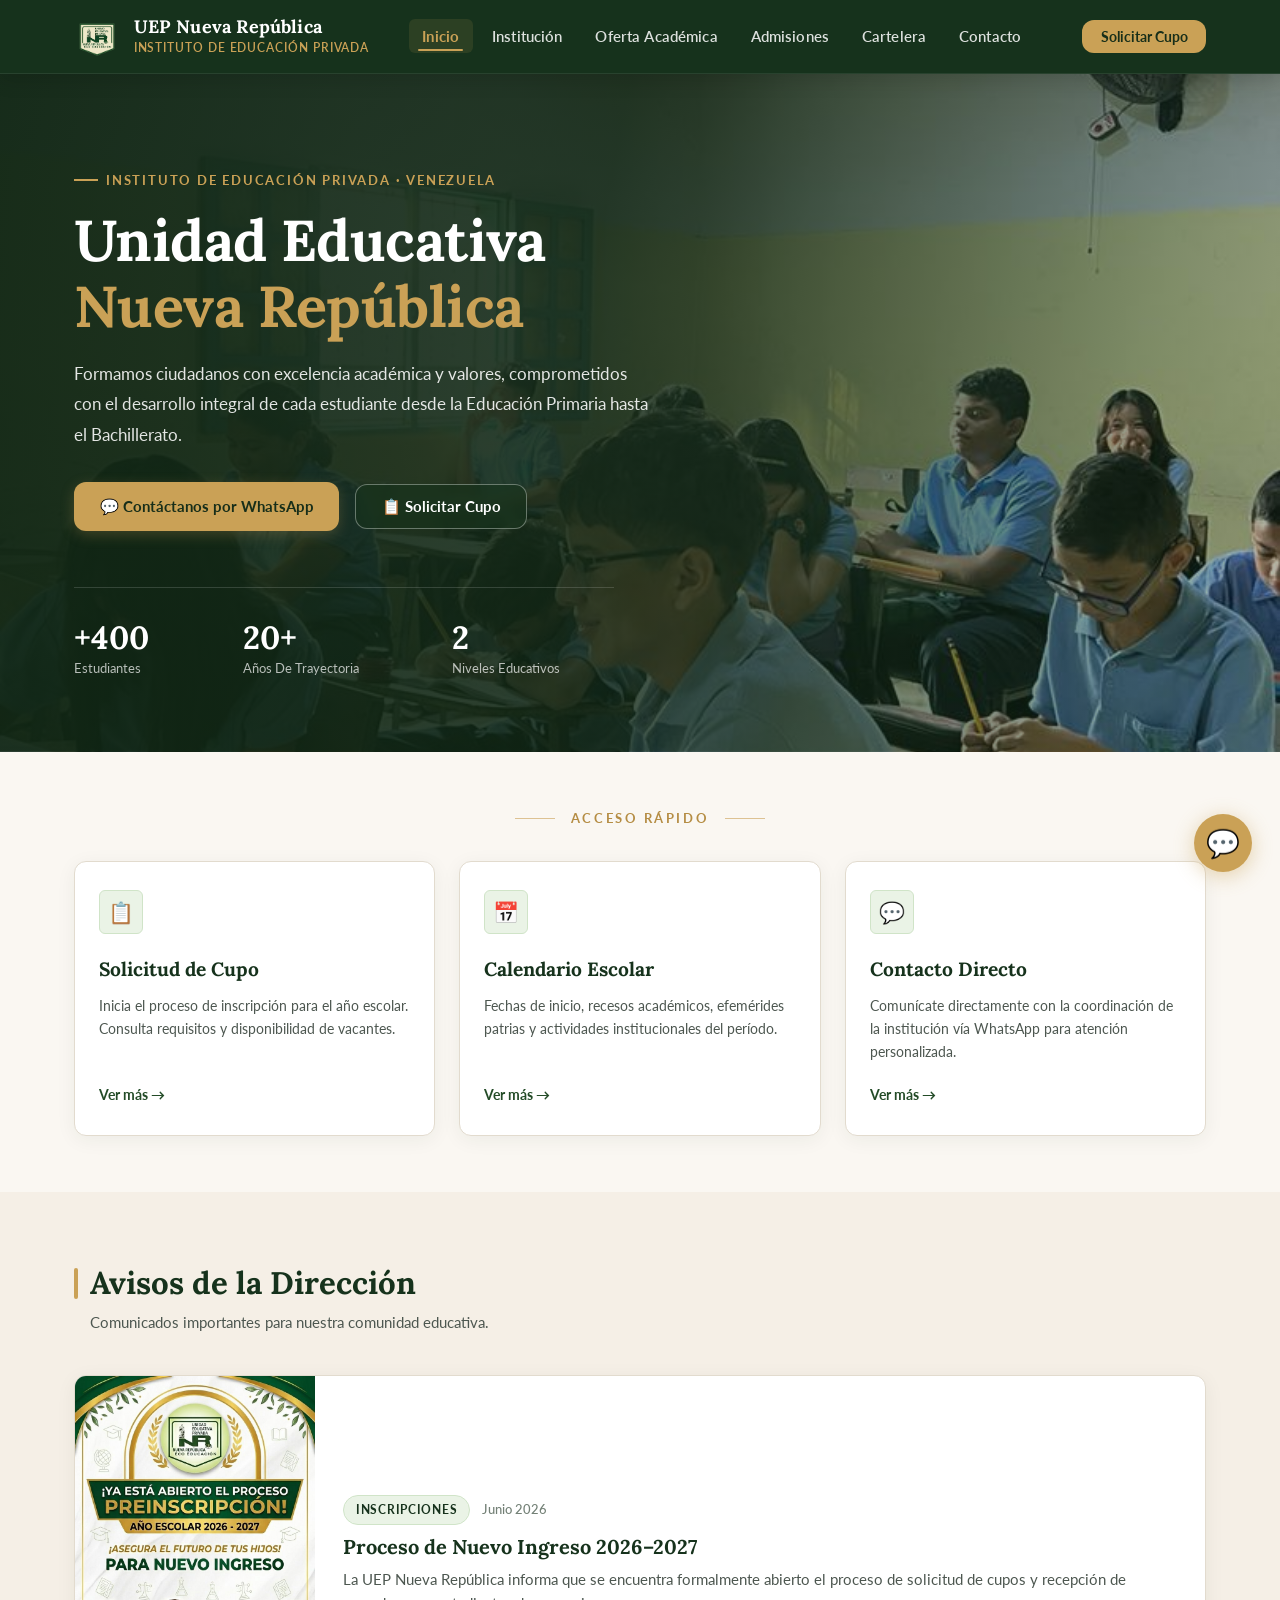
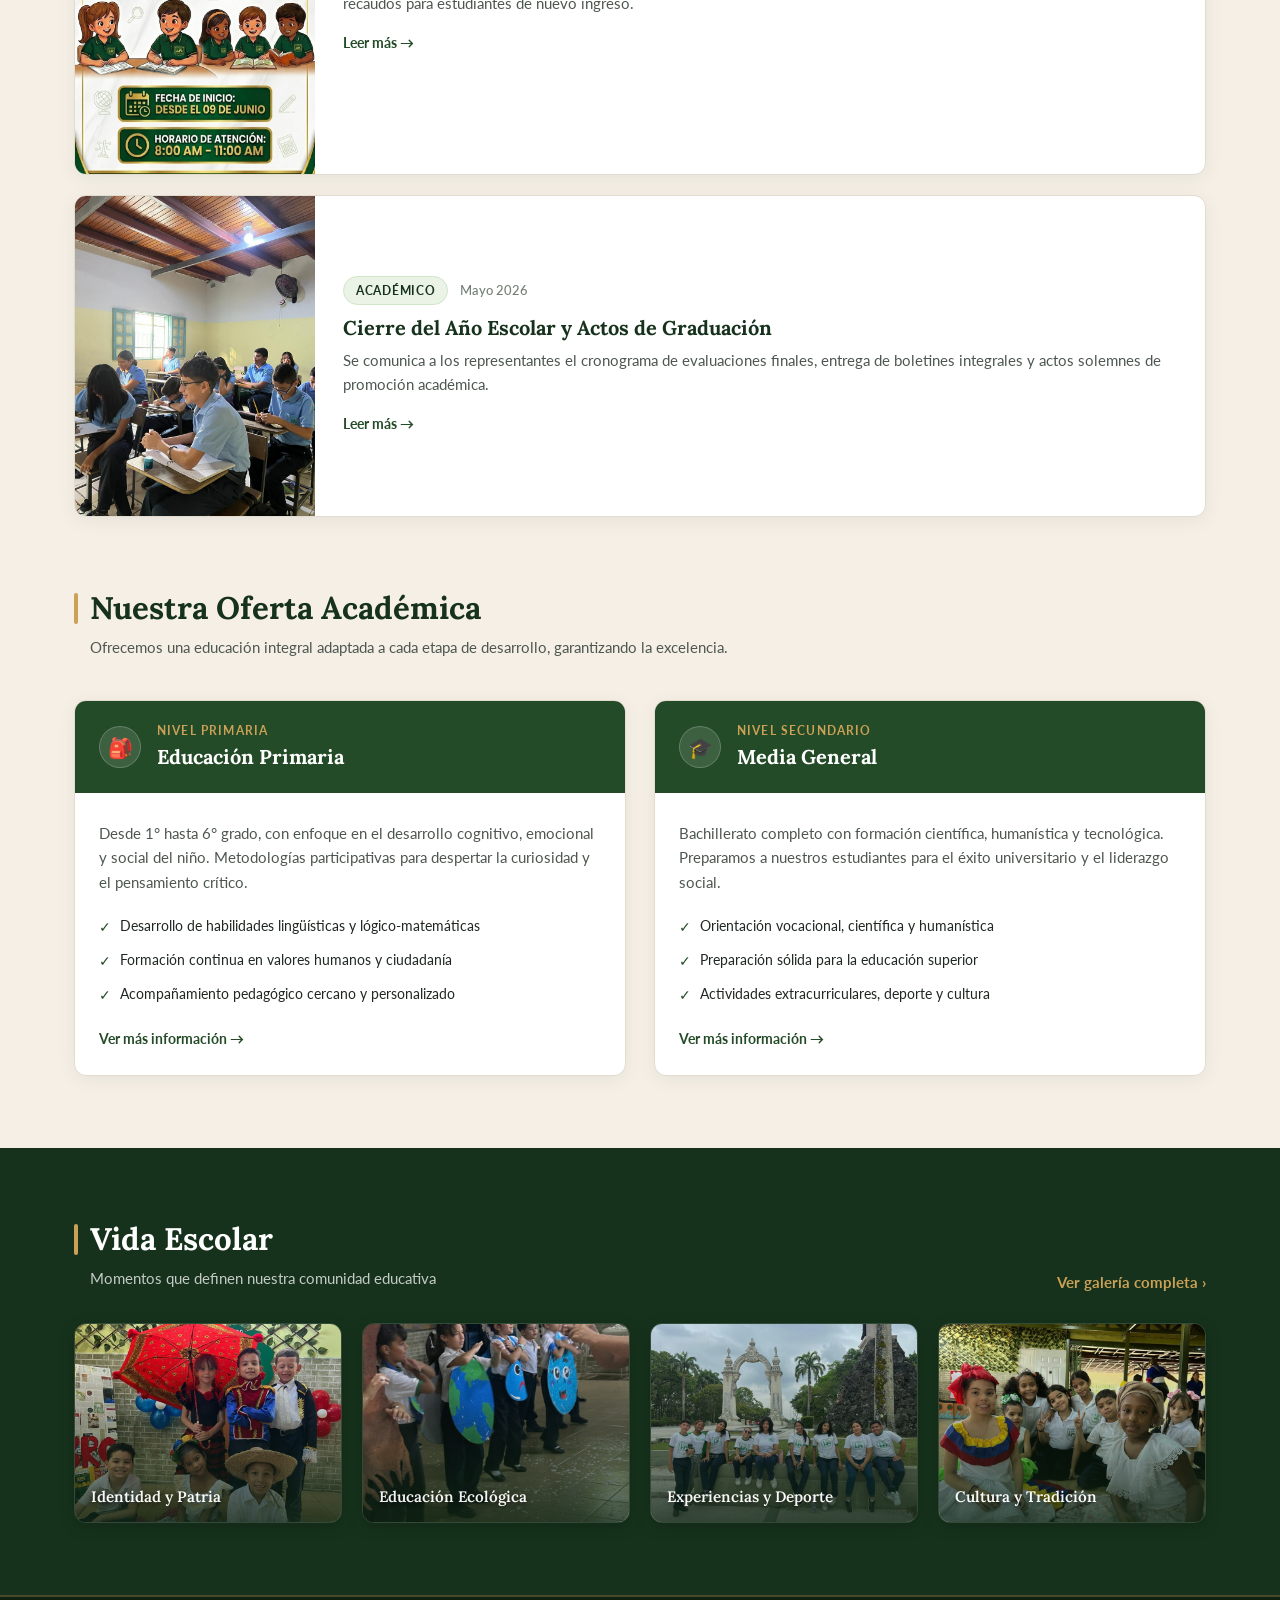
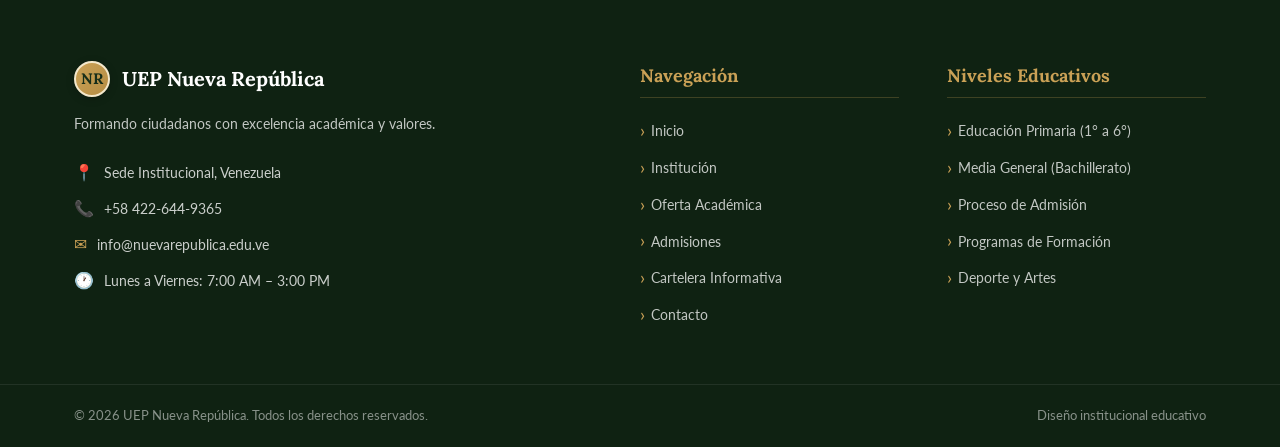
==== index.html @ 636230a1 "feat: integrate Chatbase AI chatbot widget across site pages" ====
<!DOCTYPE html>
<html lang="es">

<head>
  <meta charset="UTF-8">
  <meta name="viewport" content="width=device-width, initial-scale=1.0">
  <meta name="description"
    content="Unidad Educativa Privada Nueva República — Formando ciudadanos con excelencia académica y valores desde la Educación Primaria hasta el Bachillerato.">
  <title>UEP Nueva República — Sitio Web Institucional</title>

  <!-- Tipografías Google Fonts: Lora (serif elegante) + Lato / Inter (sans-serif limpio) -->
  <link rel="preconnect" href="https://fonts.googleapis.com">
  <link rel="preconnect" href="https://fonts.gstatic.com" crossorigin>
  <link
    href="https://fonts.googleapis.com/css2?family=Lato:ital,wght@0,300;0,400;0,700;0,900;1,400&family=Lora:ital,wght@0,500;0,600;0,700;1,400;1,600&display=swap"
    rel="stylesheet">

  <style>
    /* ==========================================================================
       UEP NUEVA REPÚBLICA — SISTEMA DE DISEÑO INSTITUCIONAL RENOVADO
       Paleta: Verde Bosque Profundo + Dorado Ocre + Fondo Crema Cálido + Blanco Puro
       ========================================================================== */

    :root {
      /* Colores Institucionales Principales */
      --verde-bosque-oscuro: #16321c;
      --verde-bosque-profundo: #0f2212;
      --verde-institucional: #234b27;
      --verde-medio: #356b3b;
      --verde-claro: #5c9663;
      --verde-menta: #eaf3e6;
      --verde-menta-borde: #d0e4c8;
      
      /* Dorado / Acentos Ocre */
      --dorado: #caa156;
      --dorado-hover: #b58d44;
      --dorado-claro: #f4e8cb;
      --dorado-suave: #fcf8ee;
      
      /* Fondos y Neutros */
      --fondo-crema: #f5efe6;
      --fondo-crema-alt: #ece5d8;
      --fondo-crema-claro: #faf7f2;
      --blanco: #ffffff;
      
      /* Tipografía y Textos */
      --texto-oscuro: #1f2721;
      --texto-medio: #4d5750;
      --texto-suave: #738076;
      --borde-suave: #e2dbce;
      
      /* Sombras y Radios */
      --radio-sm: 6px;
      --radio-md: 12px;
      --radio-lg: 18px;
      --radio-pill: 50px;
      --sombra-card: 0 4px 20px rgba(22, 50, 28, 0.06);
      --sombra-hover: 0 12px 32px rgba(22, 50, 28, 0.12);
      
      /* Tipografías */
      --fuente-serif: 'Lora', Georgia, 'Times New Roman', serif;
      --fuente-cuerpo: 'Lato', system-ui, -apple-system, sans-serif;
      
      /* Transiciones */
      --transicion: all 0.28s cubic-bezier(0.4, 0, 0.2, 1);
    }

    /* ── Reset & Base ── */
    *, *::before, *::after {
      box-sizing: border-box;
      margin: 0;
      padding: 0;
    }

    html {
      scroll-behavior: smooth;
      font-size: 16px;
    }

    body {
      font-family: var(--fuente-cuerpo);
      font-size: 1rem;
      color: var(--texto-oscuro);
      background-color: var(--fondo-crema-claro);
      line-height: 1.65;
      -webkit-font-smoothing: antialiased;
    }

    img {
      max-width: 100%;
      height: auto;
      display: block;
    }

    a {
      color: inherit;
      text-decoration: none;
      transition: var(--transicion);
    }

    ul, ol {
      list-style: none;
    }

    button {
      font-family: inherit;
      cursor: pointer;
      border: none;
      background: none;
    }

    /* ── Contenedores y Estructura ── */
    .contenedor {
      max-width: 1180px;
      margin: 0 auto;
      padding: 0 1.5rem;
    }

    .seccion {
      padding: 4.5rem 0;
    }

    .seccion-crema {
      background-color: var(--fondo-crema);
    }

    .seccion-blanca {
      background-color: var(--blanco);
    }

    .seccion-verde {
      background-color: var(--verde-bosque-oscuro);
      color: var(--blanco);
    }

    /* ── Encabezados con Barra Dorada Distintiva ── */
    .encabezado-bloque {
      margin-bottom: 2.5rem;
    }

    .titulo-con-barra {
      display: inline-flex;
      align-items: center;
      position: relative;
      padding-left: 1rem;
      font-family: var(--fuente-serif);
      font-size: 1.95rem;
      font-weight: 700;
      color: var(--verde-bosque-oscuro);
      line-height: 1.25;
    }

    .titulo-con-barra::before {
      content: '';
      position: absolute;
      left: 0;
      top: 10%;
      bottom: 10%;
      width: 4px;
      background-color: var(--dorado);
      border-radius: 2px;
    }

    .seccion-verde .titulo-con-barra {
      color: var(--blanco);
    }

    .subtitulo-bloque {
      font-size: 0.95rem;
      color: var(--texto-medio);
      margin-top: 0.45rem;
      padding-left: 1rem;
    }

    .seccion-verde .subtitulo-bloque {
      color: rgba(255, 255, 255, 0.75);
    }

    /* ── Botones del Sistema ── */
    .btn-dorado {
      display: inline-flex;
      align-items: center;
      justify-content: center;
      gap: 0.5rem;
      background-color: var(--dorado);
      color: #172e19;
      font-weight: 700;
      font-size: 0.95rem;
      padding: 0.75rem 1.6rem;
      border-radius: var(--radio-md);
      transition: var(--transicion);
      box-shadow: 0 4px 14px rgba(202, 161, 86, 0.25);
    }

    .btn-dorado:hover {
      background-color: var(--dorado-hover);
      color: #ffffff;
      transform: translateY(-2px);
      box-shadow: 0 6px 20px rgba(202, 161, 86, 0.35);
    }

    .btn-outline-blanco {
      display: inline-flex;
      align-items: center;
      justify-content: center;
      gap: 0.5rem;
      background-color: rgba(22, 50, 28, 0.6);
      color: var(--blanco);
      font-weight: 700;
      font-size: 0.95rem;
      padding: 0.75rem 1.6rem;
      border-radius: var(--radio-md);
      border: 1.5px solid rgba(255, 255, 255, 0.35);
      backdrop-filter: blur(6px);
      transition: var(--transicion);
    }

    .btn-outline-blanco:hover {
      background-color: rgba(255, 255, 255, 0.15);
      border-color: var(--blanco);
      transform: translateY(-2px);
    }

    .btn-primario {
      display: inline-flex;
      align-items: center;
      justify-content: center;
      gap: 0.5rem;
      background-color: var(--verde-institucional);
      color: var(--blanco);
      font-weight: 700;
      font-size: 0.95rem;
      padding: 0.75rem 1.6rem;
      border-radius: var(--radio-md);
      transition: var(--transicion);
      box-shadow: 0 4px 14px rgba(35, 75, 39, 0.2);
    }

    .btn-primario:hover {
      background-color: var(--verde-bosque-oscuro);
      transform: translateY(-2px);
      box-shadow: 0 6px 20px rgba(35, 75, 39, 0.3);
    }

    .btn-secundario {
      display: inline-flex;
      align-items: center;
      justify-content: center;
      gap: 0.5rem;
      background-color: transparent;
      color: var(--verde-institucional);
      font-weight: 700;
      font-size: 0.95rem;
      padding: 0.7rem 1.5rem;
      border-radius: var(--radio-md);
      border: 1.5px solid var(--verde-institucional);
      transition: var(--transicion);
    }

    .btn-secundario:hover {
      background-color: var(--verde-institucional);
      color: var(--blanco);
      transform: translateY(-2px);
    }

    .enlace-flecha {
      display: inline-flex;
      align-items: center;
      gap: 0.35rem;
      font-weight: 700;
      font-size: 0.9rem;
      color: var(--verde-institucional);
      transition: var(--transicion);
    }

    .enlace-flecha:hover {
      color: var(--dorado-hover);
      transform: translateX(4px);
    }

    /* ── Badges y Tags ── */
    .badge-menta {
      display: inline-block;
      font-size: 0.75rem;
      font-weight: 700;
      text-transform: uppercase;
      letter-spacing: 0.06em;
      color: var(--verde-bosque-oscuro);
      background-color: var(--verde-menta);
      border: 1px solid var(--verde-menta-borde);
      padding: 0.25rem 0.75rem;
      border-radius: var(--radio-pill);
    }

    .badge-dorado {
      display: inline-block;
      font-size: 0.75rem;
      font-weight: 700;
      text-transform: uppercase;
      letter-spacing: 0.06em;
      color: #785217;
      background-color: var(--dorado-claro);
      border: 1px solid var(--dorado-borde);
      padding: 0.25rem 0.75rem;
      border-radius: var(--radio-pill);
    }

    /* ==========================================================================
       HEADER Y NAVEGACIÓN
       ========================================================================== */
    .header {
      position: sticky;
      top: 0;
      z-index: 1000;
      background-color: var(--verde-bosque-oscuro);
      border-bottom: 1px solid rgba(255, 255, 255, 0.08);
      box-shadow: 0 4px 20px rgba(0, 0, 0, 0.15);
    }

    .header__inner {
      display: flex;
      align-items: center;
      justify-content: space-between;
      padding: 0.85rem 1.5rem;
      max-width: 1180px;
      margin: 0 auto;
    }

    .header__logo {
      display: flex;
      align-items: center;
      gap: 0.85rem;
      text-decoration: none;
    }

    .header__logo-escudo {
      width: 44px;
      height: 44px;
      background: linear-gradient(135deg, var(--dorado), var(--dorado-hover));
      border-radius: 50%;
      display: flex;
      align-items: center;
      justify-content: center;
      font-family: var(--fuente-serif);
      font-size: 1.15rem;
      font-weight: 700;
      color: #172e19;
      flex-shrink: 0;
      border: 2px solid var(--dorado-claro);
      box-shadow: 0 2px 8px rgba(0, 0, 0, 0.2);
    }

    .header__logo-img {
      height: 46px;
      width: auto;
      object-fit: contain;
    }

    .header__logo-texto {
      display: flex;
      flex-direction: column;
    }

    .header__logo-nombre {
      font-family: var(--fuente-serif);
      font-size: 1.125rem;
      font-weight: 700;
      color: var(--blanco);
      line-height: 1.2;
      letter-spacing: 0.01em;
    }

    .header__logo-sub {
      font-size: 0.72rem;
      color: var(--dorado);
      text-transform: uppercase;
      letter-spacing: 0.08em;
      font-weight: 600;
    }

    .nav__lista {
      display: flex;
      align-items: center;
      gap: 0.35rem;
    }

    .nav__enlace {
      font-family: var(--fuente-cuerpo);
      font-size: 0.92rem;
      font-weight: 600;
      color: rgba(255, 255, 255, 0.85);
      padding: 0.5rem 0.85rem;
      border-radius: var(--radio-sm);
      transition: var(--transicion);
      letter-spacing: 0.01em;
      position: relative;
    }

    .nav__enlace:hover {
      color: var(--blanco);
      background-color: rgba(255, 255, 255, 0.08);
    }

    .nav__enlace.activo {
      color: var(--dorado);
      background-color: rgba(202, 161, 86, 0.12);
      font-weight: 700;
    }

    .nav__enlace.activo::after {
      content: '';
      position: absolute;
      bottom: 2px;
      left: 15%;
      right: 15%;
      height: 2px;
      background-color: var(--dorado);
      border-radius: 2px;
    }

    .header__cta-btn {
      display: inline-flex;
      align-items: center;
      background-color: var(--dorado);
      color: #172e19;
      font-weight: 700;
      font-size: 0.85rem;
      padding: 0.55rem 1.15rem;
      border-radius: var(--radio-md);
      transition: var(--transicion);
      margin-left: 0.5rem;
      white-space: nowrap;
    }

    .header__cta-btn:hover {
      background-color: var(--dorado-hover);
      color: #ffffff;
      transform: translateY(-1px);
    }

    .hamburguesa {
      display: none;
      flex-direction: column;
      gap: 5px;
      cursor: pointer;
      padding: 6px;
      background: none;
      border: none;
    }

    .hamburguesa span {
      display: block;
      width: 24px;
      height: 2px;
      background-color: var(--blanco);
      border-radius: 2px;
      transition: var(--transicion);
    }

    /* ==========================================================================
       HERO / BIENVENIDA
       ========================================================================== */
    .hero {
      position: relative;
      background-color: var(--verde-bosque-oscuro);
      background-image: 
        linear-gradient(100deg, rgba(16, 38, 20, 0.96) 0%, rgba(16, 38, 20, 0.88) 45%, rgba(22, 50, 28, 0.45) 85%, rgba(22, 50, 28, 0.3) 100%),
        url('img/jovenes_aula_01.jpeg');
      background-position: center right;
      background-size: cover;
      background-repeat: no-repeat;
      padding: 5.5rem 0 4.5rem;
      overflow: hidden;
    }

    .hero__contenido {
      position: relative;
      z-index: 2;
      max-width: 680px;
    }

    .hero__pre-etiqueta {
      display: inline-flex;
      align-items: center;
      gap: 0.5rem;
      font-size: 0.8rem;
      font-weight: 700;
      text-transform: uppercase;
      letter-spacing: 0.14em;
      color: var(--dorado);
      margin-bottom: 1rem;
    }

    .hero__pre-etiqueta::before {
      content: '';
      display: inline-block;
      width: 24px;
      height: 2px;
      background-color: var(--dorado);
    }

    .hero__titulo {
      font-family: var(--fuente-serif);
      font-size: clamp(2.3rem, 4.5vw, 3.6rem);
      font-weight: 700;
      color: var(--blanco);
      line-height: 1.15;
      margin-bottom: 1.25rem;
      letter-spacing: -0.01em;
    }

    .hero__titulo span {
      color: var(--dorado);
      display: block;
    }

    .hero__descripcion {
      font-size: 1.08rem;
      color: rgba(255, 255, 255, 0.88);
      line-height: 1.75;
      margin-bottom: 2rem;
      max-width: 580px;
    }

    .hero__acciones {
      display: flex;
      gap: 1rem;
      flex-wrap: wrap;
      align-items: center;
      margin-bottom: 3.5rem;
    }

    .hero__stats {
      display: grid;
      grid-template-columns: repeat(3, auto);
      gap: 2.5rem;
      padding-top: 2rem;
      border-top: 1px solid rgba(255, 255, 255, 0.15);
      max-width: 540px;
    }

    .hero__stat-item {
      display: flex;
      flex-direction: column;
    }

    .hero__stat-numero {
      font-family: var(--fuente-serif);
      font-size: 2rem;
      font-weight: 700;
      color: var(--blanco);
      line-height: 1.1;
    }

    .hero__stat-etiqueta {
      font-size: 0.82rem;
      color: rgba(255, 255, 255, 0.7);
      margin-top: 0.2rem;
      text-transform: capitalize;
    }

    /* ==========================================================================
       SECCIÓN: ACCESO RÁPIDO
       ========================================================================== */
    .acceso-rapido {
      padding: 3.5rem 0;
      background-color: var(--fondo-crema-claro);
    }

    .acceso-rapido__badge-centro {
      text-align: center;
      font-size: 0.8rem;
      font-weight: 700;
      text-transform: uppercase;
      letter-spacing: 0.2em;
      color: var(--dorado-hover);
      margin-bottom: 2rem;
      display: flex;
      align-items: center;
      justify-content: center;
      gap: 1rem;
    }

    .acceso-rapido__badge-centro::before,
    .acceso-rapido__badge-centro::after {
      content: '';
      display: inline-block;
      width: 40px;
      height: 1px;
      background-color: var(--dorado);
      opacity: 0.6;
    }

    .acceso-rapido__grid {
      display: grid;
      grid-template-columns: repeat(3, 1fr);
      gap: 1.5rem;
    }

    .tarjeta-acceso-renovada {
      background-color: var(--blanco);
      border: 1px solid var(--borde-suave);
      border-radius: var(--radio-md);
      padding: 1.75rem 1.5rem;
      transition: var(--transicion);
      display: flex;
      flex-direction: column;
      box-shadow: var(--sombra-card);
      cursor: pointer;
    }

    .tarjeta-acceso-renovada:hover {
      transform: translateY(-4px);
      box-shadow: var(--sombra-hover);
      border-color: var(--dorado);
    }

    .tarjeta-acceso__icono-caja {
      width: 44px;
      height: 44px;
      background-color: var(--verde-menta);
      border: 1px solid var(--verde-menta-borde);
      border-radius: var(--radio-sm);
      display: flex;
      align-items: center;
      justify-content: center;
      font-size: 1.3rem;
      color: var(--verde-institucional);
      margin-bottom: 1.25rem;
    }

    .tarjeta-acceso__titulo {
      font-family: var(--fuente-serif);
      font-size: 1.2rem;
      font-weight: 700;
      color: var(--verde-bosque-oscuro);
      margin-bottom: 0.5rem;
    }

    .tarjeta-acceso__descripcion {
      font-size: 0.9rem;
      color: var(--texto-medio);
      line-height: 1.6;
      margin-bottom: 1.25rem;
      flex: 1;
    }

    /* ==========================================================================
       SECCIÓN: AVISOS DE LA DIRECCIÓN
       ========================================================================== */
    .avisos-grid-horizontal {
      display: flex;
      flex-direction: column;
      gap: 1.25rem;
    }

    .aviso-card-horizontal {
      background-color: var(--blanco);
      border: 1px solid var(--borde-suave);
      border-radius: var(--radio-md);
      overflow: hidden;
      display: grid;
      grid-template-columns: 240px 1fr;
      box-shadow: var(--sombra-card);
      transition: var(--transicion);
    }

    .aviso-card-horizontal:hover {
      transform: translateY(-3px);
      box-shadow: var(--sombra-hover);
      border-color: var(--dorado);
    }

    .aviso-card__img-box {
      height: 100%;
      min-height: 180px;
      overflow: hidden;
    }

    .aviso-card__img-box img {
      width: 100%;
      height: 100%;
      object-fit: cover;
      transition: transform 0.4s ease;
    }

    .aviso-card-horizontal:hover .aviso-card__img-box img {
      transform: scale(1.04);
    }

    .aviso-card__cuerpo {
      padding: 1.5rem 1.75rem;
      display: flex;
      flex-direction: column;
      justify-content: center;
    }

    .aviso-card__meta {
      display: flex;
      align-items: center;
      gap: 0.75rem;
      margin-bottom: 0.6rem;
    }

    .aviso-card__fecha {
      font-size: 0.82rem;
      color: var(--texto-suave);
      font-weight: 500;
    }

    .aviso-card__titulo {
      font-family: var(--fuente-serif);
      font-size: 1.25rem;
      font-weight: 700;
      color: var(--verde-bosque-oscuro);
      margin-bottom: 0.5rem;
      line-height: 1.3;
    }

    .aviso-card__extracto {
      font-size: 0.92rem;
      color: var(--texto-medio);
      line-height: 1.6;
      margin-bottom: 1rem;
    }

    /* ==========================================================================
       SECCIÓN: NUESTRA OFERTA ACADÉMICA
       ========================================================================== */
    .oferta-academica-grid {
      display: grid;
      grid-template-columns: repeat(2, 1fr);
      gap: 1.75rem;
    }

    .tarjeta-oferta-renovada {
      background-color: var(--blanco);
      border: 1px solid var(--borde-suave);
      border-radius: var(--radio-md);
      overflow: hidden;
      box-shadow: var(--sombra-card);
      display: flex;
      flex-direction: column;
      transition: var(--transicion);
    }

    .tarjeta-oferta-renovada:hover {
      transform: translateY(-4px);
      box-shadow: var(--sombra-hover);
      border-color: var(--dorado);
    }

    .tarjeta-oferta__cabecera {
      background-color: var(--verde-institucional);
      padding: 1.25rem 1.5rem;
      display: flex;
      align-items: center;
      gap: 1rem;
    }

    .tarjeta-oferta__icono-circulo {
      width: 42px;
      height: 42px;
      background-color: rgba(255, 255, 255, 0.12);
      border: 1px solid rgba(255, 255, 255, 0.2);
      border-radius: 50%;
      display: flex;
      align-items: center;
      justify-content: center;
      font-size: 1.25rem;
      color: var(--blanco);
      flex-shrink: 0;
    }

    .tarjeta-oferta__titulos {
      display: flex;
      flex-direction: column;
    }

    .tarjeta-oferta__sub {
      font-size: 0.72rem;
      font-weight: 700;
      text-transform: uppercase;
      letter-spacing: 0.1em;
      color: var(--dorado);
    }

    .tarjeta-oferta__nombre {
      font-family: var(--fuente-serif);
      font-size: 1.25rem;
      font-weight: 700;
      color: var(--blanco);
    }

    .tarjeta-oferta__cuerpo {
      padding: 1.75rem 1.5rem;
      flex: 1;
      display: flex;
      flex-direction: column;
    }

    .tarjeta-oferta__desc {
      font-size: 0.92rem;
      color: var(--texto-medio);
      line-height: 1.65;
      margin-bottom: 1.25rem;
    }

    .tarjeta-oferta__lista {
      display: flex;
      flex-direction: column;
      gap: 0.6rem;
      margin-bottom: 1.5rem;
      flex: 1;
    }

    .tarjeta-oferta__item {
      display: flex;
      align-items: flex-start;
      gap: 0.6rem;
      font-size: 0.88rem;
      color: var(--texto-oscuro);
    }

    .tarjeta-oferta__check {
      color: var(--verde-institucional);
      font-weight: 700;
      flex-shrink: 0;
      margin-top: 1px;
    }

    /* ==========================================================================
       SECCIÓN: VIDA ESCOLAR (GALERÍA 4 COLUMNAS)
       ========================================================================== */
    .vida-escolar__cabecera-flex {
      display: flex;
      align-items: flex-end;
      justify-content: space-between;
      margin-bottom: 2rem;
      flex-wrap: wrap;
      gap: 1rem;
    }

    .vida-escolar__enlace-ver-mas {
      color: var(--dorado);
      font-weight: 700;
      font-size: 0.92rem;
      display: inline-flex;
      align-items: center;
      gap: 0.35rem;
      transition: var(--transicion);
    }

    .vida-escolar__enlace-ver-mas:hover {
      color: var(--blanco);
      transform: translateX(4px);
    }

    .galeria-cuatro-cols {
      display: grid;
      grid-template-columns: repeat(4, 1fr);
      gap: 1.25rem;
    }

    .galeria-card {
      position: relative;
      border-radius: var(--radio-md);
      overflow: hidden;
      height: 200px;
      border: 1px solid rgba(255, 255, 255, 0.12);
      box-shadow: 0 4px 16px rgba(0, 0, 0, 0.2);
    }

    .galeria-card img {
      width: 100%;
      height: 100%;
      object-fit: cover;
      transition: transform 0.5s ease;
    }

    .galeria-card:hover img {
      transform: scale(1.08);
    }

    .galeria-card__overlay {
      position: absolute;
      inset: 0;
      background: linear-gradient(to top, rgba(16, 38, 20, 0.85) 0%, rgba(16, 38, 20, 0.2) 60%, transparent 100%);
      display: flex;
      align-items: flex-end;
      padding: 1rem;
      opacity: 0.95;
      transition: opacity 0.3s ease;
    }

    .galeria-card:hover .galeria-card__overlay {
      opacity: 1;
    }

    .galeria-card__texto {
      font-family: var(--fuente-serif);
      font-size: 0.95rem;
      font-weight: 600;
      color: var(--blanco);
      line-height: 1.25;
      text-shadow: 0 2px 4px rgba(0, 0, 0, 0.5);
    }

    /* ==========================================================================
       FOOTER RENOVADO
       ========================================================================== */
    .footer {
      background-color: var(--verde-bosque-profundo);
      color: var(--blanco);
      padding: 4rem 0 0;
      border-top: 2px solid rgba(202, 161, 86, 0.3);
    }

    .footer__grid {
      display: grid;
      grid-template-columns: 2fr 1fr 1fr;
      gap: 3rem;
      padding-bottom: 3.5rem;
    }

    .footer__marca-header {
      display: flex;
      align-items: center;
      gap: 0.75rem;
      margin-bottom: 1rem;
    }

    .footer__marca-nombre {
      font-family: var(--fuente-serif);
      font-size: 1.25rem;
      font-weight: 700;
      color: var(--blanco);
    }

    .footer__marca-slogan {
      font-size: 0.9rem;
      color: rgba(255, 255, 255, 0.75);
      margin-bottom: 1.5rem;
      line-height: 1.55;
    }

    .footer__datos-lista {
      display: flex;
      flex-direction: column;
      gap: 0.6rem;
      font-size: 0.88rem;
      color: rgba(255, 255, 255, 0.78);
    }

    .footer__dato-item {
      display: flex;
      align-items: center;
      gap: 0.6rem;
    }

    .footer__dato-icono {
      color: var(--dorado);
      font-size: 1rem;
      flex-shrink: 0;
    }

    .footer__col-titulo {
      font-family: var(--fuente-serif);
      font-size: 1.125rem;
      font-weight: 700;
      color: var(--dorado);
      margin-bottom: 1.25rem;
      padding-bottom: 0.4rem;
      border-bottom: 1px solid rgba(202, 161, 86, 0.25);
    }

    .footer__enlaces-lista {
      display: flex;
      flex-direction: column;
      gap: 0.65rem;
    }

    .footer__enlace-item {
      font-size: 0.88rem;
      color: rgba(255, 255, 255, 0.75);
      transition: var(--transicion);
      display: inline-flex;
      align-items: center;
      gap: 0.4rem;
    }

    .footer__enlace-item::before {
      content: '›';
      color: var(--dorado);
      font-size: 1.1rem;
      line-height: 1;
    }

    .footer__enlace-item:hover {
      color: var(--dorado);
      transform: translateX(4px);
    }

    .footer__barra-inferior {
      border-top: 1px solid rgba(255, 255, 255, 0.08);
      padding: 1.25rem 0;
      font-size: 0.82rem;
      color: rgba(255, 255, 255, 0.5);
    }

    .footer__barra-inferior .contenedor {
      display: flex;
      justify-content: space-between;
      align-items: center;
      flex-wrap: wrap;
      gap: 0.75rem;
    }

    /* ==========================================================================
       PÁGINAS INTERIOR / PESTAÑAS (INSTITUCIÓN, OFERTA, ADMISIONES, ETC.)
       ========================================================================== */
    .pagina {
      display: none;
    }

    .pagina.visible {
      display: block;
    }

    .encabezado-interior {
      background: linear-gradient(135deg, var(--verde-bosque-oscuro), var(--verde-institucional));
      padding: 3.5rem 0 3rem;
      text-align: center;
      position: relative;
      border-bottom: 3px solid var(--dorado);
    }

    .encabezado-interior__titulo {
      font-family: var(--fuente-serif);
      font-size: 2.4rem;
      font-weight: 700;
      color: var(--blanco);
    }

    .encabezado-interior__subtitulo {
      color: var(--dorado);
      font-size: 1.05rem;
      margin-top: 0.5rem;
      font-weight: 500;
    }

    .migas {
      display: flex;
      justify-content: center;
      gap: 0.5rem;
      margin-top: 0.85rem;
      font-size: 0.88rem;
      color: rgba(255, 255, 255, 0.7);
    }

    .migas a {
      color: var(--blanco);
    }

    .migas a:hover {
      color: var(--dorado);
      text-decoration: underline;
    }

    /* Misión, Visión, Valores */
    .mvv__grid {
      display: grid;
      grid-template-columns: repeat(3, 1fr);
      gap: 1.5rem;
    }

    .mvv-tarjeta {
      background-color: var(--blanco);
      border-radius: var(--radio-md);
      padding: 2rem 1.75rem;
      border: 1px solid var(--borde-suave);
      border-top: 4px solid var(--verde-institucional);
      box-shadow: var(--sombra-card);
      transition: var(--transicion);
    }

    .mvv-tarjeta:hover {
      transform: translateY(-4px);
      box-shadow: var(--sombra-hover);
      border-top-color: var(--dorado);
    }

    .mvv-tarjeta__icono {
      font-size: 2.2rem;
      margin-bottom: 1rem;
      color: var(--verde-institucional);
    }

    .mvv-tarjeta__titulo {
      font-family: var(--fuente-serif);
      font-size: 1.3rem;
      font-weight: 700;
      color: var(--verde-bosque-oscuro);
      margin-bottom: 0.75rem;
    }

    .mvv-tarjeta p {
      font-size: 0.92rem;
      color: var(--texto-medio);
      line-height: 1.7;
    }

    /* Reseña Histórica */
    .historia__contenido {
      display: grid;
      grid-template-columns: 1fr 1fr;
      gap: 2.5rem;
      align-items: center;
    }

    .historia__texto p {
      margin-bottom: 1rem;
      color: var(--texto-medio);
      font-size: 0.95rem;
      line-height: 1.75;
    }

    .historia__img-box {
      border-radius: var(--radio-md);
      overflow: hidden;
      box-shadow: var(--sombra-card);
      border: 2px solid var(--borde-suave);
      height: 320px;
    }

    .historia__img-box img {
      width: 100%;
      height: 100%;
      object-fit: cover;
    }

    /* Equipo Directivo */
    .directivo__grid {
      display: grid;
      grid-template-columns: repeat(3, 1fr);
      gap: 1.5rem;
    }

    .directivo-tarjeta {
      text-align: center;
      padding: 2rem 1.5rem;
      background-color: var(--blanco);
      border-radius: var(--radio-md);
      border: 1px solid var(--borde-suave);
      box-shadow: var(--sombra-card);
      transition: var(--transicion);
    }

    .directivo-tarjeta:hover {
      transform: translateY(-4px);
      box-shadow: var(--sombra-hover);
      border-color: var(--dorado);
    }

    .directivo-tarjeta__avatar {
      width: 80px;
      height: 80px;
      border-radius: 50%;
      background: linear-gradient(135deg, var(--verde-institucional), var(--verde-medio));
      display: flex;
      align-items: center;
      justify-content: center;
      font-family: var(--fuente-serif);
      font-size: 1.6rem;
      font-weight: 700;
      color: var(--blanco);
      margin: 0 auto 1rem;
      border: 3px solid var(--dorado);
    }

    .directivo-tarjeta__nombre {
      font-family: var(--fuente-serif);
      font-size: 1.15rem;
      font-weight: 700;
      color: var(--verde-bosque-oscuro);
    }

    .directivo-tarjeta__cargo {
      font-size: 0.85rem;
      color: var(--dorado-hover);
      font-weight: 700;
      margin-top: 0.25rem;
    }

    /* Marco Legal */
    .legal__grid {
      display: grid;
      grid-template-columns: repeat(3, 1fr);
      gap: 1.25rem;
    }

    .legal__item {
      display: flex;
      align-items: flex-start;
      gap: 1rem;
      padding: 1.5rem;
      background-color: var(--blanco);
      border-radius: var(--radio-md);
      border: 1px solid var(--borde-suave);
      box-shadow: var(--sombra-card);
    }

    .legal__item-icono {
      font-size: 1.75rem;
      flex-shrink: 0;
    }

    .legal__item-titulo {
      font-family: var(--fuente-serif);
      font-weight: 700;
      font-size: 1rem;
      color: var(--verde-bosque-oscuro);
      margin-bottom: 0.35rem;
    }

    .legal__item-texto {
      font-size: 0.85rem;
      color: var(--texto-medio);
      line-height: 1.6;
    }

    /* Plan de estudios materias */
    .plan-estudios__grid {
      display: grid;
      grid-template-columns: repeat(auto-fill, minmax(180px, 1fr));
      gap: 0.75rem;
      margin-top: 1.25rem;
    }

    .materia-chip {
      background-color: var(--blanco);
      border: 1px solid var(--borde-suave);
      border-left: 3px solid var(--verde-institucional);
      border-radius: var(--radio-sm);
      padding: 0.7rem 0.9rem;
      font-size: 0.85rem;
      font-weight: 700;
      color: var(--verde-bosque-oscuro);
      transition: var(--transicion);
    }

    .materia-chip:hover {
      border-left-color: var(--dorado);
      background-color: var(--dorado-suave);
      transform: translateX(2px);
    }

    /* Admisiones */
    .paso {
      display: flex;
      gap: 1rem;
      margin-bottom: 1.25rem;
      align-items: flex-start;
    }

    .paso__numero {
      flex-shrink: 0;
      width: 40px;
      height: 40px;
      border-radius: 50%;
      background-color: var(--verde-institucional);
      color: var(--blanco);
      font-family: var(--fuente-serif);
      font-size: 1.15rem;
      font-weight: 700;
      display: flex;
      align-items: center;
      justify-content: center;
      box-shadow: 0 2px 8px rgba(35, 75, 39, 0.25);
    }

    .paso__contenido-titulo {
      font-family: var(--fuente-serif);
      font-size: 1.05rem;
      font-weight: 700;
      color: var(--verde-bosque-oscuro);
      margin-bottom: 0.2rem;
    }

    .paso__contenido-texto {
      color: var(--texto-medio);
      font-size: 0.88rem;
      line-height: 1.6;
    }

    .formulario-box {
      background-color: var(--blanco);
      border-radius: var(--radio-md);
      padding: 2.25rem;
      border: 1px solid var(--borde-suave);
      box-shadow: var(--sombra-card);
      border-top: 4px solid var(--verde-institucional);
    }

    .campo-grupo {
      display: grid;
      grid-template-columns: 1fr 1fr;
      gap: 1rem;
      margin-bottom: 1rem;
    }

    .campo {
      display: flex;
      flex-direction: column;
      margin-bottom: 1rem;
    }

    .campo label {
      font-size: 0.85rem;
      font-weight: 700;
      color: var(--verde-bosque-oscuro);
      margin-bottom: 0.35rem;
    }

    .campo input,
    .campo select,
    .campo textarea {
      font-family: var(--fuente-cuerpo);
      font-size: 0.92rem;
      color: var(--texto-oscuro);
      background-color: var(--fondo-crema-claro);
      border: 1px solid var(--borde-suave);
      border-radius: var(--radio-sm);
      padding: 0.75rem 1rem;
      transition: var(--transicion);
      outline: none;
    }

    .campo input:focus,
    .campo select:focus,
    .campo textarea:focus {
      border-color: var(--verde-institucional);
      background-color: var(--blanco);
      box-shadow: 0 0 0 3px rgba(35, 75, 39, 0.12);
    }

    .campo textarea {
      resize: vertical;
      min-height: 90px;
    }

    /* Cartelera */
    .cartelera__filtros {
      display: flex;
      gap: 0.5rem;
      flex-wrap: wrap;
      margin-bottom: 2rem;
    }

    .filtro-btn {
      padding: 0.45rem 1.15rem;
      border-radius: var(--radio-pill);
      border: 1.5px solid var(--borde-suave);
      background-color: var(--blanco);
      color: var(--texto-medio);
      font-size: 0.88rem;
      font-weight: 700;
      cursor: pointer;
      transition: var(--transicion);
    }

    .filtro-btn:hover,
    .filtro-btn.activo {
      background-color: var(--verde-institucional);
      border-color: var(--verde-institucional);
      color: var(--blanco);
    }

    .cartelera__grid {
      display: grid;
      grid-template-columns: repeat(2, 1fr);
      gap: 1.5rem;
    }

    .entrada-tarjeta {
      background-color: var(--blanco);
      border: 1px solid var(--borde-suave);
      border-radius: var(--radio-md);
      overflow: hidden;
      box-shadow: var(--sombra-card);
      transition: var(--transicion);
      display: flex;
      flex-direction: column;
    }

    .entrada-tarjeta:hover {
      transform: translateY(-4px);
      box-shadow: var(--sombra-hover);
      border-color: var(--dorado);
    }

    .entrada-tarjeta__imagen {
      height: 180px;
      overflow: hidden;
    }

    .entrada-tarjeta__imagen img {
      width: 100%;
      height: 100%;
      object-fit: cover;
    }

    .entrada-tarjeta__cuerpo {
      padding: 1.5rem;
      flex: 1;
      display: flex;
      flex-direction: column;
    }

    .paginacion {
      display: flex;
      justify-content: center;
      gap: 0.5rem;
      margin-top: 2.5rem;
    }

    .pagina-btn {
      width: 38px;
      height: 38px;
      border-radius: var(--radio-sm);
      border: 1px solid var(--borde-suave);
      background-color: var(--blanco);
      color: var(--verde-bosque-oscuro);
      font-weight: 700;
      cursor: pointer;
      display: flex;
      align-items: center;
      justify-content: center;
      transition: var(--transicion);
    }

    .pagina-btn.activo,
    .pagina-btn:hover {
      background-color: var(--verde-institucional);
      border-color: var(--verde-institucional);
      color: var(--blanco);
    }

    /* Contacto */
    .contacto__grid {
      display: grid;
      grid-template-columns: 1fr 1fr;
      gap: 2.5rem;
    }

    .contacto__info-item {
      display: flex;
      align-items: flex-start;
      gap: 1rem;
      margin-bottom: 1.25rem;
      padding: 1.25rem;
      background-color: var(--blanco);
      border: 1px solid var(--borde-suave);
      border-radius: var(--radio-md);
      box-shadow: var(--sombra-card);
    }

    .contacto__icono {
      font-size: 1.5rem;
      color: var(--verde-institucional);
      flex-shrink: 0;
    }

    .contacto__dato-titulo {
      font-family: var(--fuente-serif);
      font-weight: 700;
      color: var(--verde-bosque-oscuro);
      margin-bottom: 0.2rem;
      font-size: 0.95rem;
    }

    .contacto__dato-valor {
      color: var(--texto-medio);
      font-size: 0.88rem;
    }

    .mapa-box {
      border-radius: var(--radio-md);
      overflow: hidden;
      box-shadow: var(--sombra-card);
      border: 2px solid var(--borde-suave);
      height: 380px;
    }

    .mapa-box iframe {
      width: 100%;
      height: 100%;
      border: 0;
    }

    /* Botón flotante WhatsApp */
    .whatsapp-flotante {
      position: fixed;
      bottom: 28px;
      right: 28px;
      z-index: 999;
      width: 58px;
      height: 58px;
      border-radius: 50%;
      background-color: var(--dorado);
      display: flex;
      align-items: center;
      justify-content: center;
      box-shadow: 0 4px 20px rgba(202, 161, 86, 0.45);
      transition: var(--transicion);
      cursor: pointer;
      animation: pulsar 2.8s ease-in-out infinite;
    }

    .whatsapp-flotante:hover {
      background-color: var(--dorado-hover);
      transform: scale(1.08);
      box-shadow: 0 6px 28px rgba(202, 161, 86, 0.6);
    }

    .whatsapp-flotante__icono {
      font-size: 1.7rem;
      color: #172e19;
    }

    @keyframes pulsar {
      0%, 100% { box-shadow: 0 4px 20px rgba(202, 161, 86, 0.4); }
      50% { box-shadow: 0 4px 30px rgba(202, 161, 86, 0.7); }
    }

    /* ==========================================================================
       RESPONSIVE DESIGN (TABLET Y MÓVIL)
       ========================================================================== */
    @media (max-width: 960px) {
      .acceso-rapido__grid {
        grid-template-columns: 1fr;
      }
      .oferta-academica-grid {
        grid-template-columns: 1fr;
      }
      .galeria-cuatro-cols {
        grid-template-columns: repeat(2, 1fr);
      }
      .footer__grid {
        grid-template-columns: 1fr 1fr;
      }
      .mvv__grid {
        grid-template-columns: 1fr;
      }
      .historia__contenido {
        grid-template-columns: 1fr;
      }
      .directivo__grid {
        grid-template-columns: repeat(2, 1fr);
      }
      .legal__grid {
        grid-template-columns: 1fr;
      }
      .contacto__grid {
        grid-template-columns: 1fr;
      }
      .cartelera__grid {
        grid-template-columns: 1fr;
      }
    }

    @media (max-width: 680px) {
      .hamburguesa {
        display: flex;
      }

      .nav {
        position: absolute;
        top: 100%;
        left: 0;
        right: 0;
        background-color: var(--verde-bosque-oscuro);
        padding: 1rem;
        display: none;
        border-top: 1px solid rgba(255, 255, 255, 0.1);
        box-shadow: 0 8px 24px rgba(0, 0, 0, 0.3);
      }

      .nav.abierto {
        display: block;
      }

      .nav__lista {
        flex-direction: column;
        align-items: stretch;
        gap: 0.4rem;
      }

      .nav__enlace {
        padding: 0.75rem 1rem;
      }

      .header__cta-btn {
        display: none;
      }

      .hero {
        padding: 3.5rem 0 3rem;
      }

      .hero__stats {
        grid-template-columns: 1fr;
        gap: 1.25rem;
      }

      .aviso-card-horizontal {
        grid-template-columns: 1fr;
      }

      .aviso-card__img-box {
        height: 180px;
      }

      .galeria-cuatro-cols {
        grid-template-columns: 1fr;
      }

      .footer__grid {
        grid-template-columns: 1fr;
        gap: 2rem;
      }

      .campo-grupo {
        grid-template-columns: 1fr;
      }

      .directivo__grid {
        grid-template-columns: 1fr;
      }
    }
  </style>
</head>

<body>

  <!-- ======================================================================
       HEADER INSTITUCIONAL STICKY
       ====================================================================== -->
  <header class="header" role="banner">
    <div class="header__inner">

      <!-- Logo Institucional -->
      <a href="#inicio" class="header__logo" data-ir-a="pagina-inicio" aria-label="UEP Nueva República — Inicio">
        <img src="img/logo_nr.png" alt="Logo UEP Nueva República" class="header__logo-img">
        <div class="header__logo-texto">
          <span class="header__logo-nombre">UEP Nueva República</span>
          <span class="header__logo-sub">Instituto de Educación Privada</span>
        </div>
      </a>

      <!-- Botón hamburguesa móvil -->
      <button class="hamburguesa" id="hamburguesa" aria-label="Abrir menú de navegación" aria-expanded="false"
        aria-controls="nav-principal">
        <span></span>
        <span></span>
        <span></span>
      </button>

      <!-- Navegación principal -->
      <nav class="nav" id="nav-principal" role="navigation" aria-label="Menú principal">
        <ul class="nav__lista" role="list">
          <li><a class="nav__enlace activo" data-pagina="pagina-inicio" href="#inicio">Inicio</a></li>
          <li><a class="nav__enlace" data-pagina="pagina-institucion" href="#institucion">Institución</a></li>
          <li><a class="nav__enlace" data-pagina="pagina-oferta" href="#oferta">Oferta Académica</a></li>
          <li><a class="nav__enlace" data-pagina="pagina-admisiones" href="#admisiones">Admisiones</a></li>
          <li><a class="nav__enlace" data-pagina="pagina-cartelera" href="#cartelera">Cartelera</a></li>
          <li><a class="nav__enlace" data-pagina="pagina-contacto" href="#contacto">Contacto</a></li>
        </ul>
      </nav>

      <!-- CTA Botón Header -->
      <button class="header__cta-btn" data-ir-a="pagina-admisiones">
        Solicitar Cupo
      </button>

    </div>
  </header>

  <!-- ======================================================================
       CONTENIDO PRINCIPAL MULTI-PÁGINA
       ====================================================================== -->
  <div id="contenido-principal">

    <!-- ==================================================================
         PÁGINA 1: INICIO (HOME)
         ================================================================== -->
    <main id="pagina-inicio" class="pagina visible" role="main" aria-label="Página de inicio">

      <!-- ── 1. HERO RENOVADO ── -->
      <section class="hero" aria-labelledby="hero-titulo">
        <div class="contenedor">
          <div class="hero__contenido">
            <!-- Pre-título con guión institucional -->
            <span class="hero__pre-etiqueta">Instituto de Educación Privada · Venezuela</span>

            <!-- Título en dos tonos: Blanco y Dorado -->
            <h1 class="hero__titulo" id="hero-titulo">
              Unidad Educativa
              <span>Nueva República</span>
            </h1>

            <!-- Descripción institucional -->
            <p class="hero__descripcion">
              Formamos ciudadanos con excelencia académica y valores, comprometidos con el desarrollo integral de cada estudiante desde la Educación Primaria hasta el Bachillerato.
            </p>

            <!-- Acciones CTA -->
            <div class="hero__acciones">
              <a href="https://wa.me/584226449365" target="_blank" rel="noopener noreferrer" class="btn-dorado"
                aria-label="Contáctanos por WhatsApp">
                💬 Contáctanos por WhatsApp
              </a>
              <button class="btn-outline-blanco" data-ir-a="pagina-admisiones">
                📋 Solicitar Cupo
              </button>
            </div>

            <!-- Indicadores estadísticos -->
            <div class="hero__stats">
              <div class="hero__stat-item">
                <span class="hero__stat-numero">+400</span>
                <span class="hero__stat-etiqueta">Estudiantes</span>
              </div>
              <div class="hero__stat-item">
                <span class="hero__stat-numero">20+</span>
                <span class="hero__stat-etiqueta">Años de trayectoria</span>
              </div>
              <div class="hero__stat-item">
                <span class="hero__stat-numero">2</span>
                <span class="hero__stat-etiqueta">Niveles educativos</span>
              </div>
            </div>
          </div>
        </div>
      </section>

      <!-- ── 2. SECCIÓN: ACCESO RÁPIDO ── -->
      <section class="acceso-rapido" aria-labelledby="acceso-titulo">
        <div class="contenedor">
          <div class="acceso-rapido__badge-centro" id="acceso-titulo">
            Acceso Rápido
          </div>

          <div class="acceso-rapido__grid" role="list">
            <!-- Tarjeta 1: Solicitud de Cupo -->
            <div class="tarjeta-acceso-renovada" data-ir-a="pagina-admisiones" role="listitem">
              <div class="tarjeta-acceso__icono-caja" aria-hidden="true">📋</div>
              <h3 class="tarjeta-acceso__titulo">Solicitud de Cupo</h3>
              <p class="tarjeta-acceso__descripcion">
                Inicia el proceso de inscripción para el año escolar. Consulta requisitos y disponibilidad de vacantes.
              </p>
              <span class="enlace-flecha">Ver más →</span>
            </div>

            <!-- Tarjeta 2: Calendario Escolar -->
            <div class="tarjeta-acceso-renovada" data-ir-a="pagina-cartelera" role="listitem">
              <div class="tarjeta-acceso__icono-caja" aria-hidden="true">📅</div>
              <h3 class="tarjeta-acceso__titulo">Calendario Escolar</h3>
              <p class="tarjeta-acceso__descripcion">
                Fechas de inicio, recesos académicos, efemérides patrias y actividades institucionales del período.
              </p>
              <span class="enlace-flecha">Ver más →</span>
            </div>

            <!-- Tarjeta 3: Contacto Directo -->
            <a class="tarjeta-acceso-renovada" href="https://wa.me/584226449365" target="_blank" rel="noopener noreferrer" role="listitem">
              <div class="tarjeta-acceso__icono-caja" aria-hidden="true">💬</div>
              <h3 class="tarjeta-acceso__titulo">Contacto Directo</h3>
              <p class="tarjeta-acceso__descripcion">
                Comunícate directamente con la coordinación de la institución vía WhatsApp para atención personalizada.
              </p>
              <span class="enlace-flecha">Ver más →</span>
            </a>
          </div>
        </div>
      </section>

      <!-- ── 3. SECCIÓN: AVISOS DE LA DIRECCIÓN ── -->
      <section class="seccion seccion-crema" aria-labelledby="avisos-titulo">
        <div class="contenedor">
          <div class="encabezado-bloque">
            <h2 class="titulo-con-barra" id="avisos-titulo">Avisos de la Dirección</h2>
            <p class="subtitulo-bloque">Comunicados importantes para nuestra comunidad educativa.</p>
          </div>

          <div class="avisos-grid-horizontal" role="list">
            <!-- Aviso 1: Nuevo Ingreso -->
            <article class="aviso-card-horizontal" role="listitem">
              <div class="aviso-card__img-box">
                <img src="img/nuevo_ingreso.jpeg" alt="Proceso de Nuevo Ingreso UEP Nueva República">
              </div>
              <div class="aviso-card__cuerpo">
                <div class="aviso-card__meta">
                  <span class="badge-menta">Inscripciones</span>
                  <span class="aviso-card__fecha">Junio 2026</span>
                </div>
                <h3 class="aviso-card__titulo">Proceso de Nuevo Ingreso 2026–2027</h3>
                <p class="aviso-card__extracto">
                  La UEP Nueva República informa que se encuentra formalmente abierto el proceso de solicitud de cupos y recepción de recaudos para estudiantes de nuevo ingreso.
                </p>
                <a href="aviso-nuevo-ingreso.html" class="enlace-flecha">Leer más →</a>
              </div>
            </article>

            <!-- Aviso 2: Experiencia y Cierre Académico -->
            <article class="aviso-card-horizontal" role="listitem">
              <div class="aviso-card__img-box">
                <img src="img/jovenes_aula_01.jpeg" alt="Estudiantes en el aula de clases UEP Nueva República">
              </div>
              <div class="aviso-card__cuerpo">
                <div class="aviso-card__meta">
                  <span class="badge-menta">Académico</span>
                  <span class="aviso-card__fecha">Mayo 2026</span>
                </div>
                <h3 class="aviso-card__titulo">Cierre del Año Escolar y Actos de Graduación</h3>
                <p class="aviso-card__extracto">
                  Se comunica a los representantes el cronograma de evaluaciones finales, entrega de boletines integrales y actos solemnes de promoción académica.
                </p>
                <a href="articulo-experiencia-estudiantil.html" class="enlace-flecha">Leer más →</a>
              </div>
            </article>
          </div>
        </div>
      </section>

      <!-- ── 4. SECCIÓN: NUESTRA OFERTA ACADÉMICA ── -->
      <section class="seccion seccion-crema" style="padding-top:0;" aria-labelledby="oferta-resumen-titulo">
        <div class="contenedor">
          <div class="encabezado-bloque">
            <h2 class="titulo-con-barra" id="oferta-resumen-titulo">Nuestra Oferta Académica</h2>
            <p class="subtitulo-bloque">Ofrecemos una educación integral adaptada a cada etapa de desarrollo, garantizando la excelencia.</p>
          </div>

          <div class="oferta-academica-grid">
            <!-- Nivel Primaria -->
            <article class="tarjeta-oferta-renovada">
              <div class="tarjeta-oferta__cabecera">
                <div class="tarjeta-oferta__icono-circulo" aria-hidden="true">🎒</div>
                <div class="tarjeta-oferta__titulos">
                  <span class="tarjeta-oferta__sub">Nivel Primaria</span>
                  <h3 class="tarjeta-oferta__nombre">Educación Primaria</h3>
                </div>
              </div>
              <div class="tarjeta-oferta__cuerpo">
                <p class="tarjeta-oferta__desc">
                  Desde 1° hasta 6° grado, con enfoque en el desarrollo cognitivo, emocional y social del niño. Metodologías participativas para despertar la curiosidad y el pensamiento crítico.
                </p>
                <ul class="tarjeta-oferta__lista">
                  <li class="tarjeta-oferta__item">
                    <span class="tarjeta-oferta__check">✓</span>
                    <span>Desarrollo de habilidades lingüísticas y lógico-matemáticas</span>
                  </li>
                  <li class="tarjeta-oferta__item">
                    <span class="tarjeta-oferta__check">✓</span>
                    <span>Formación continua en valores humanos y ciudadanía</span>
                  </li>
                  <li class="tarjeta-oferta__item">
                    <span class="tarjeta-oferta__check">✓</span>
                    <span>Acompañamiento pedagógico cercano y personalizado</span>
                  </li>
                </ul>
                <button class="enlace-flecha" data-ir-a="pagina-oferta">
                  Ver más información →
                </button>
              </div>
            </article>

            <!-- Nivel Media General -->
            <article class="tarjeta-oferta-renovada">
              <div class="tarjeta-oferta__cabecera">
                <div class="tarjeta-oferta__icono-circulo" aria-hidden="true">🎓</div>
                <div class="tarjeta-oferta__titulos">
                  <span class="tarjeta-oferta__sub">Nivel Secundario</span>
                  <h3 class="tarjeta-oferta__nombre">Media General</h3>
                </div>
              </div>
              <div class="tarjeta-oferta__cuerpo">
                <p class="tarjeta-oferta__desc">
                  Bachillerato completo con formación científica, humanística y tecnológica. Preparamos a nuestros estudiantes para el éxito universitario y el liderazgo social.
                </p>
                <ul class="tarjeta-oferta__lista">
                  <li class="tarjeta-oferta__item">
                    <span class="tarjeta-oferta__check">✓</span>
                    <span>Orientación vocacional, científica y humanística</span>
                  </li>
                  <li class="tarjeta-oferta__item">
                    <span class="tarjeta-oferta__check">✓</span>
                    <span>Preparación sólida para la educación superior</span>
                  </li>
                  <li class="tarjeta-oferta__item">
                    <span class="tarjeta-oferta__check">✓</span>
                    <span>Actividades extracurriculares, deporte y cultura</span>
                  </li>
                </ul>
                <button class="enlace-flecha" data-ir-a="pagina-oferta">
                  Ver más información →
                </button>
              </div>
            </article>
          </div>
        </div>
      </section>

      <!-- ── 5. SECCIÓN: VIDA ESCOLAR (FONDO BOSQUE OSCURO) ── -->
      <section class="seccion seccion-verde" aria-labelledby="vida-escolar-titulo">
        <div class="contenedor">
          <div class="vida-escolar__cabecera-flex">
            <div>
              <h2 class="titulo-con-barra" id="vida-escolar-titulo">Vida Escolar</h2>
              <p class="subtitulo-bloque">Momentos que definen nuestra comunidad educativa</p>
            </div>
            <button class="vida-escolar__enlace-ver-mas" data-ir-a="pagina-cartelera">
              Ver galería completa ›
            </button>
          </div>

          <div class="galeria-cuatro-cols">
            <!-- Foto 1: Acto Patriótico -->
            <div class="galeria-card">
              <img src="img/acto_historico_bolivar.jpeg" alt="Estudiantes en dramatización y acto cívico patriótico" loading="lazy">
              <div class="galeria-card__overlay">
                <span class="galeria-card__texto">Identidad y Patria</span>
              </div>
            </div>

            <!-- Foto 2: Conciencia Ambiental -->
            <div class="galeria-card">
              <img src="img/evento_ambiental_01.jpeg" alt="Jornada de educación ambiental y proyectos" loading="lazy">
              <div class="galeria-card__overlay">
                <span class="galeria-card__texto">Educación Ecológica</span>
              </div>
            </div>

            <!-- Foto 3: Deporte y Paseo -->
            <div class="galeria-card">
              <img src="img/paseo_campo_carabobo_01.jpeg" alt="Visita pedagógica y actividades al aire libre" loading="lazy">
              <div class="galeria-card__overlay">
                <span class="galeria-card__texto">Experiencias y Deporte</span>
              </div>
            </div>

            <!-- Foto 4: Cultura y Danza -->
            <div class="galeria-card">
              <img src="img/danzas_culturales_01.jpeg" alt="Presentación de danzas folclóricas y artes" loading="lazy">
              <div class="galeria-card__overlay">
                <span class="galeria-card__texto">Cultura y Tradición</span>
              </div>
            </div>
          </div>
        </div>
      </section>

    </main>


    <!-- ==================================================================
         PÁGINA 2: INSTITUCIÓN (NOSOTROS)
         ================================================================== -->
    <main id="pagina-institucion" class="pagina" role="main" aria-label="Página Institución">

      <div class="encabezado-interior">
        <div class="contenedor">
          <h1 class="encabezado-interior__titulo">Nuestra Institución</h1>
          <p class="encabezado-interior__subtitulo">Historia, identidad pedagógica y liderazgo educativo</p>
          <nav class="migas" aria-label="Ruta de navegación">
            <a data-ir-a="pagina-inicio" href="#inicio">Inicio</a>
            <span aria-hidden="true">›</span>
            <span aria-current="page">Institución</span>
          </nav>
        </div>
      </div>

      <!-- Pilares -->
      <section class="seccion seccion-crema">
        <div class="contenedor">
          <div class="encabezado-bloque">
            <h2 class="titulo-con-barra">Pilares Institucionales</h2>
            <p class="subtitulo-bloque">Principios fundamentales que guían nuestro modelo educativo.</p>
          </div>

          <div class="mvv__grid">
            <article class="mvv-tarjeta">
              <div class="mvv-tarjeta__icono" aria-hidden="true">🎯</div>
              <h3 class="mvv-tarjeta__titulo">Misión</h3>
              <p>
                Formar integralmente a nuestros estudiantes logrando un equilibrio perfecto entre lo pedagógico y lo social, inculcando valores esenciales como el respeto, la libertad y la solidaridad, conectando siempre el aprendizaje con el entorno y la realidad del país.
              </p>
            </article>

            <article class="mvv-tarjeta">
              <div class="mvv-tarjeta__icono" aria-hidden="true">🔭</div>
              <h3 class="mvv-tarjeta__titulo">Visión</h3>
              <p>
                Garantizar una educación de alta calidad fundamentada en valores, consolidando la formación de ciudadanos críticos, creativos y respetuosos, dotándolos de las herramientas necesarias para afrontar con éxito y liderazgo los retos del mañana.
              </p>
            </article>

            <article class="mvv-tarjeta">
              <div class="mvv-tarjeta__icono" aria-hidden="true">⭐</div>
              <h3 class="mvv-tarjeta__titulo">Valores</h3>
              <p>
                <strong>Respeto · Responsabilidad · Honestidad</strong><br>
                <strong>Solidaridad · Patriotismo · Excelencia</strong><br><br>
                Fundamentos éticos que orientan cada interacción pedagógica y formativa en nuestro plantel.
              </p>
            </article>
          </div>
        </div>
      </section>

      <!-- Reseña Histórica -->
      <section class="seccion seccion-blanca">
        <div class="contenedor">
          <div class="encabezado-bloque">
            <h2 class="titulo-con-barra">Nuestra Historia</h2>
            <p class="subtitulo-bloque">Más de dos décadas dedicadas a la formación de excelencia.</p>
          </div>

          <div class="historia__contenido">
            <div class="historia__texto">
              <p>
                La Unidad Educativa Privada Nueva República nació con el firme propósito de ofrecer a las familias venezolanas una propuesta educativa rigurosa, humana y contextualizada en los más altos valores ciudadanos.
              </p>
              <p>
                A lo largo de nuestros años de trayectoria ininterrumpida, hemos formado promociones de egresados que hoy destacan en diversas ramas científicas, humanísticas y profesionales a nivel nacional e internacional.
              </p>
              <p>
                Contamos con una infraestructura armónica y un cuerpo docente altamente capacitado que acompaña de forma cercana el desarrollo integral de cada niño y joven.
              </p>
            </div>
            <div class="historia__img-box">
              <img src="img/acto_historico_bolivar.jpeg" alt="Acto histórico institucional en UEP Nueva República">
            </div>
          </div>
        </div>
      </section>

      <!-- Equipo Directivo -->
      <section class="seccion seccion-crema">
        <div class="contenedor">
          <div class="encabezado-bloque">
            <h2 class="titulo-con-barra">Equipo Directivo</h2>
            <p class="subtitulo-bloque">Profesionales comprometidos con el liderazgo y la gestión académica.</p>
          </div>

          <div class="directivo__grid">
            <article class="directivo-tarjeta">
              <div class="directivo-tarjeta__avatar">JT</div>
              <h3 class="directivo-tarjeta__nombre">Prof. Julio Téllez</h3>
              <p class="directivo-tarjeta__cargo">Director General</p>
            </article>

            <article class="directivo-tarjeta">
              <div class="directivo-tarjeta__avatar">ND</div>
              <h3 class="directivo-tarjeta__nombre">Prof. Ninoska Díaz</h3>
              <p class="directivo-tarjeta__cargo">Coordinadora Académica</p>
            </article>

            <article class="directivo-tarjeta">
              <div class="directivo-tarjeta__avatar">MG</div>
              <h3 class="directivo-tarjeta__nombre">Prof. Mirtha Goncalves</h3>
              <p class="directivo-tarjeta__cargo">Coordinadora de Evaluación</p>
            </article>
          </div>
        </div>
      </section>

      <!-- Marco Legal -->
      <section class="seccion seccion-blanca">
        <div class="contenedor">
          <div class="encabezado-bloque">
            <h2 class="titulo-con-barra">Marco Legal y Normativa</h2>
            <p class="subtitulo-bloque">Cumplimiento irrestricto de las regulaciones educativas venezolanas.</p>
          </div>

          <div class="legal__grid">
            <div class="legal__item">
              <span class="legal__item-icono" aria-hidden="true">⚖️</span>
              <div>
                <p class="legal__item-titulo">LOPNNA</p>
                <p class="legal__item-texto">
                  Garantía plena de los derechos y deberes de niños, niñas y adolescentes en el entorno escolar.
                </p>
              </div>
            </div>

            <div class="legal__item">
              <span class="legal__item-icono" aria-hidden="true">📜</span>
              <div>
                <p class="legal__item-titulo">Lineamientos MPPE</p>
                <p class="legal__item-texto">
                  Adherencia total al diseño curricular nacional y directrices del Ministerio de Educación.
                </p>
              </div>
            </div>

            <div class="legal__item">
              <span class="legal__item-icono" aria-hidden="true">📋</span>
              <div>
                <p class="legal__item-titulo">Reglamento Interno</p>
                <p class="legal__item-texto">
                  Normas de convivencia armónica, disciplina positiva y corresponsabilidad escolar.
                </p>
              </div>
            </div>
          </div>
        </div>
      </section>

    </main>


    <!-- ==================================================================
         PÁGINA 3: OFERTA ACADÉMICA
         ================================================================== -->
    <main id="pagina-oferta" class="pagina" role="main" aria-label="Oferta Académica">

      <div class="encabezado-interior">
        <div class="contenedor">
          <h1 class="encabezado-interior__titulo">Oferta Académica</h1>
          <p class="encabezado-interior__subtitulo">Formación integral desde 1° Grado de Primaria hasta el Bachillerato</p>
          <nav class="migas" aria-label="Ruta de navegación">
            <a data-ir-a="pagina-inicio" href="#inicio">Inicio</a>
            <span aria-hidden="true">›</span>
            <span aria-current="page">Oferta Académica</span>
          </nav>
        </div>
      </div>

      <!-- Detalle Primaria -->
      <section class="seccion seccion-crema">
        <div class="contenedor">
          <div class="encabezado-bloque">
            <span class="badge-menta" style="margin-bottom:0.5rem;">Nivel Primaria</span>
            <h2 class="titulo-con-barra">Educación Primaria (1° a 6° Grado)</h2>
            <p class="subtitulo-bloque">Bases sólidas para el desarrollo del pensamiento crítico y la creatividad.</p>
          </div>

          <div class="historia__contenido">
            <div class="historia__texto">
              <p>
                En el nivel de Educación Primaria fomentamos el amor por el aprendizaje mediante proyectos interactivos, lectura comprensiva, razonamiento lógico-matemático y expresión artística.
              </p>
              <p>
                Nuestros maestros brindan una atención individualizada, promoviendo hábitos de estudio, autonomía y empatía en cada etapa escolar.
              </p>
              <h3 style="font-family:var(--fuente-serif); color:var(--verde-bosque-oscuro); margin: 1.5rem 0 0.5rem; font-size:1.15rem;">
                Áreas de Aprendizaje:
              </h3>
              <div class="plan-estudios__grid">
                <div class="materia-chip">📖 Lengua y Comunicación</div>
                <div class="materia-chip">🔢 Matemática Aplicada</div>
                <div class="materia-chip">🌿 Ciencias Naturales</div>
                <div class="materia-chip">🗺️ Ciencias Sociales</div>
                <div class="materia-chip">🎨 Artes y Expresión</div>
                <div class="materia-chip">⚽ Educación Física</div>
                <div class="materia-chip">💻 Informática Básica</div>
                <div class="materia-chip">🌐 Inglés Inicial</div>
              </div>
            </div>
            <div class="historia__img-box">
              <img src="img/jovenes_aula_01.jpeg" alt="Alumnos en clase de Educación Primaria">
            </div>
          </div>
        </div>
      </section>

      <!-- Detalle Media General -->
      <section class="seccion seccion-blanca">
        <div class="contenedor">
          <div class="encabezado-bloque">
            <span class="badge-dorado" style="margin-bottom:0.5rem;">Nivel Secundario</span>
            <h2 class="titulo-con-barra">Media General (Bachillerato)</h2>
            <p class="subtitulo-bloque">Rigor científico, humanístico y preparación para los estudios superiores.</p>
          </div>

          <div class="historia__contenido">
            <div class="historia__texto">
              <p>
                El ciclo de Media General capacita a los jóvenes en el método científico, la oratoria, la investigación documental y el dominio de tecnologías para desenvolverse con éxito en el ámbito universitario.
              </p>
              <p>
                Complementamos la formación con proyectos de servicio comunitario y actividades que fortalecen la identidad patria y la conciencia ecológica.
              </p>
              <h3 style="font-family:var(--fuente-serif); color:var(--verde-bosque-oscuro); margin: 1.5rem 0 0.5rem; font-size:1.15rem;">
                Asignaturas del Plan de Estudio:
              </h3>
              <div class="plan-estudios__grid">
                <div class="materia-chip">📚 Castellano y Literatura</div>
                <div class="materia-chip">🔢 Matemáticas</div>
                <div class="materia-chip">⚗️ Química</div>
                <div class="materia-chip">🔬 Biología</div>
                <div class="materia-chip">⚙️ Física</div>
                <div class="materia-chip">🌍 Geografía e Historia</div>
                <div class="materia-chip">🇬🇧 Inglés Avanzado</div>
                <div class="materia-chip">💻 Tecnologías de Información</div>
              </div>
            </div>
            <div class="historia__img-box">
              <img src="img/jovenes_aula_02.jpeg" alt="Estudiantes de Bachillerato en el aula">
            </div>
          </div>
        </div>
      </section>

    </main>


    <!-- ==================================================================
         PÁGINA 4: ADMISIONES E INSCRIPCIONES
         ================================================================== -->
    <main id="pagina-admisiones" class="pagina" role="main" aria-label="Admisiones e Inscripciones">

      <div class="encabezado-interior">
        <div class="contenedor">
          <h1 class="encabezado-interior__titulo">Admisiones e Inscripciones</h1>
          <p class="encabezado-interior__subtitulo">Proceso de nuevo ingreso y asignación de cupos 2026–2027</p>
          <nav class="migas" aria-label="Ruta de navegación">
            <a data-ir-a="pagina-inicio" href="#inicio">Inicio</a>
            <span aria-hidden="true">›</span>
            <span aria-current="page">Admisiones</span>
          </nav>
        </div>
      </div>

      <section class="seccion seccion-crema">
        <div class="contenedor">
          <div style="display:grid; grid-template-columns: 1.1fr 0.9fr; gap: 2.5rem; align-items:start;">

            <!-- Pasos y requisitos -->
            <div>
              <div class="encabezado-bloque">
                <h2 class="titulo-con-barra">Pasos para la Inscripción</h2>
                <p class="subtitulo-bloque">Guía para formalizar el ingreso de su representado.</p>
              </div>

              <div class="paso">
                <div class="paso__numero">1</div>
                <div>
                  <p class="paso__contenido-titulo">Consulta de Disponibilidad</p>
                  <p class="paso__contenido-texto">
                    Verificar vacantes disponibles en el grado o año requerido mediante el formulario o vía WhatsApp.
                  </p>
                </div>
              </div>

              <div class="paso">
                <div class="paso__numero">2</div>
                <div>
                  <p class="paso__contenido-titulo">Consignación de Documentos</p>
                  <p class="paso__contenido-texto">
                    Presentar la documentación en la secretaría del colegio en horario matutino.
                  </p>
                </div>
              </div>

              <div class="paso">
                <div class="paso__numero">3</div>
                <div>
                  <p class="paso__contenido-titulo">Entrevista y Evaluación</p>
                  <p class="paso__contenido-texto">
                    Reunión de conocimiento entre el equipo pedagógico, el estudiante y sus representantes.
                  </p>
                </div>
              </div>

              <div class="paso">
                <div class="paso__numero">4</div>
                <div>
                  <p class="paso__contenido-titulo">Formalización de Matrícula</p>
                  <p class="paso__contenido-texto">
                    Firma del acta de compromiso y cancelación de los aranceles correspondientes.
                  </p>
                </div>
              </div>

              <!-- Recaudos -->
              <div style="margin-top:2rem; padding:1.5rem; background:var(--blanco); border:1px solid var(--borde-suave); border-radius:var(--radio-md); border-left:4px solid var(--dorado);">
                <h3 style="font-family:var(--fuente-serif); color:var(--verde-bosque-oscuro); margin-bottom:0.75rem; font-size:1.1rem;">
                  📎 Recaudos Principales
                </h3>
                <ul style="font-size:0.88rem; color:var(--texto-medio); line-height:1.7;">
                  <li>• Copia de C.I. del representante y del estudiante (si aplica)</li>
                  <li>• Partida de nacimiento original y copia</li>
                  <li>• Notas certificadas y constancia de buena conducta del plantel de origen</li>
                  <li>• 2 fotografías tipo carnet recientes</li>
                  <li>• Tarjeta de vacunación (Nivel Primaria)</li>
                </ul>
              </div>
            </div>

            <!-- Formulario -->
            <div class="formulario-box">
              <h2 style="font-family:var(--fuente-serif); font-size:1.35rem; color:var(--verde-bosque-oscuro); margin-bottom:0.5rem; font-weight:700;">
                📝 Solicitud de Cupo en Línea
              </h2>
              <p style="font-size:0.88rem; color:var(--texto-medio); margin-bottom:1.5rem;">
                Complete los datos y nos comunicaremos con usted a la mayor brevedad.
              </p>

              <form id="formulario-cupo" novalidate>
                <div class="campo">
                  <label for="nombre-rep">Nombre del Representante *</label>
                  <input type="text" id="nombre-rep" required placeholder="Ej: María González">
                </div>

                <div class="campo-grupo">
                  <div class="campo" style="margin-bottom:0;">
                    <label for="tel-rep">Teléfono / WhatsApp *</label>
                    <input type="tel" id="tel-rep" required placeholder="Ej: 0412-0000000">
                  </div>
                  <div class="campo" style="margin-bottom:0;">
                    <label for="correo-rep">Correo Electrónico</label>
                    <input type="email" id="correo-rep" placeholder="correo@ejemplo.com">
                  </div>
                </div>

                <div class="campo">
                  <label for="nombre-est">Nombre del Aspirante *</label>
                  <input type="text" id="nombre-est" required placeholder="Ej: Carlos Pérez González">
                </div>

                <div class="campo">
                  <label for="grado-aspira">Grado o Año al que Aspira *</label>
                  <select id="grado-aspira" required>
                    <option value="" disabled selected>— Seleccione el nivel —</option>
                    <optgroup label="Educación Primaria">
                      <option value="1-primaria">1° Grado Primaria</option>
                      <option value="2-primaria">2° Grado Primaria</option>
                      <option value="3-primaria">3° Grado Primaria</option>
                      <option value="4-primaria">4° Grado Primaria</option>
                      <option value="5-primaria">5° Grado Primaria</option>
                      <option value="6-primaria">6° Grado Primaria</option>
                    </optgroup>
                    <optgroup label="Media General (Bachillerato)">
                      <option value="1-media">1° Año Bachillerato</option>
                      <option value="2-media">2° Año Bachillerato</option>
                      <option value="3-media">3° Año Bachillerato</option>
                      <option value="4-media">4° Año Bachillerato</option>
                      <option value="5-media">5° Año Bachillerato</option>
                    </optgroup>
                  </select>
                </div>

                <div class="campo">
                  <label for="mensaje-extra">Mensaje o Consulta Adicional</label>
                  <textarea id="mensaje-extra" placeholder="Detalles de interés..."></textarea>
                </div>

                <button type="submit" class="btn-dorado" style="width:100%;">
                  Enviar Solicitud de Cupo
                </button>

                <div id="mensaje-exito" style="display:none; margin-top:1rem; padding:0.85rem; background:#d4edda; color:#155724; border-radius:var(--radio-sm); font-size:0.88rem; border-left:4px solid #28a745;">
                  ✅ <strong>¡Solicitud recibida con éxito!</strong> Nos pondremos en contacto vía WhatsApp o telefónica.
                </div>
              </form>
            </div>

          </div>
        </div>
      </section>

    </main>


    <!-- ==================================================================
         PÁGINA 5: CARTELERA INFORMATIVA
         ================================================================== -->
    <main id="pagina-cartelera" class="pagina" role="main" aria-label="Cartelera Informativa">

      <div class="encabezado-interior">
        <div class="contenedor">
          <h1 class="encabezado-interior__titulo">Cartelera Informativa</h1>
          <p class="encabezado-interior__subtitulo">Circulares, eventos, visitas pedagógicas y comunicados</p>
          <nav class="migas" aria-label="Ruta de navegación">
            <a data-ir-a="pagina-inicio" href="#inicio">Inicio</a>
            <span aria-hidden="true">›</span>
            <span aria-current="page">Cartelera</span>
          </nav>
        </div>
      </div>

      <section class="seccion seccion-crema">
        <div class="contenedor">
          <div class="encabezado-bloque">
            <h2 class="titulo-con-barra">Publicaciones Recientes</h2>
            <p class="subtitulo-bloque">Mantente informado sobre las actividades de nuestra comunidad.</p>
          </div>

          <div class="cartelera__filtros" role="group" aria-label="Filtros">
            <button class="filtro-btn activo" data-categoria="todas">📋 Todas</button>
            <button class="filtro-btn" data-categoria="eventos">🎉 Eventos y Salidas</button>
            <button class="filtro-btn" data-categoria="academico">📚 Vida Académica</button>
          </div>

          <div class="cartelera__grid">
            <!-- Artículo 1 -->
            <article class="entrada-tarjeta" data-categoria="eventos">
              <div class="entrada-tarjeta__imagen">
                <img src="img/paseo_campo_carabobo_01.jpeg" alt="Visita al Campo de Carabobo" loading="lazy">
              </div>
              <div class="entrada-tarjeta__cuerpo">
                <span class="badge-menta" style="align-self:flex-start; margin-bottom:0.6rem;">Salida Pedagógica</span>
                <h3 style="font-family:var(--fuente-serif); font-size:1.15rem; color:var(--verde-bosque-oscuro); margin-bottom:0.5rem; font-weight:700;">
                  Visita educativa al Campo de Carabobo
                </h3>
                <p style="font-size:0.88rem; color:var(--texto-medio); line-height:1.6; margin-bottom:1rem; flex:1;">
                  Estudiantes de Media General vivieron una experiencia histórica en el monumento nacional donde se selló la independencia venezolana.
                </p>
                <a href="articulo-campo-carabobo.html" class="enlace-flecha">Leer artículo completo →</a>
              </div>
            </article>

            <!-- Artículo 2 -->
            <article class="entrada-tarjeta" data-categoria="academico">
              <div class="entrada-tarjeta__imagen">
                <img src="img/jovenes_aula_02.jpeg" alt="Estudiantes en el aula de clases" loading="lazy">
              </div>
              <div class="entrada-tarjeta__cuerpo">
                <span class="badge-dorado" style="align-self:flex-start; margin-bottom:0.6rem;">Vida Estudiantil</span>
                <h3 style="font-family:var(--fuente-serif); font-size:1.15rem; color:var(--verde-bosque-oscuro); margin-bottom:0.5rem; font-weight:700;">
                  Aprender y crecer dentro de nuestras aulas
                </h3>
                <p style="font-size:0.88rem; color:var(--texto-medio); line-height:1.6; margin-bottom:1rem; flex:1;">
                  El espacio de clase como núcleo de descubrimiento de talentos, formación del carácter y proyectos de desarrollo personal.
                </p>
                <a href="articulo-experiencia-estudiantil.html" class="enlace-flecha">Leer artículo completo →</a>
              </div>
            </article>
          </div>

          <nav class="paginacion" aria-label="Paginación">
            <button class="pagina-btn activo">1</button>
            <button class="pagina-btn">2</button>
            <button class="pagina-btn">›</button>
          </nav>
        </div>
      </section>

    </main>


    <!-- ==================================================================
         PÁGINA 6: CONTACTO
         ================================================================== -->
    <main id="pagina-contacto" class="pagina" role="main" aria-label="Página de Contacto">

      <div class="encabezado-interior">
        <div class="contenedor">
          <h1 class="encabezado-interior__titulo">Contacto</h1>
          <p class="encabezado-interior__subtitulo">Canales oficiales de comunicación y atención a representantes</p>
          <nav class="migas" aria-label="Ruta de navegación">
            <a data-ir-a="pagina-inicio" href="#inicio">Inicio</a>
            <span aria-hidden="true">›</span>
            <span aria-current="page">Contacto</span>
          </nav>
        </div>
      </div>

      <section class="seccion seccion-crema">
        <div class="contenedor">
          <div class="contacto__grid">

            <!-- Información -->
            <div>
              <div class="encabezado-bloque">
                <h2 class="titulo-con-barra">Atención al Representante</h2>
                <p class="subtitulo-bloque">Estamos listos para atender sus requerimientos e inquietudes.</p>
              </div>

              <div class="contacto__info-item">
                <span class="contacto__icono" aria-hidden="true">📞</span>
                <div>
                  <p class="contacto__dato-titulo">Teléfono Institucional</p>
                  <p class="contacto__dato-valor" style="font-size:1.15rem; font-weight:700; color:var(--verde-institucional);">
                    +58 422-644-9365
                  </p>
                  <a href="https://wa.me/584226449365" target="_blank" rel="noopener noreferrer" class="btn-dorado" style="margin-top:0.75rem; font-size:0.85rem; padding:0.5rem 1rem;">
                    💬 Chatear por WhatsApp
                  </a>
                </div>
              </div>

              <div class="contacto__info-item">
                <span class="contacto__icono" aria-hidden="true">📍</span>
                <div>
                  <p class="contacto__dato-titulo">Ubicación del Plantel</p>
                  <p class="contacto__dato-valor">
                    Sede Institucional UEP Nueva República, Venezuela
                  </p>
                </div>
              </div>

              <div class="contacto__info-item">
                <span class="contacto__icono" aria-hidden="true">✉️</span>
                <div>
                  <p class="contacto__dato-titulo">Correo Electrónico</p>
                  <p class="contacto__dato-valor">
                    info@nuevarepublica.edu.ve
                  </p>
                </div>
              </div>

              <div class="contacto__info-item">
                <span class="contacto__icono" aria-hidden="true">🕐</span>
                <div>
                  <p class="contacto__dato-titulo">Horario de Atención</p>
                  <p class="contacto__dato-valor">
                    Lunes a Viernes: 7:00 AM – 3:00 PM<br>
                    Secretaría: 8:00 AM – 12:00 M
                  </p>
                </div>
              </div>
            </div>

            <!-- Mapa Google Maps -->
            <div>
              <div class="encabezado-bloque">
                <h2 class="titulo-con-barra">Mapa de Ubicación</h2>
                <p class="subtitulo-bloque">Acceso fácil y seguro a nuestras instalaciones.</p>
              </div>

              <div class="mapa-box">
                <iframe
                  src="https://www.google.com/maps/embed?pb=!1m17!1m12!1m3!1d981.6806510161366!2d-67.57420707152674!3d10.203167319263498!2m3!1f0!2f0!3f0!3m2!1i1024!2i768!4f13.1!3m2!1m1!2zMTDCsDEyJzExLjQiTiA2N8KwMzQnMjQuOCJX!5e0!3m2!1ses!2sve!4v1782867899981!5m2!1ses!2sve"
                  allowfullscreen="" loading="lazy" referrerpolicy="strict-origin-when-cross-origin" title="Ubicación UEP Nueva República"></iframe>
              </div>
            </div>

          </div>
        </div>
      </section>

    </main>

  </div><!-- /contenido-principal -->


  <!-- ======================================================================
       FOOTER INSTITUCIONAL
       ====================================================================== -->
  <footer class="footer" role="contentinfo">
    <div class="contenedor">
      <div class="footer__grid">

        <!-- Columna 1: Marca y Contacto -->
        <div>
          <div class="footer__marca-header">
            <div class="header__logo-escudo" style="width:36px; height:36px; font-size:0.95rem;">NR</div>
            <span class="footer__marca-nombre">UEP Nueva República</span>
          </div>
          <p class="footer__marca-slogan">
            Formando ciudadanos con excelencia académica y valores.
          </p>
          <div class="footer__datos-lista">
            <div class="footer__dato-item">
              <span class="footer__dato-icono">📍</span>
              <span>Sede Institucional, Venezuela</span>
            </div>
            <div class="footer__dato-item">
              <span class="footer__dato-icono">📞</span>
              <span>+58 422-644-9365</span>
            </div>
            <div class="footer__dato-item">
              <span class="footer__dato-icono">✉️</span>
              <span>info@nuevarepublica.edu.ve</span>
            </div>
            <div class="footer__dato-item">
              <span class="footer__dato-icono">🕐</span>
              <span>Lunes a Viernes: 7:00 AM – 3:00 PM</span>
            </div>
          </div>
        </div>

        <!-- Columna 2: Navegación -->
        <nav aria-label="Navegación del pie de página">
          <h3 class="footer__col-titulo">Navegación</h3>
          <ul class="footer__enlaces-lista">
            <li><a class="footer__enlace-item" data-ir-a="pagina-inicio" href="#inicio">Inicio</a></li>
            <li><a class="footer__enlace-item" data-ir-a="pagina-institucion" href="#institucion">Institución</a></li>
            <li><a class="footer__enlace-item" data-ir-a="pagina-oferta" href="#oferta">Oferta Académica</a></li>
            <li><a class="footer__enlace-item" data-ir-a="pagina-admisiones" href="#admisiones">Admisiones</a></li>
            <li><a class="footer__enlace-item" data-ir-a="pagina-cartelera" href="#cartelera">Cartelera Informativa</a></li>
            <li><a class="footer__enlace-item" data-ir-a="pagina-contacto" href="#contacto">Contacto</a></li>
          </ul>
        </nav>

        <!-- Columna 3: Niveles Educativos -->
        <div>
          <h3 class="footer__col-titulo">Niveles Educativos</h3>
          <ul class="footer__enlaces-lista">
            <li><a class="footer__enlace-item" data-ir-a="pagina-oferta" href="#oferta">Educación Primaria (1° a 6°)</a></li>
            <li><a class="footer__enlace-item" data-ir-a="pagina-oferta" href="#oferta">Media General (Bachillerato)</a></li>
            <li><a class="footer__enlace-item" data-ir-a="pagina-admisiones" href="#admisiones">Proceso de Admisión</a></li>
            <li><a class="footer__enlace-item" data-ir-a="pagina-admisiones" href="#admisiones">Programas de Formación</a></li>
            <li><a class="footer__enlace-item" data-ir-a="pagina-cartelera" href="#cartelera">Deporte y Artes</a></li>
          </ul>
        </div>

      </div>
    </div>

    <!-- Barra de copyright inferior -->
    <div class="footer__barra-inferior">
      <div class="contenedor">
        <div>© 2026 UEP Nueva República. Todos los derechos reservados.</div>
        <div>Diseño institucional educativo</div>
      </div>
    </div>
  </footer>

  <!-- ======================================================================
       BOTÓN FLOTANTE DE WHATSAPP
       ====================================================================== -->
  <a href="https://wa.me/584226449365" class="whatsapp-flotante" target="_blank" rel="noopener noreferrer"
    aria-label="Contactar a UEP Nueva República por WhatsApp">
    <span class="whatsapp-flotante__icono" aria-hidden="true">💬</span>
  </a>

  <!-- ======================================================================
       SCRIPTS INTERACTIVOS (NAVEGACIÓN, TABS, FILTROS, FORMULARIO)
       ====================================================================== -->
  <script>
    document.addEventListener('DOMContentLoaded', function () {

      /* 1. Menú móvil hamburguesa */
      const hamburguesa = document.getElementById('hamburguesa');
      const nav = document.getElementById('nav-principal');

      if (hamburguesa && nav) {
        hamburguesa.addEventListener('click', function () {
          const abierto = nav.classList.toggle('abierto');
          hamburguesa.setAttribute('aria-expanded', abierto);
          const barras = hamburguesa.querySelectorAll('span');
          if (abierto) {
            barras[0].style.transform = 'rotate(45deg) translate(5px, 5px)';
            barras[1].style.opacity = '0';
            barras[2].style.transform = 'rotate(-45deg) translate(5px, -5px)';
          } else {
            barras[0].style.transform = '';
            barras[1].style.opacity = '';
            barras[2].style.transform = '';
          }
        });
      }

      /* 2. Sistema de navegación entre páginas / pestañas */
      const paginas = document.querySelectorAll('.pagina');
      const navEnlaces = document.querySelectorAll('.nav__enlace');

      function irAPagina(idPagina) {
        paginas.forEach(function (p) {
          p.classList.remove('visible');
        });
        const target = document.getElementById(idPagina);
        if (target) {
          target.classList.add('visible');
        }

        navEnlaces.forEach(function (enlace) {
          if (enlace.getAttribute('data-pagina') === idPagina) {
            enlace.classList.add('activo');
          } else {
            enlace.classList.remove('activo');
          }
        });

        // Cerrar menú móvil si estuviera abierto
        if (nav && nav.classList.contains('abierto')) {
          nav.classList.remove('abierto');
          hamburguesa.setAttribute('aria-expanded', 'false');
          const barras = hamburguesa.querySelectorAll('span');
          barras[0].style.transform = '';
          barras[1].style.opacity = '';
          barras[2].style.transform = '';
        }

        window.scrollTo({ top: 0, behavior: 'smooth' });
      }

      navEnlaces.forEach(function (enlace) {
        enlace.addEventListener('click', function (e) {
          e.preventDefault();
          const p = this.getAttribute('data-pagina');
          if (p) irAPagina(p);
        });
      });

      document.querySelectorAll('[data-ir-a]').forEach(function (el) {
        el.addEventListener('click', function (e) {
          e.preventDefault();
          const p = this.getAttribute('data-ir-a');
          if (p) irAPagina(p);
        });
      });

      /* 3. Filtros de Cartelera */
      const filtros = document.querySelectorAll('.filtro-btn');
      const entradas = document.querySelectorAll('.entrada-tarjeta');

      filtros.forEach(function (btn) {
        btn.addEventListener('click', function () {
          filtros.forEach(function (b) { b.classList.remove('activo'); });
          this.classList.add('activo');

          const cat = this.getAttribute('data-categoria');
          entradas.forEach(function (card) {
            if (cat === 'todas' || card.getAttribute('data-categoria') === cat) {
              card.style.display = 'flex';
            } else {
              card.style.display = 'none';
            }
          });
        });
      });

      /* 4. Formulario de Admisiones */
      const formulario = document.getElementById('formulario-cupo');
      if (formulario) {
        formulario.addEventListener('submit', function (e) {
          e.preventDefault();
          let valido = true;
          const reqs = formulario.querySelectorAll('[required]');

          reqs.forEach(function (campo) {
            if (!campo.value.trim()) {
              valido = false;
              campo.style.borderColor = '#e74c3c';
            } else {
              campo.style.borderColor = '';
            }
          });

          if (valido) {
            const msj = document.getElementById('mensaje-exito');
            if (msj) {
              msj.style.display = 'block';
              formulario.reset();
              setTimeout(function () {
                msj.style.display = 'none';
              }, 5000);
            }
          }
        });
      }

    });
  </script>

  <script>
  (function(){if(!window.chatbase||window.chatbase("getState")!=="initialized"){window.chatbase=(...arguments)=>{if(!window.chatbase.q){window.chatbase.q=[]}window.chatbase.q.push(arguments)};window.chatbase=new Proxy(window.chatbase,{get(target,prop){if(prop==="q"){return target.q}return(...args)=>target(prop,...args)}})}const onLoad=function(){const script=document.createElement("script");script.src="https://www.chatbase.co/embed.min.js";script.id="VERN_Zf5vGxAp3W9P3Rum";script.domain="www.chatbase.co";document.body.appendChild(script)};if(document.readyState==="complete"){onLoad()}else{window.addEventListener("load",onLoad)}})();
  </script>

</body>

</html>
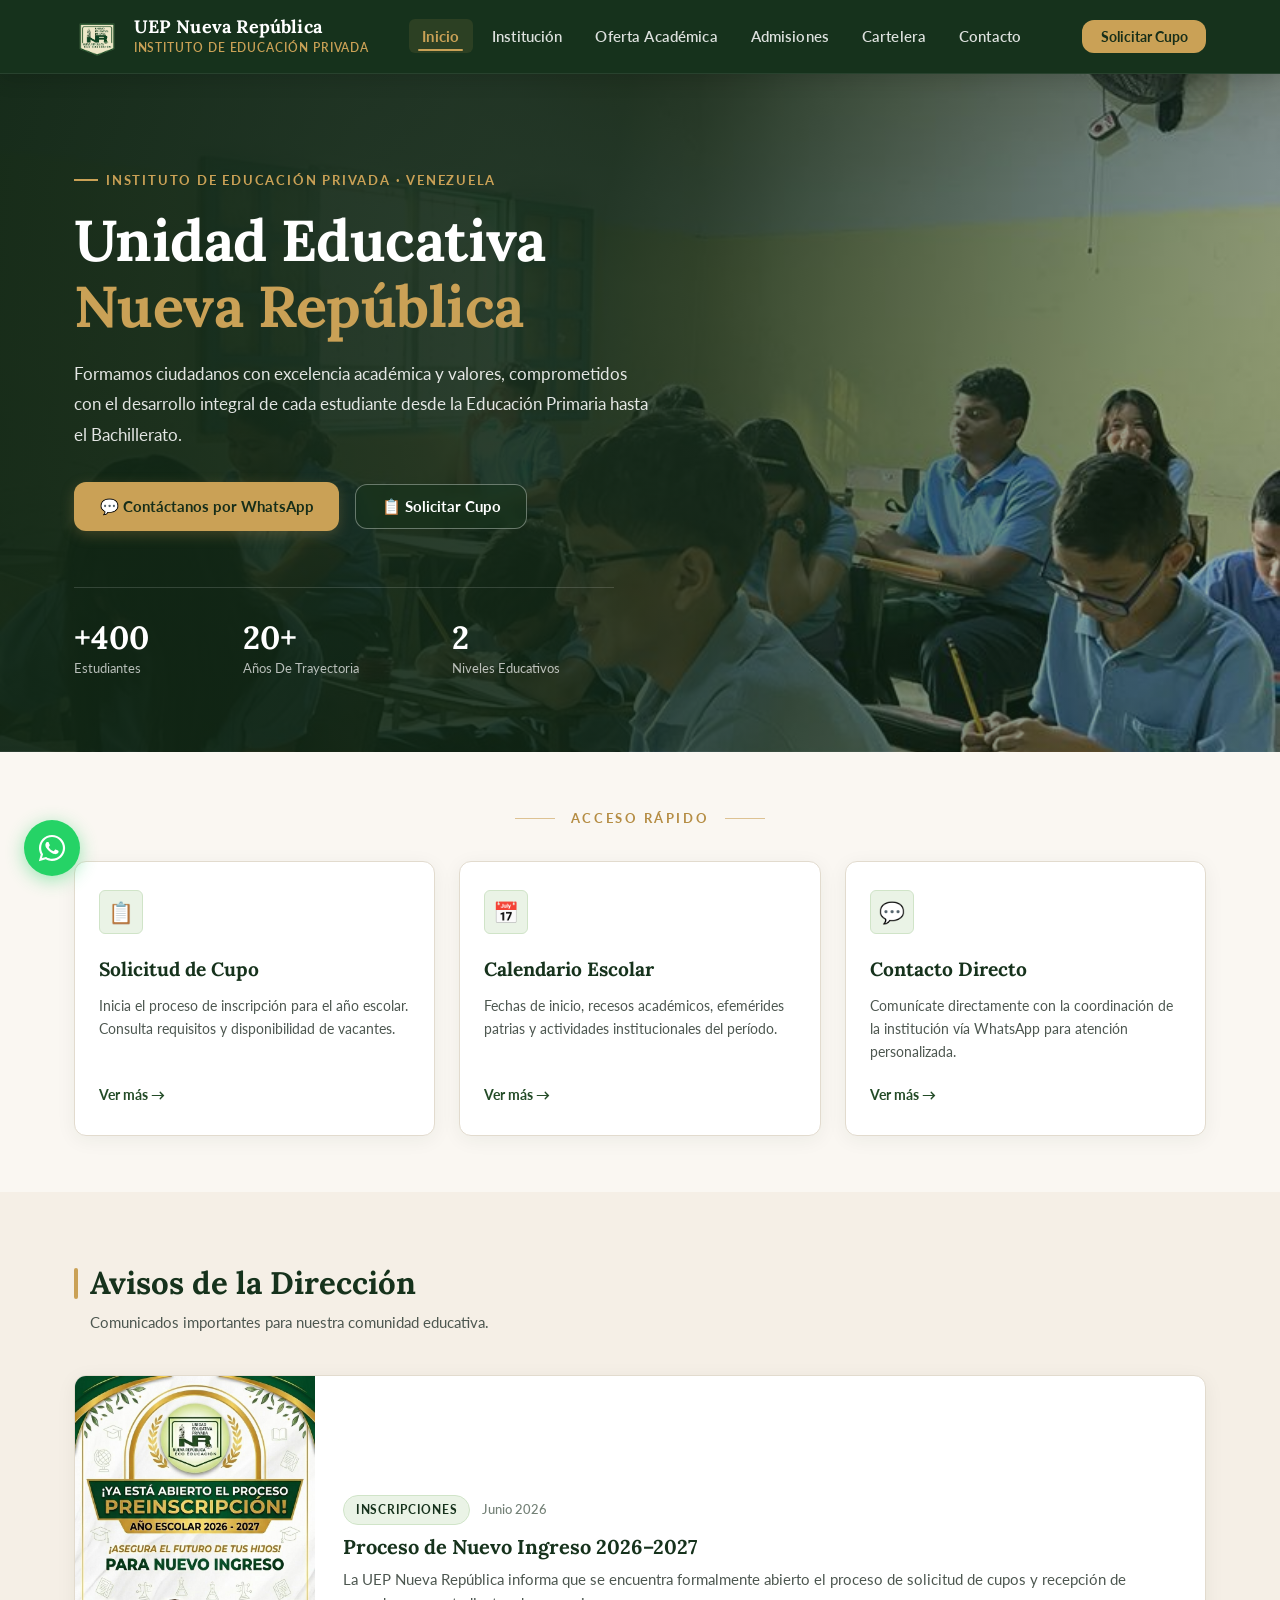
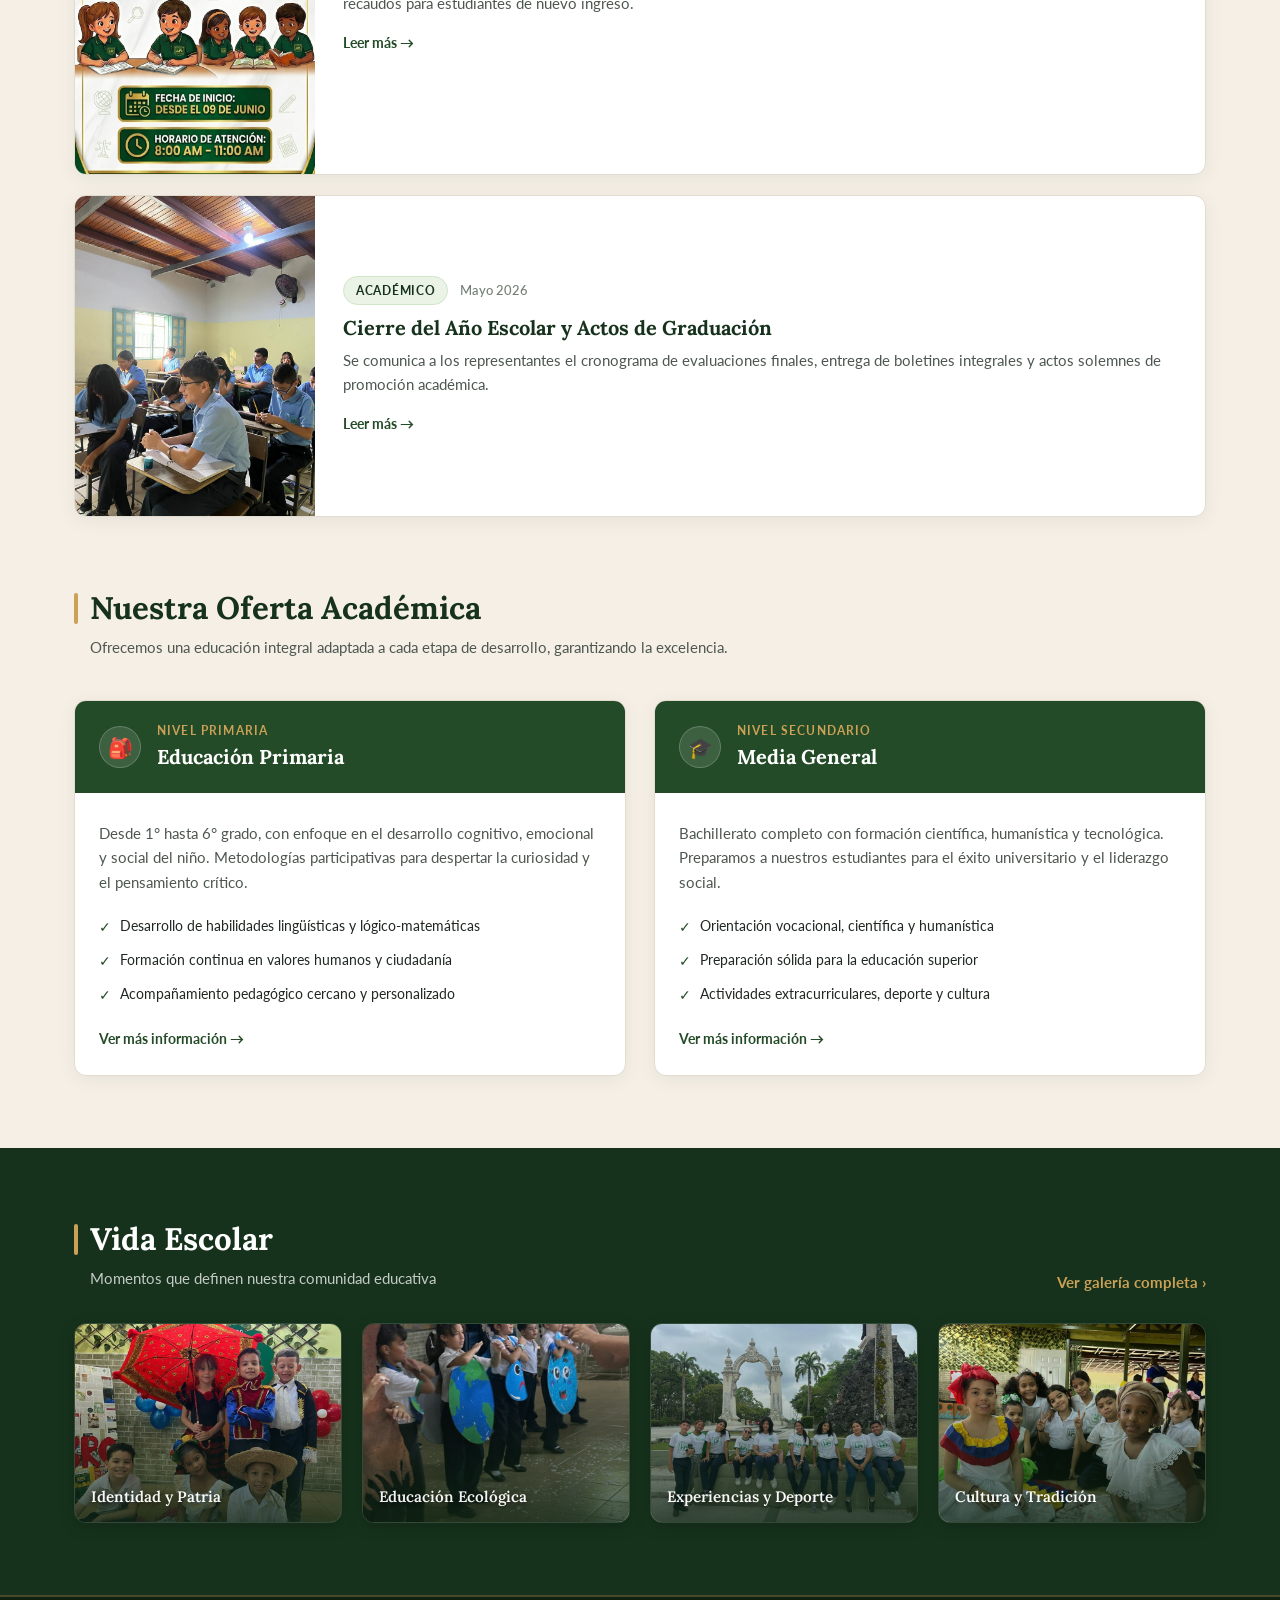
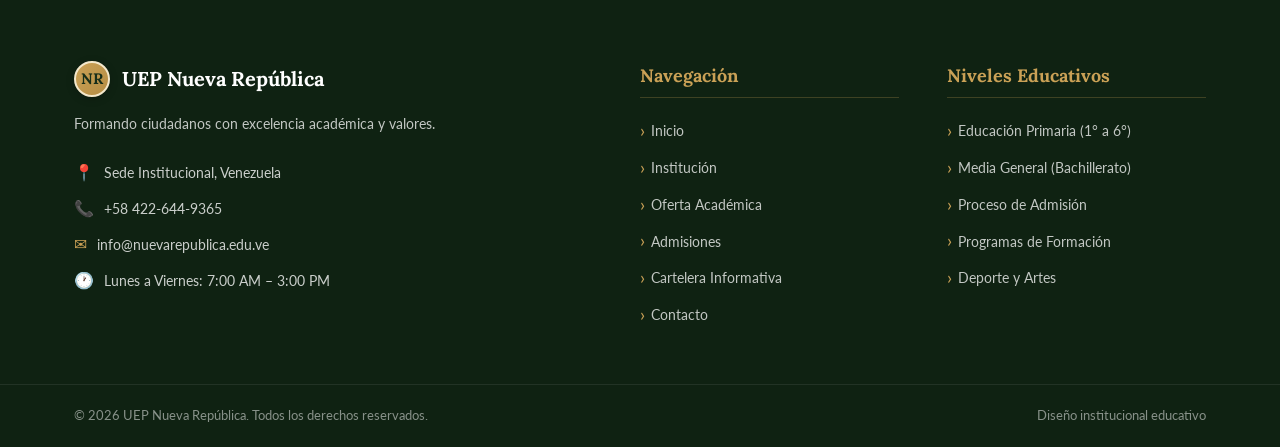
==== commit 649bdffa: "refactor: update WhatsApp floating button design with SVG icon and improved styling across pages" ====
--- a/index.html
+++ b/index.html
@@ -1501,36 +1501,32 @@
     /* Botón flotante WhatsApp */
     .whatsapp-flotante {
       position: fixed;
-      bottom: 28px;
-      right: 28px;
-      z-index: 999;
-      width: 58px;
-      height: 58px;
+      bottom: 24px;
+      left: 24px;
+      z-index: 9999;
+      width: 56px;
+      height: 56px;
       border-radius: 50%;
-      background-color: var(--dorado);
+      background-color: #25D366;
       display: flex;
       align-items: center;
       justify-content: center;
-      box-shadow: 0 4px 20px rgba(202, 161, 86, 0.45);
+      box-shadow: 0 4px 18px rgba(37, 211, 102, 0.45);
       transition: var(--transicion);
       cursor: pointer;
-      animation: pulsar 2.8s ease-in-out infinite;
+      text-decoration: none;
     }
 
     .whatsapp-flotante:hover {
-      background-color: var(--dorado-hover);
+      background-color: #20ba5a;
       transform: scale(1.08);
-      box-shadow: 0 6px 28px rgba(202, 161, 86, 0.6);
-    }
-
-    .whatsapp-flotante__icono {
-      font-size: 1.7rem;
-      color: #172e19;
-    }
-
-    @keyframes pulsar {
-      0%, 100% { box-shadow: 0 4px 20px rgba(202, 161, 86, 0.4); }
-      50% { box-shadow: 0 4px 30px rgba(202, 161, 86, 0.7); }
+      box-shadow: 0 6px 24px rgba(37, 211, 102, 0.6);
+    }
+
+    .whatsapp-flotante svg {
+      width: 30px;
+      height: 30px;
+      fill: #ffffff;
     }
 
     /* ==========================================================================
@@ -2625,7 +2621,9 @@
        ====================================================================== -->
   <a href="https://wa.me/584226449365" class="whatsapp-flotante" target="_blank" rel="noopener noreferrer"
     aria-label="Contactar a UEP Nueva República por WhatsApp">
-    <span class="whatsapp-flotante__icono" aria-hidden="true">💬</span>
+    <svg xmlns="http://www.w3.org/2000/svg" viewBox="0 0 448 512" width="30" height="30" fill="currentColor" aria-hidden="true">
+      <path d="M380.9 97.1C339 55.1 283.2 32 223.9 32c-122.4 0-222 99.6-222 222 0 39.1 10.2 77.3 29.6 111L0 480l117.7-30.9c32.4 17.7 68.9 27 106.1 27h.1c122.3 0 224.1-99.6 224.1-222 0-59.3-25.2-115-67.1-157zm-157 341.6c-33.2 0-65.7-8.9-94-25.7l-6.7-4-69.8 18.3L72 359.2l-4.4-7c-18.5-29.4-28.2-63.3-28.2-98.2 0-101.7 82.8-184.5 184.6-184.5 49.3 0 95.6 19.2 130.4 54.1 34.8 34.9 56.2 81.2 56.1 130.5 0 101.8-84.9 184.6-186.6 184.6zm101.2-138.2c-5.5-2.8-32.8-16.2-37.9-18-5.1-1.9-8.8-2.8-12.5 2.8-3.7 5.6-14.3 18-17.6 21.8-3.2 3.7-6.5 4.2-12 1.4-32.6-16.3-54-29.1-75.5-66-5.7-9.8 5.7-9.1 16.3-30.3 1.8-3.7.9-6.9-.5-9.7-1.4-2.8-12.5-30.1-17.1-41.2-4.5-10.8-9.1-9.3-12.5-9.5-3.2-.2-6.9-.2-10.6-.2-3.7 0-9.7 1.4-14.8 6.9-5.1 5.6-19.4 19-19.4 46.3 0 27.3 19.9 53.7 22.6 57.4 2.8 3.7 39.1 59.7 94.8 83.8 35.2 15.2 49 16.5 66.6 13.9 10.7-1.6 32.8-13.4 37.4-26.4 4.6-13 4.6-24.1 3.2-26.4-1.3-2.5-5-3.9-10.5-6.6z"/>
+    </svg>
   </a>
 
   <!-- ======================================================================
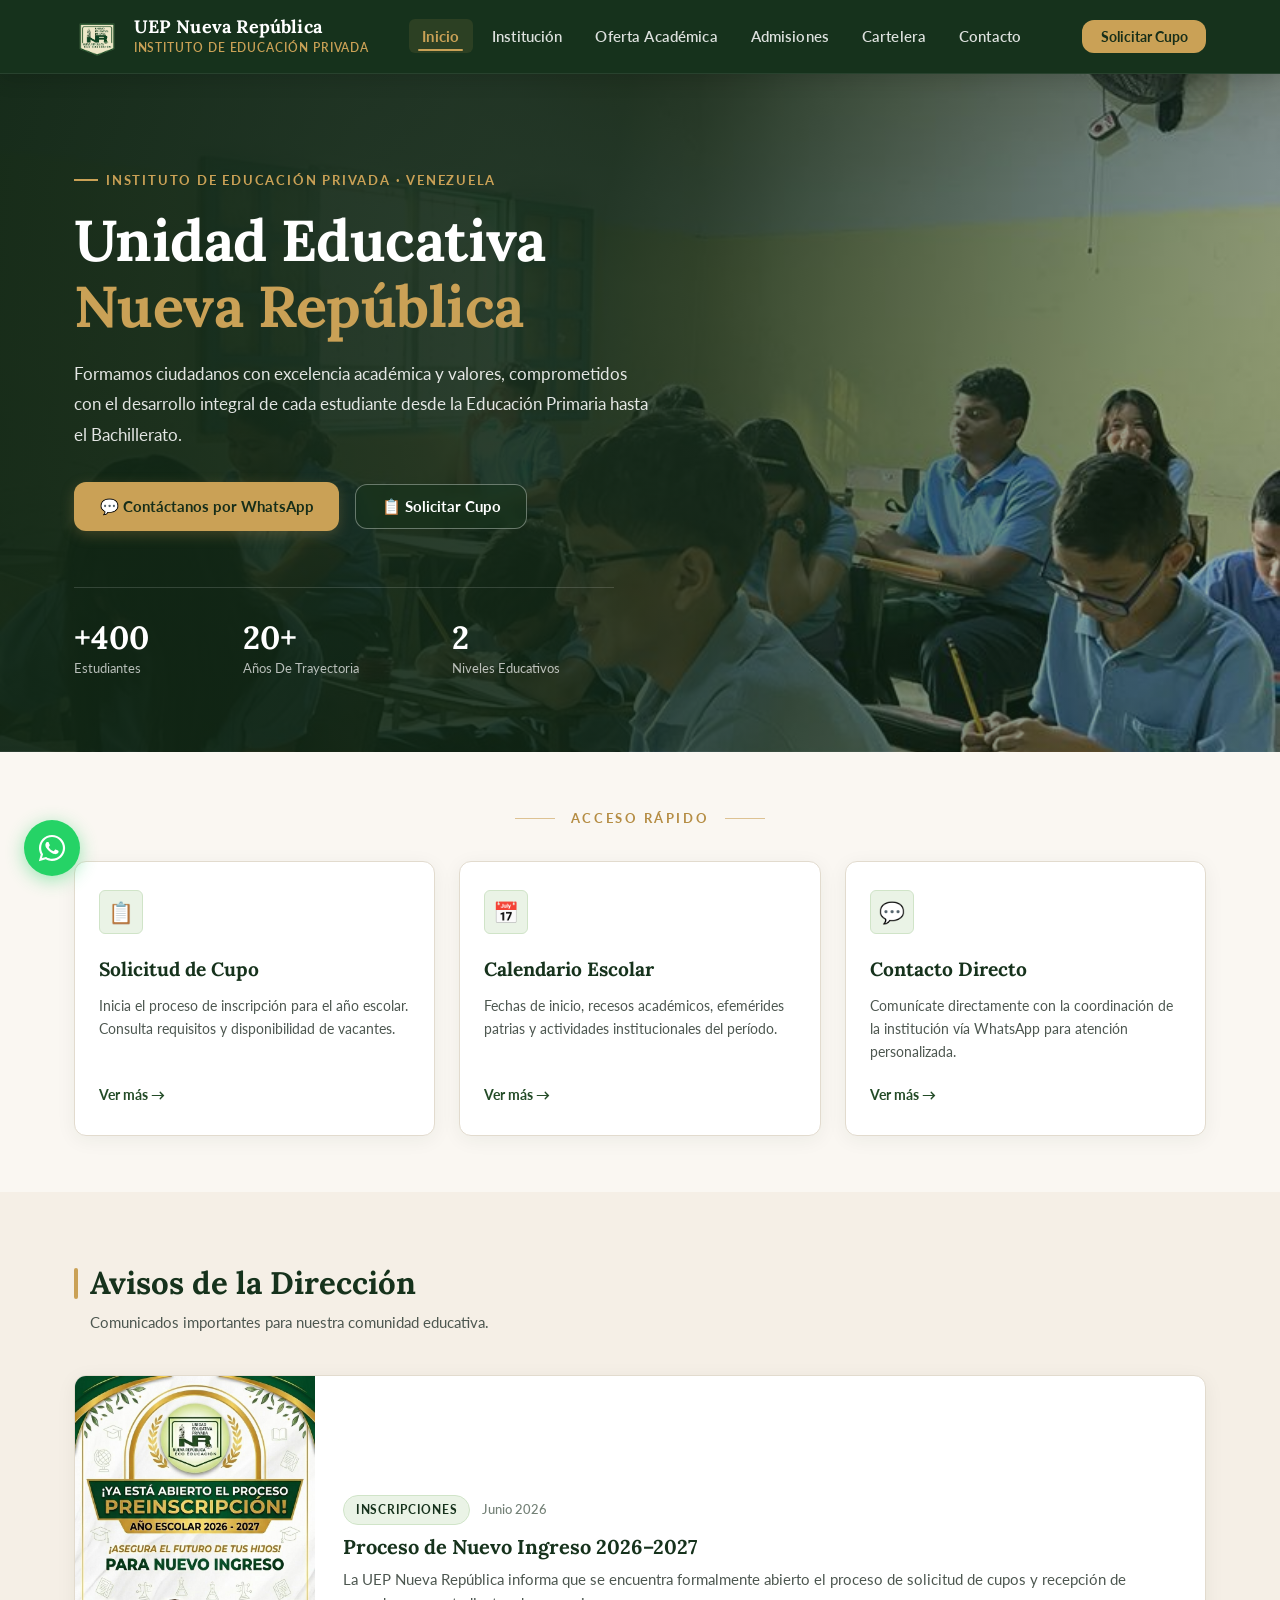
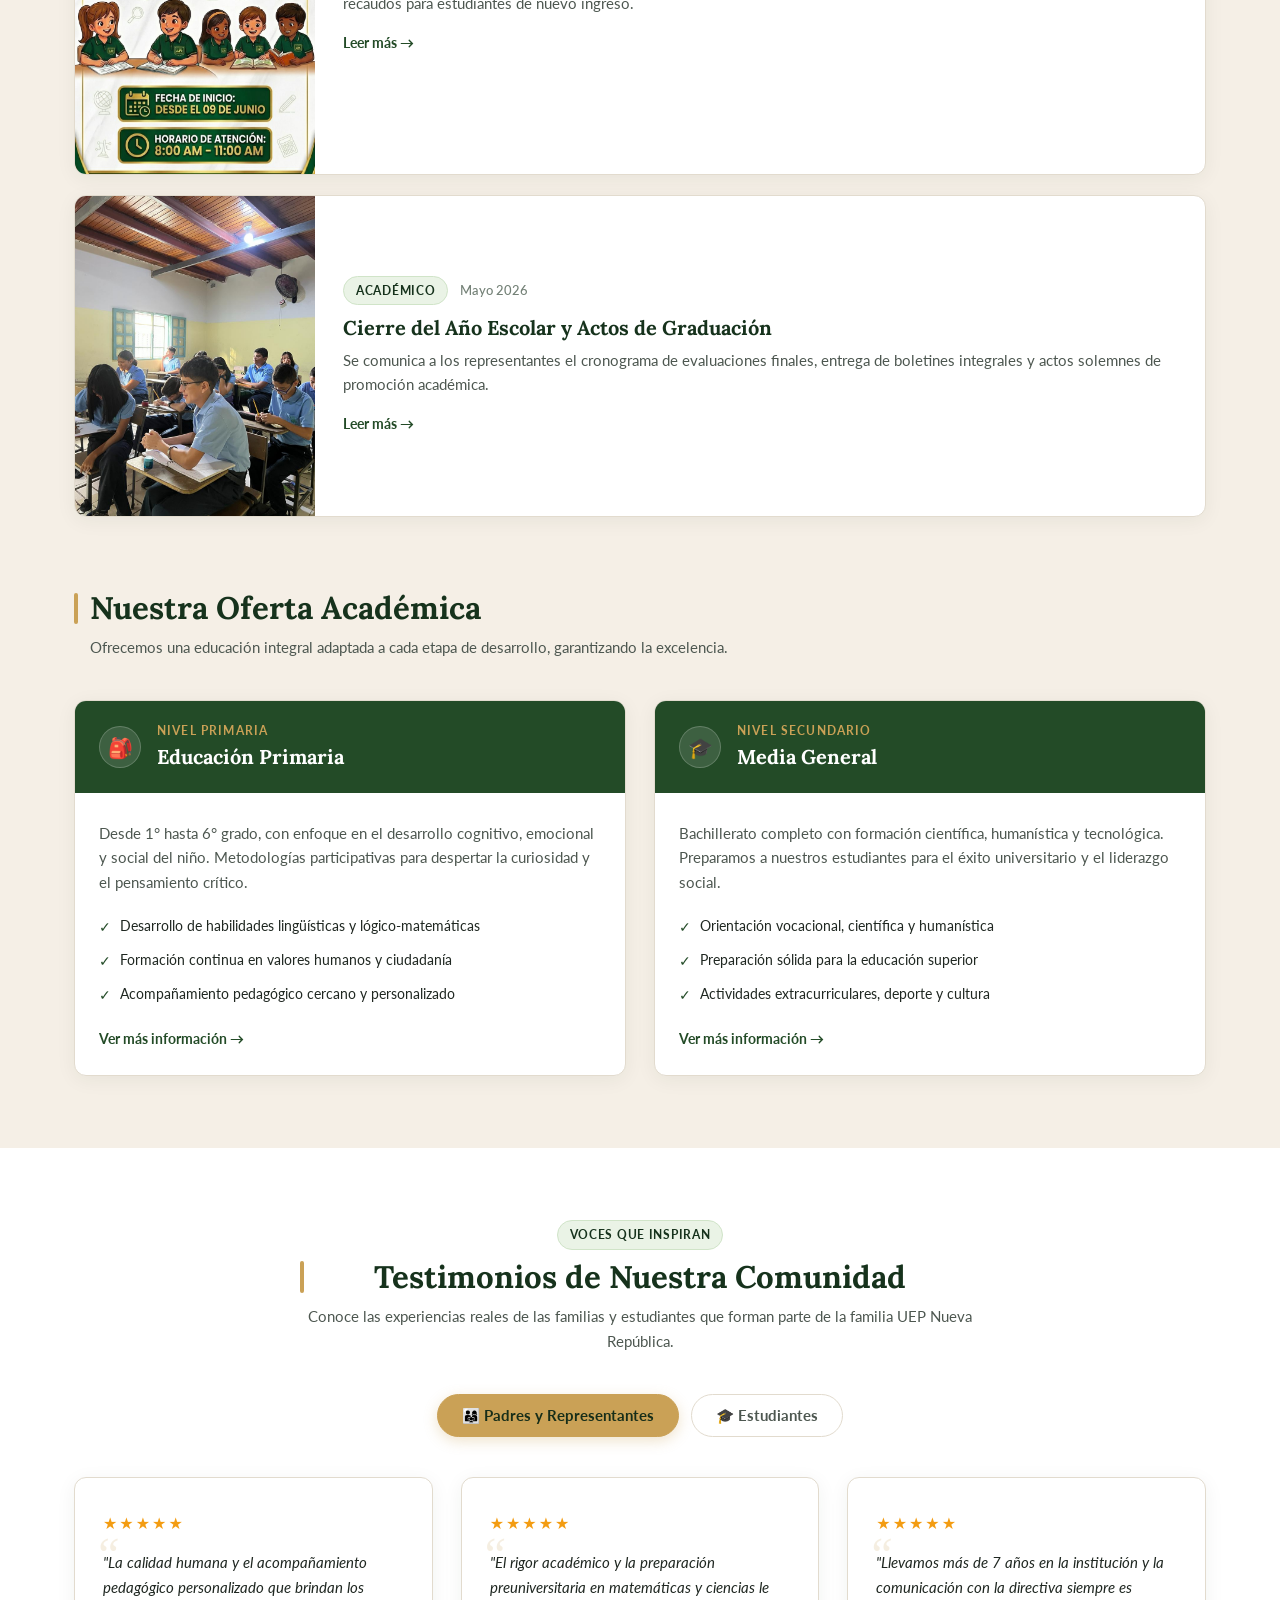
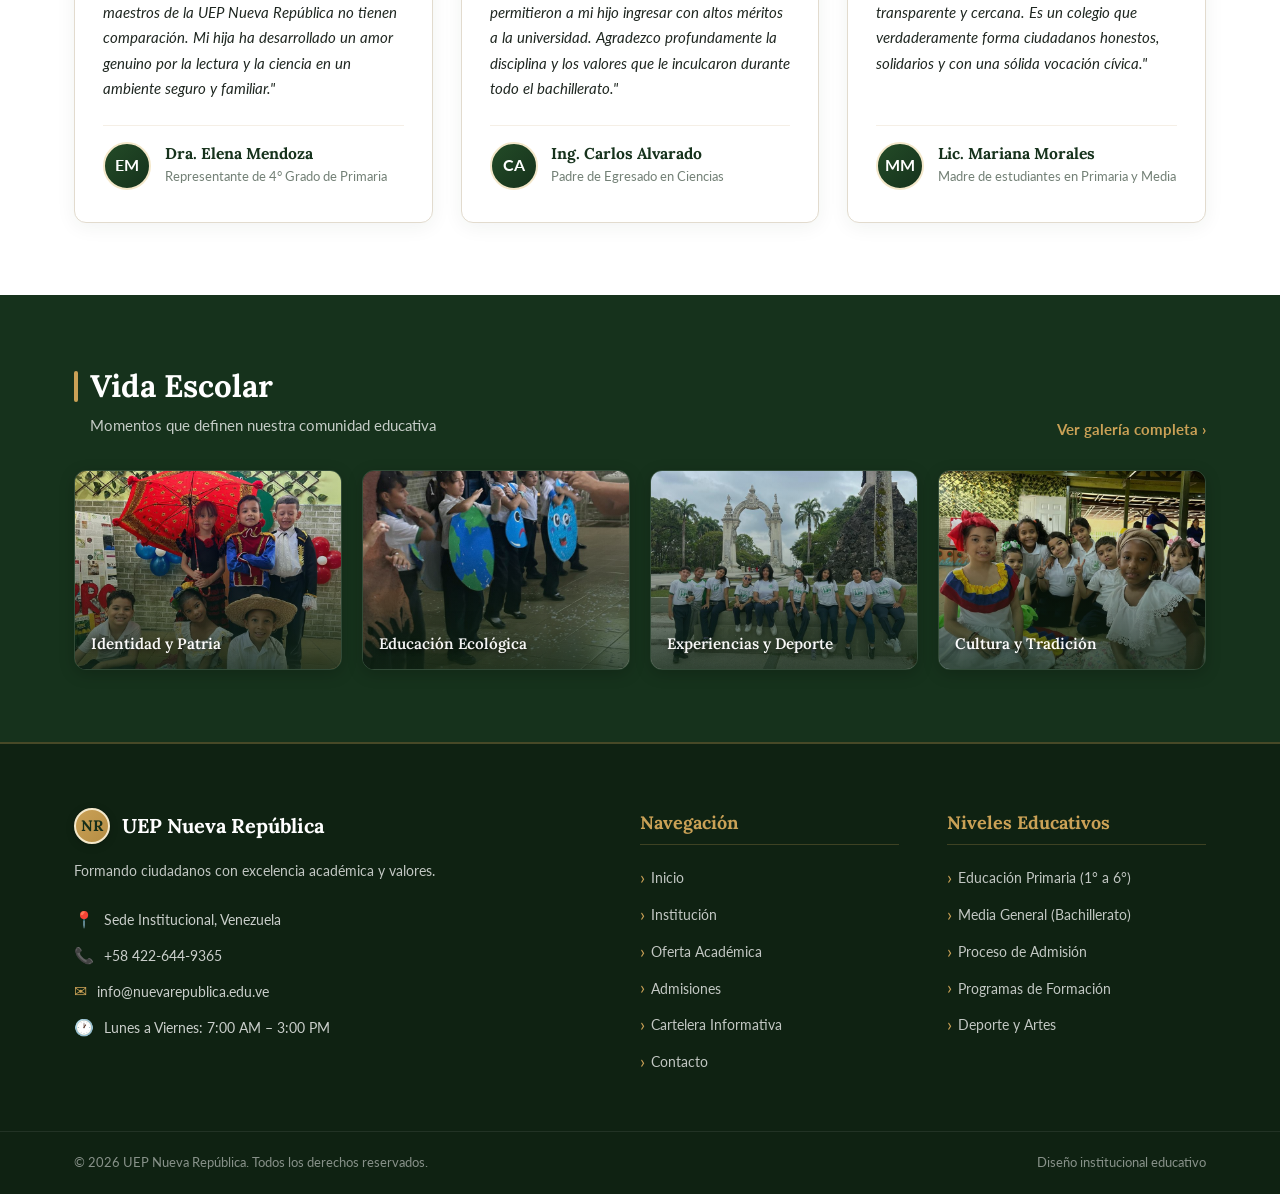
==== commit 66637f52: "feat: add CSS styles for academic curriculum, extracurricular activities, graduate profile, and comm" ====
--- a/index.html
+++ b/index.html
@@ -30,25 +30,25 @@
       --verde-claro: #5c9663;
       --verde-menta: #eaf3e6;
       --verde-menta-borde: #d0e4c8;
-      
+
       /* Dorado / Acentos Ocre */
       --dorado: #caa156;
       --dorado-hover: #b58d44;
       --dorado-claro: #f4e8cb;
       --dorado-suave: #fcf8ee;
-      
+
       /* Fondos y Neutros */
       --fondo-crema: #f5efe6;
       --fondo-crema-alt: #ece5d8;
       --fondo-crema-claro: #faf7f2;
       --blanco: #ffffff;
-      
+
       /* Tipografía y Textos */
       --texto-oscuro: #1f2721;
       --texto-medio: #4d5750;
       --texto-suave: #738076;
       --borde-suave: #e2dbce;
-      
+
       /* Sombras y Radios */
       --radio-sm: 6px;
       --radio-md: 12px;
@@ -56,17 +56,19 @@
       --radio-pill: 50px;
       --sombra-card: 0 4px 20px rgba(22, 50, 28, 0.06);
       --sombra-hover: 0 12px 32px rgba(22, 50, 28, 0.12);
-      
+
       /* Tipografías */
       --fuente-serif: 'Lora', Georgia, 'Times New Roman', serif;
       --fuente-cuerpo: 'Lato', system-ui, -apple-system, sans-serif;
-      
+
       /* Transiciones */
       --transicion: all 0.28s cubic-bezier(0.4, 0, 0.2, 1);
     }
 
     /* ── Reset & Base ── */
-    *, *::before, *::after {
+    *,
+    *::before,
+    *::after {
       box-sizing: border-box;
       margin: 0;
       padding: 0;
@@ -98,7 +100,8 @@
       transition: var(--transicion);
     }
 
-    ul, ol {
+    ul,
+    ol {
       list-style: none;
     }
 
@@ -463,7 +466,7 @@
     .hero {
       position: relative;
       background-color: var(--verde-bosque-oscuro);
-      background-image: 
+      background-image:
         linear-gradient(100deg, rgba(16, 38, 20, 0.96) 0%, rgba(16, 38, 20, 0.88) 45%, rgba(22, 50, 28, 0.45) 85%, rgba(22, 50, 28, 0.3) 100%),
         url('img/jovenes_aula_01.jpeg');
       background-position: center right;
@@ -1492,10 +1495,439 @@
       height: 380px;
     }
 
-    .mapa-box iframe {
-      width: 100%;
+    /* ==========================================================================
+       PENSUM ACADÉMICO Y CURRÍCULO
+       ========================================================================== */
+    .pensum-nav {
+      display: flex;
+      justify-content: center;
+      gap: 0.75rem;
+      margin-bottom: 2.5rem;
+      flex-wrap: wrap;
+    }
+
+    .pensum-tab-btn {
+      padding: 0.75rem 1.6rem;
+      font-size: 0.95rem;
+      font-weight: 700;
+      border-radius: var(--radio-pill);
+      border: 1.5px solid var(--borde-suave);
+      background-color: var(--blanco);
+      color: var(--texto-medio);
+      cursor: pointer;
+      transition: var(--transicion);
+      display: inline-flex;
+      align-items: center;
+      gap: 0.5rem;
+    }
+
+    .pensum-tab-btn:hover {
+      border-color: var(--verde-institucional);
+      color: var(--verde-bosque-oscuro);
+      transform: translateY(-2px);
+    }
+
+    .pensum-tab-btn.activo {
+      background-color: var(--verde-institucional);
+      border-color: var(--verde-institucional);
+      color: var(--blanco);
+      box-shadow: 0 4px 14px rgba(35, 75, 39, 0.25);
+    }
+
+    .pensum-panel {
+      display: none;
+    }
+
+    .pensum-panel.activo {
+      display: block;
+      animation: fadeIn 0.4s ease-in-out;
+    }
+
+    .pensum-grid {
+      display: grid;
+      grid-template-columns: repeat(auto-fit, minmax(320px, 1fr));
+      gap: 1.75rem;
+    }
+
+    .pensum-card {
+      background-color: var(--blanco);
+      border-radius: var(--radio-md);
+      border: 1px solid var(--borde-suave);
+      box-shadow: var(--sombra-card);
+      overflow: hidden;
+      display: flex;
+      flex-direction: column;
+      transition: var(--transicion);
+    }
+
+    .pensum-card:hover {
+      transform: translateY(-4px);
+      box-shadow: var(--sombra-hover);
+      border-color: var(--dorado-claro);
+    }
+
+    .pensum-card__header {
+      padding: 1.25rem 1.5rem;
+      background: linear-gradient(135deg, var(--verde-bosque-oscuro), var(--verde-institucional));
+      color: var(--blanco);
+      display: flex;
+      align-items: center;
+      justify-content: space-between;
+    }
+
+    .pensum-card__header.dorado {
+      background: linear-gradient(135deg, #2b2416, #42351e);
+      border-bottom: 2px solid var(--dorado);
+    }
+
+    .pensum-card__titulo {
+      font-family: var(--fuente-serif);
+      font-size: 1.15rem;
+      font-weight: 700;
+      color: var(--blanco);
+    }
+
+    .pensum-card__sub {
+      font-size: 0.75rem;
+      color: var(--dorado);
+      text-transform: uppercase;
+      letter-spacing: 0.05em;
+      font-weight: 700;
+    }
+
+    .pensum-card__cuerpo {
+      padding: 1.5rem;
+      flex: 1;
+      display: flex;
+      flex-direction: column;
+      justify-content: space-between;
+    }
+
+    .pensum-lista {
+      list-style: none;
+      margin-bottom: 1.25rem;
+    }
+
+    .pensum-lista li {
+      display: flex;
+      align-items: flex-start;
+      gap: 0.6rem;
+      font-size: 0.9rem;
+      color: var(--texto-medio);
+      margin-bottom: 0.65rem;
+      line-height: 1.4;
+    }
+
+    .pensum-lista li::before {
+      content: '✓';
+      color: var(--dorado);
+      font-weight: 900;
+      flex-shrink: 0;
+    }
+
+    .pensum-card__pie {
+      margin-top: 1rem;
+      padding-top: 0.85rem;
+      border-top: 1px dashed var(--borde-suave);
+      font-size: 0.82rem;
+      color: var(--texto-suave);
+      font-style: italic;
+    }
+
+    /* ==========================================================================
+       ACTIVIDADES EXTRACURRICULARES
+       ========================================================================== */
+    .extracurriculares-grid {
+      display: grid;
+      grid-template-columns: repeat(auto-fit, minmax(260px, 1fr));
+      gap: 1.5rem;
+    }
+
+    .extracurricular-card {
+      background-color: var(--blanco);
+      border-radius: var(--radio-md);
+      padding: 1.75rem 1.5rem;
+      border: 1px solid var(--borde-suave);
+      box-shadow: var(--sombra-card);
+      transition: var(--transicion);
+      display: flex;
+      flex-direction: column;
+    }
+
+    .extracurricular-card:hover {
+      transform: translateY(-4px);
+      box-shadow: var(--sombra-hover);
+      border-color: var(--dorado);
+    }
+
+    .extracurricular-icono-caja {
+      width: 52px;
+      height: 52px;
+      border-radius: var(--radio-md);
+      background-color: var(--verde-menta);
+      border: 1px solid var(--verde-menta-borde);
+      display: flex;
+      align-items: center;
+      justify-content: center;
+      font-size: 1.6rem;
+      margin-bottom: 1.25rem;
+      transition: var(--transicion);
+    }
+
+    .extracurricular-card:hover .extracurricular-icono-caja {
+      background-color: var(--dorado-claro);
+      border-color: var(--dorado);
+      transform: scale(1.08);
+    }
+
+    .extracurricular-titulo {
+      font-family: var(--fuente-serif);
+      font-size: 1.2rem;
+      font-weight: 700;
+      color: var(--verde-bosque-oscuro);
+      margin-bottom: 0.6rem;
+    }
+
+    .extracurricular-desc {
+      font-size: 0.88rem;
+      color: var(--texto-medio);
+      line-height: 1.55;
+      margin-bottom: 1.25rem;
+      flex: 1;
+    }
+
+    .extracurricular-tags {
+      display: flex;
+      flex-wrap: wrap;
+      gap: 0.4rem;
+    }
+
+    .extracurricular-tag {
+      font-size: 0.75rem;
+      font-weight: 600;
+      padding: 0.2rem 0.6rem;
+      background-color: var(--fondo-crema);
+      border-radius: var(--radio-pill);
+      color: var(--verde-bosque-oscuro);
+    }
+
+    /* ==========================================================================
+       PERFIL DEL EGRESADO
+       ========================================================================== */
+    .perfil-egresado-grid {
+      display: grid;
+      grid-template-columns: repeat(auto-fit, minmax(320px, 1fr));
+      gap: 1.5rem;
+    }
+
+    .perfil-card {
+      background-color: var(--blanco);
+      border-radius: var(--radio-md);
+      padding: 1.75rem;
+      border: 1px solid var(--borde-suave);
+      box-shadow: var(--sombra-card);
+      position: relative;
+      overflow: hidden;
+      transition: var(--transicion);
+    }
+
+    .perfil-card::before {
+      content: '';
+      position: absolute;
+      top: 0;
+      left: 0;
+      width: 4px;
       height: 100%;
-      border: 0;
+      background: linear-gradient(to bottom, var(--dorado), var(--verde-institucional));
+    }
+
+    .perfil-card:hover {
+      transform: translateY(-4px);
+      box-shadow: var(--sombra-hover);
+    }
+
+    .perfil-card__numero {
+      position: absolute;
+      top: 1rem;
+      right: 1.25rem;
+      font-family: var(--fuente-serif);
+      font-size: 2rem;
+      font-weight: 700;
+      color: rgba(202, 161, 86, 0.25);
+    }
+
+    .perfil-card__icono {
+      font-size: 1.75rem;
+      margin-bottom: 0.75rem;
+      display: inline-block;
+    }
+
+    .perfil-card__titulo {
+      font-family: var(--fuente-serif);
+      font-size: 1.15rem;
+      font-weight: 700;
+      color: var(--verde-bosque-oscuro);
+      margin-bottom: 0.5rem;
+    }
+
+    .perfil-card__desc {
+      font-size: 0.88rem;
+      color: var(--texto-medio);
+      line-height: 1.6;
+    }
+
+    /* ==========================================================================
+       TESTIMONIOS DE LA COMUNIDAD (PADRES Y ESTUDIANTES)
+       ========================================================================== */
+    .testimonios-tabs {
+      display: flex;
+      justify-content: center;
+      gap: 0.75rem;
+      margin-bottom: 2.5rem;
+    }
+
+    .testimonio-tab-btn {
+      padding: 0.7rem 1.5rem;
+      font-size: 0.92rem;
+      font-weight: 700;
+      border-radius: var(--radio-pill);
+      border: 1.5px solid var(--borde-suave);
+      background-color: var(--blanco);
+      color: var(--texto-medio);
+      cursor: pointer;
+      transition: var(--transicion);
+      display: inline-flex;
+      align-items: center;
+      gap: 0.45rem;
+    }
+
+    .testimonio-tab-btn:hover {
+      border-color: var(--dorado);
+      color: var(--verde-bosque-oscuro);
+    }
+
+    .testimonio-tab-btn.activo {
+      background-color: var(--dorado);
+      border-color: var(--dorado);
+      color: #172e19;
+      box-shadow: 0 4px 14px rgba(202, 161, 86, 0.3);
+    }
+
+    .testimonios-panel {
+      display: none;
+    }
+
+    .testimonios-panel.activo {
+      display: block;
+      animation: fadeIn 0.4s ease-in-out;
+    }
+
+    .testimonios-grid {
+      display: grid;
+      grid-template-columns: repeat(auto-fit, minmax(320px, 1fr));
+      gap: 1.75rem;
+    }
+
+    .testimonio-card {
+      background-color: var(--blanco);
+      border-radius: var(--radio-md);
+      padding: 2rem 1.75rem;
+      border: 1px solid var(--borde-suave);
+      box-shadow: var(--sombra-card);
+      display: flex;
+      flex-direction: column;
+      justify-content: space-between;
+      position: relative;
+      transition: var(--transicion);
+    }
+
+    .testimonio-card:hover {
+      transform: translateY(-4px);
+      box-shadow: var(--sombra-hover);
+      border-color: var(--dorado-claro);
+    }
+
+    .testimonio-estrellas {
+      color: #f39c12;
+      font-size: 1rem;
+      margin-bottom: 0.85rem;
+      letter-spacing: 2px;
+    }
+
+    .testimonio-cita {
+      font-size: 0.95rem;
+      font-style: italic;
+      color: var(--texto-oscuro);
+      line-height: 1.65;
+      margin-bottom: 1.5rem;
+      flex: 1;
+      position: relative;
+    }
+
+    .testimonio-cita::before {
+      content: '“';
+      font-family: var(--fuente-serif);
+      font-size: 3rem;
+      position: absolute;
+      top: -1.2rem;
+      left: -0.6rem;
+      color: rgba(202, 161, 86, 0.18);
+      line-height: 1;
+      z-index: 0;
+    }
+
+    .testimonio-autor {
+      display: flex;
+      align-items: center;
+      gap: 0.85rem;
+      padding-top: 1rem;
+      border-top: 1px solid var(--fondo-crema);
+    }
+
+    .testimonio-avatar {
+      width: 48px;
+      height: 48px;
+      border-radius: 50%;
+      background: linear-gradient(135deg, var(--verde-institucional), var(--verde-bosque-oscuro));
+      color: var(--blanco);
+      display: flex;
+      align-items: center;
+      justify-content: center;
+      font-weight: 700;
+      font-size: 1rem;
+      flex-shrink: 0;
+      border: 2px solid var(--dorado-claro);
+    }
+
+    .testimonio-avatar.estudiante {
+      background: linear-gradient(135deg, var(--dorado), var(--dorado-hover));
+      color: #172e19;
+    }
+
+    .testimonio-nombre {
+      font-family: var(--fuente-serif);
+      font-weight: 700;
+      font-size: 0.98rem;
+      color: var(--verde-bosque-oscuro);
+      line-height: 1.2;
+    }
+
+    .testimonio-rol {
+      font-size: 0.8rem;
+      color: var(--texto-suave);
+      margin-top: 0.2rem;
+    }
+
+    @keyframes fadeIn {
+      from {
+        opacity: 0;
+        transform: translateY(8px);
+      }
+
+      to {
+        opacity: 1;
+        transform: translateY(0);
+      }
     }
 
     /* Botón flotante WhatsApp */
@@ -1536,30 +1968,39 @@
       .acceso-rapido__grid {
         grid-template-columns: 1fr;
       }
+
       .oferta-academica-grid {
         grid-template-columns: 1fr;
       }
+
       .galeria-cuatro-cols {
         grid-template-columns: repeat(2, 1fr);
       }
+
       .footer__grid {
         grid-template-columns: 1fr 1fr;
       }
+
       .mvv__grid {
         grid-template-columns: 1fr;
       }
+
       .historia__contenido {
         grid-template-columns: 1fr;
       }
+
       .directivo__grid {
         grid-template-columns: repeat(2, 1fr);
       }
+
       .legal__grid {
         grid-template-columns: 1fr;
       }
+
       .contacto__grid {
         grid-template-columns: 1fr;
       }
+
       .cartelera__grid {
         grid-template-columns: 1fr;
       }
@@ -1707,7 +2148,8 @@
 
             <!-- Descripción institucional -->
             <p class="hero__descripcion">
-              Formamos ciudadanos con excelencia académica y valores, comprometidos con el desarrollo integral de cada estudiante desde la Educación Primaria hasta el Bachillerato.
+              Formamos ciudadanos con excelencia académica y valores, comprometidos con el desarrollo integral de cada
+              estudiante desde la Educación Primaria hasta el Bachillerato.
             </p>
 
             <!-- Acciones CTA -->
@@ -1769,7 +2211,8 @@
             </div>
 
             <!-- Tarjeta 3: Contacto Directo -->
-            <a class="tarjeta-acceso-renovada" href="https://wa.me/584226449365" target="_blank" rel="noopener noreferrer" role="listitem">
+            <a class="tarjeta-acceso-renovada" href="https://wa.me/584226449365" target="_blank"
+              rel="noopener noreferrer" role="listitem">
               <div class="tarjeta-acceso__icono-caja" aria-hidden="true">💬</div>
               <h3 class="tarjeta-acceso__titulo">Contacto Directo</h3>
               <p class="tarjeta-acceso__descripcion">
@@ -1802,7 +2245,8 @@
                 </div>
                 <h3 class="aviso-card__titulo">Proceso de Nuevo Ingreso 2026–2027</h3>
                 <p class="aviso-card__extracto">
-                  La UEP Nueva República informa que se encuentra formalmente abierto el proceso de solicitud de cupos y recepción de recaudos para estudiantes de nuevo ingreso.
+                  La UEP Nueva República informa que se encuentra formalmente abierto el proceso de solicitud de cupos y
+                  recepción de recaudos para estudiantes de nuevo ingreso.
                 </p>
                 <a href="aviso-nuevo-ingreso.html" class="enlace-flecha">Leer más →</a>
               </div>
@@ -1820,7 +2264,8 @@
                 </div>
                 <h3 class="aviso-card__titulo">Cierre del Año Escolar y Actos de Graduación</h3>
                 <p class="aviso-card__extracto">
-                  Se comunica a los representantes el cronograma de evaluaciones finales, entrega de boletines integrales y actos solemnes de promoción académica.
+                  Se comunica a los representantes el cronograma de evaluaciones finales, entrega de boletines
+                  integrales y actos solemnes de promoción académica.
                 </p>
                 <a href="articulo-experiencia-estudiantil.html" class="enlace-flecha">Leer más →</a>
               </div>
@@ -1834,7 +2279,8 @@
         <div class="contenedor">
           <div class="encabezado-bloque">
             <h2 class="titulo-con-barra" id="oferta-resumen-titulo">Nuestra Oferta Académica</h2>
-            <p class="subtitulo-bloque">Ofrecemos una educación integral adaptada a cada etapa de desarrollo, garantizando la excelencia.</p>
+            <p class="subtitulo-bloque">Ofrecemos una educación integral adaptada a cada etapa de desarrollo,
+              garantizando la excelencia.</p>
           </div>
 
           <div class="oferta-academica-grid">
@@ -1849,7 +2295,8 @@
               </div>
               <div class="tarjeta-oferta__cuerpo">
                 <p class="tarjeta-oferta__desc">
-                  Desde 1° hasta 6° grado, con enfoque en el desarrollo cognitivo, emocional y social del niño. Metodologías participativas para despertar la curiosidad y el pensamiento crítico.
+                  Desde 1° hasta 6° grado, con enfoque en el desarrollo cognitivo, emocional y social del niño.
+                  Metodologías participativas para despertar la curiosidad y el pensamiento crítico.
                 </p>
                 <ul class="tarjeta-oferta__lista">
                   <li class="tarjeta-oferta__item">
@@ -1882,7 +2329,8 @@
               </div>
               <div class="tarjeta-oferta__cuerpo">
                 <p class="tarjeta-oferta__desc">
-                  Bachillerato completo con formación científica, humanística y tecnológica. Preparamos a nuestros estudiantes para el éxito universitario y el liderazgo social.
+                  Bachillerato completo con formación científica, humanística y tecnológica. Preparamos a nuestros
+                  estudiantes para el éxito universitario y el liderazgo social.
                 </p>
                 <ul class="tarjeta-oferta__lista">
                   <li class="tarjeta-oferta__item">
@@ -1907,7 +2355,165 @@
         </div>
       </section>
 
-      <!-- ── 5. SECCIÓN: VIDA ESCOLAR (FONDO BOSQUE OSCURO) ── -->
+      <!-- ── 5. SECCIÓN: TESTIMONIOS DE NUESTRA COMUNIDAD ── -->
+      <section class="seccion seccion-blanca" aria-labelledby="testimonios-titulo">
+        <div class="contenedor">
+          <div class="encabezado-bloque"
+            style="text-align: center; max-width: 680px; margin-left: auto; margin-right: auto;">
+            <span class="badge-menta" style="margin-bottom: 0.5rem;">Voces que Inspiran</span>
+            <h2 class="titulo-con-barra" id="testimonios-titulo" style="display: block; padding-left: 0;">
+              Testimonios de Nuestra Comunidad
+            </h2>
+            <p class="subtitulo-bloque" style="padding-left: 0;">
+              Conoce las experiencias reales de las familias y estudiantes que forman parte de la familia UEP Nueva
+              República.
+            </p>
+          </div>
+
+          <!-- Selector de Pestañas (Padres vs Estudiantes) -->
+          <div class="testimonios-tabs" role="tablist" aria-label="Selector de Testimonios">
+            <button class="testimonio-tab-btn activo" data-testimonio="padres" role="tab" aria-selected="true"
+              aria-controls="panel-testimonios-padres">
+              👨‍👩‍👧 Padres y Representantes
+            </button>
+            <button class="testimonio-tab-btn" data-testimonio="estudiantes" role="tab" aria-selected="false"
+              aria-controls="panel-testimonios-estudiantes">
+              🎓 Estudiantes
+            </button>
+          </div>
+
+          <!-- Panel Padres y Representantes (3 Testimonios) -->
+          <div id="panel-testimonios-padres" class="testimonios-panel activo" role="tabpanel">
+            <div class="testimonios-grid">
+
+              <!-- Testimonio Padre 1 -->
+              <article class="testimonio-card">
+                <div>
+                  <div class="testimonio-estrellas" aria-label="Calificación 5 de 5 estrellas">★★★★★</div>
+                  <p class="testimonio-cita">
+                    "La calidad humana y el acompañamiento pedagógico personalizado que brindan los maestros de la UEP
+                    Nueva República no tienen comparación. Mi hija ha desarrollado un amor genuino por la lectura y la
+                    ciencia en un ambiente seguro y familiar."
+                  </p>
+                </div>
+                <div class="testimonio-autor">
+                  <div class="testimonio-avatar" aria-hidden="true">EM</div>
+                  <div>
+                    <h3 class="testimonio-nombre">Dra. Elena Mendoza</h3>
+                    <p class="testimonio-rol">Representante de 4° Grado de Primaria</p>
+                  </div>
+                </div>
+              </article>
+
+              <!-- Testimonio Padre 2 -->
+              <article class="testimonio-card">
+                <div>
+                  <div class="testimonio-estrellas" aria-label="Calificación 5 de 5 estrellas">★★★★★</div>
+                  <p class="testimonio-cita">
+                    "El rigor académico y la preparación preuniversitaria en matemáticas y ciencias le permitieron a mi
+                    hijo ingresar con altos méritos a la universidad. Agradezco profundamente la disciplina y los
+                    valores que le inculcaron durante todo el bachillerato."
+                  </p>
+                </div>
+                <div class="testimonio-autor">
+                  <div class="testimonio-avatar" aria-hidden="true">CA</div>
+                  <div>
+                    <h3 class="testimonio-nombre">Ing. Carlos Alvarado</h3>
+                    <p class="testimonio-rol">Padre de Egresado en Ciencias</p>
+                  </div>
+                </div>
+              </article>
+
+              <!-- Testimonio Padre 3 -->
+              <article class="testimonio-card">
+                <div>
+                  <div class="testimonio-estrellas" aria-label="Calificación 5 de 5 estrellas">★★★★★</div>
+                  <p class="testimonio-cita">
+                    "Llevamos más de 7 años en la institución y la comunicación con la directiva siempre es transparente
+                    y cercana. Es un colegio que verdaderamente forma ciudadanos honestos, solidarios y con una sólida
+                    vocación cívica."
+                  </p>
+                </div>
+                <div class="testimonio-autor">
+                  <div class="testimonio-avatar" aria-hidden="true">MM</div>
+                  <div>
+                    <h3 class="testimonio-nombre">Lic. Mariana Morales</h3>
+                    <p class="testimonio-rol">Madre de estudiantes en Primaria y Media</p>
+                  </div>
+                </div>
+              </article>
+
+            </div>
+          </div>
+
+          <!-- Panel Estudiantes (3 Testimonios) -->
+          <div id="panel-testimonios-estudiantes" class="testimonios-panel" role="tabpanel">
+            <div class="testimonios-grid">
+
+              <!-- Testimonio Estudiante 1 -->
+              <article class="testimonio-card">
+                <div>
+                  <div class="testimonio-estrellas" aria-label="Calificación 5 de 5 estrellas">★★★★★</div>
+                  <p class="testimonio-cita">
+                    "Los laboratorios de ciencias, los proyectos de investigación de grado y la dedicación de nuestros
+                    profesores me dieron la seguridad y el método necesario para saber qué carrera universitaria
+                    estudiar con total confianza."
+                  </p>
+                </div>
+                <div class="testimonio-autor">
+                  <div class="testimonio-avatar estudiante" aria-hidden="true">CR</div>
+                  <div>
+                    <h3 class="testimonio-nombre">Camila Rodríguez</h3>
+                    <p class="testimonio-rol">5to Año de Bachillerato · Promoción 2026</p>
+                  </div>
+                </div>
+              </article>
+
+              <!-- Testimonio Estudiante 2 -->
+              <article class="testimonio-card">
+                <div>
+                  <div class="testimonio-estrellas" aria-label="Calificación 5 de 5 estrellas">★★★★★</div>
+                  <p class="testimonio-cita">
+                    "Formar parte del club de robótica y competir en los torneos intercolegiales de fútbol sala me
+                    enseñó el valor de la constancia y el trabajo en equipo. En la Nueva República los profesores
+                    siempre te motivan a superarte."
+                  </p>
+                </div>
+                <div class="testimonio-autor">
+                  <div class="testimonio-avatar estudiante" aria-hidden="true">DM</div>
+                  <div>
+                    <h3 class="testimonio-nombre">Diego Mendoza</h3>
+                    <p class="testimonio-rol">3er Año de Media General</p>
+                  </div>
+                </div>
+              </article>
+
+              <!-- Testimonio Estudiante 3 -->
+              <article class="testimonio-card">
+                <div>
+                  <div class="testimonio-estrellas" aria-label="Calificación 5 de 5 estrellas">★★★★★</div>
+                  <p class="testimonio-cita">
+                    "Me encantan las ferias científicas, los actos cívicos y cómo nuestras maestras nos enseñan a cuidar
+                    las plantas y el ambiente en la brigada ecológica. Me siento muy feliz de venir a clases todos los
+                    días."
+                  </p>
+                </div>
+                <div class="testimonio-autor">
+                  <div class="testimonio-avatar estudiante" aria-hidden="true">SV</div>
+                  <div>
+                    <h3 class="testimonio-nombre">Sofía Valenzuela</h3>
+                    <p class="testimonio-rol">6to Grado de Educación Primaria</p>
+                  </div>
+                </div>
+              </article>
+
+            </div>
+          </div>
+
+        </div>
+      </section>
+
+      <!-- ── 6. SECCIÓN: VIDA ESCOLAR (FONDO BOSQUE OSCURO) ── -->
       <section class="seccion seccion-verde" aria-labelledby="vida-escolar-titulo">
         <div class="contenedor">
           <div class="vida-escolar__cabecera-flex">
@@ -1923,7 +2529,8 @@
           <div class="galeria-cuatro-cols">
             <!-- Foto 1: Acto Patriótico -->
             <div class="galeria-card">
-              <img src="img/acto_historico_bolivar.jpeg" alt="Estudiantes en dramatización y acto cívico patriótico" loading="lazy">
+              <img src="img/acto_historico_bolivar.jpeg" alt="Estudiantes en dramatización y acto cívico patriótico"
+                loading="lazy">
               <div class="galeria-card__overlay">
                 <span class="galeria-card__texto">Identidad y Patria</span>
               </div>
@@ -1939,7 +2546,8 @@
 
             <!-- Foto 3: Deporte y Paseo -->
             <div class="galeria-card">
-              <img src="img/paseo_campo_carabobo_01.jpeg" alt="Visita pedagógica y actividades al aire libre" loading="lazy">
+              <img src="img/paseo_campo_carabobo_01.jpeg" alt="Visita pedagógica y actividades al aire libre"
+                loading="lazy">
               <div class="galeria-card__overlay">
                 <span class="galeria-card__texto">Experiencias y Deporte</span>
               </div>
@@ -1989,7 +2597,9 @@
               <div class="mvv-tarjeta__icono" aria-hidden="true">🎯</div>
               <h3 class="mvv-tarjeta__titulo">Misión</h3>
               <p>
-                Formar integralmente a nuestros estudiantes logrando un equilibrio perfecto entre lo pedagógico y lo social, inculcando valores esenciales como el respeto, la libertad y la solidaridad, conectando siempre el aprendizaje con el entorno y la realidad del país.
+                Formar integralmente a nuestros estudiantes logrando un equilibrio perfecto entre lo pedagógico y lo
+                social, inculcando valores esenciales como el respeto, la libertad y la solidaridad, conectando siempre
+                el aprendizaje con el entorno y la realidad del país.
               </p>
             </article>
 
@@ -1997,7 +2607,9 @@
               <div class="mvv-tarjeta__icono" aria-hidden="true">🔭</div>
               <h3 class="mvv-tarjeta__titulo">Visión</h3>
               <p>
-                Garantizar una educación de alta calidad fundamentada en valores, consolidando la formación de ciudadanos críticos, creativos y respetuosos, dotándolos de las herramientas necesarias para afrontar con éxito y liderazgo los retos del mañana.
+                Garantizar una educación de alta calidad fundamentada en valores, consolidando la formación de
+                ciudadanos críticos, creativos y respetuosos, dotándolos de las herramientas necesarias para afrontar
+                con éxito y liderazgo los retos del mañana.
               </p>
             </article>
 
@@ -2025,13 +2637,18 @@
           <div class="historia__contenido">
             <div class="historia__texto">
               <p>
-                La Unidad Educativa Privada Nueva República nació con el firme propósito de ofrecer a las familias venezolanas una propuesta educativa rigurosa, humana y contextualizada en los más altos valores ciudadanos.
+                La Unidad Educativa Privada Nueva República nació con el firme propósito de ofrecer a las familias
+                venezolanas una propuesta educativa rigurosa, humana y contextualizada en los más altos valores
+                ciudadanos.
               </p>
               <p>
-                A lo largo de nuestros años de trayectoria ininterrumpida, hemos formado promociones de egresados que hoy destacan en diversas ramas científicas, humanísticas y profesionales a nivel nacional e internacional.
+                A lo largo de nuestros años de trayectoria ininterrumpida, hemos formado promociones de egresados que
+                hoy destacan en diversas ramas científicas, humanísticas y profesionales a nivel nacional e
+                internacional.
               </p>
               <p>
-                Contamos con una infraestructura armónica y un cuerpo docente altamente capacitado que acompaña de forma cercana el desarrollo integral de cada niño y joven.
+                Contamos con una infraestructura armónica y un cuerpo docente altamente capacitado que acompaña de forma
+                cercana el desarrollo integral de cada niño y joven.
               </p>
             </div>
             <div class="historia__img-box">
@@ -2124,7 +2741,8 @@
       <div class="encabezado-interior">
         <div class="contenedor">
           <h1 class="encabezado-interior__titulo">Oferta Académica</h1>
-          <p class="encabezado-interior__subtitulo">Formación integral desde 1° Grado de Primaria hasta el Bachillerato</p>
+          <p class="encabezado-interior__subtitulo">Formación integral y de excelencia desde 1° Grado de Primaria hasta
+            el Bachillerato en Ciencias</p>
           <nav class="migas" aria-label="Ruta de navegación">
             <a data-ir-a="pagina-inicio" href="#inicio">Inicio</a>
             <span aria-hidden="true">›</span>
@@ -2133,78 +2751,419 @@
         </div>
       </div>
 
-      <!-- Detalle Primaria -->
+      <!-- Introducción a los Niveles Educativos -->
       <section class="seccion seccion-crema">
         <div class="contenedor">
           <div class="encabezado-bloque">
-            <span class="badge-menta" style="margin-bottom:0.5rem;">Nivel Primaria</span>
-            <h2 class="titulo-con-barra">Educación Primaria (1° a 6° Grado)</h2>
-            <p class="subtitulo-bloque">Bases sólidas para el desarrollo del pensamiento crítico y la creatividad.</p>
-          </div>
-
-          <div class="historia__contenido">
+            <h2 class="titulo-con-barra">Niveles Educativos y Enfoque Pedagógico</h2>
+            <p class="subtitulo-bloque">Un modelo centrado en el desarrollo humano, la curiosidad científica y los
+              valores cívicos.</p>
+          </div>
+
+          <div class="historia__contenido" style="margin-bottom: 3.5rem;">
             <div class="historia__texto">
+              <span class="badge-menta" style="margin-bottom: 0.75rem;">Nivel Primaria</span>
+              <h3
+                style="font-family: var(--fuente-serif); font-size: 1.4rem; color: var(--verde-bosque-oscuro); margin-bottom: 0.75rem;">
+                Educación Primaria (1° a 6° Grado)
+              </h3>
               <p>
-                En el nivel de Educación Primaria fomentamos el amor por el aprendizaje mediante proyectos interactivos, lectura comprensiva, razonamiento lógico-matemático y expresión artística.
+                En el nivel de Educación Primaria construimos los cimientos del aprendizaje significativo. Nuestro
+                programa combina el desarrollo de competencias comunicativas y lógico-matemáticas con el fomento de la
+                empatía, el trabajo en equipo y el amor por la naturaleza.
               </p>
               <p>
-                Nuestros maestros brindan una atención individualizada, promoviendo hábitos de estudio, autonomía y empatía en cada etapa escolar.
+                Cada aula cuenta con maestros especialistas y un ambiente estimulante donde los niños aprenden a
+                formular preguntas, resolver problemas de la vida cotidiana y expresarse con seguridad.
               </p>
-              <h3 style="font-family:var(--fuente-serif); color:var(--verde-bosque-oscuro); margin: 1.5rem 0 0.5rem; font-size:1.15rem;">
-                Áreas de Aprendizaje:
-              </h3>
-              <div class="plan-estudios__grid">
-                <div class="materia-chip">📖 Lengua y Comunicación</div>
-                <div class="materia-chip">🔢 Matemática Aplicada</div>
-                <div class="materia-chip">🌿 Ciencias Naturales</div>
-                <div class="materia-chip">🗺️ Ciencias Sociales</div>
-                <div class="materia-chip">🎨 Artes y Expresión</div>
-                <div class="materia-chip">⚽ Educación Física</div>
-                <div class="materia-chip">💻 Informática Básica</div>
-                <div class="materia-chip">🌐 Inglés Inicial</div>
-              </div>
             </div>
             <div class="historia__img-box">
               <img src="img/jovenes_aula_01.jpeg" alt="Alumnos en clase de Educación Primaria">
             </div>
           </div>
-        </div>
-      </section>
-
-      <!-- Detalle Media General -->
-      <section class="seccion seccion-blanca">
-        <div class="contenedor">
-          <div class="encabezado-bloque">
-            <span class="badge-dorado" style="margin-bottom:0.5rem;">Nivel Secundario</span>
-            <h2 class="titulo-con-barra">Media General (Bachillerato)</h2>
-            <p class="subtitulo-bloque">Rigor científico, humanístico y preparación para los estudios superiores.</p>
-          </div>
 
           <div class="historia__contenido">
-            <div class="historia__texto">
-              <p>
-                El ciclo de Media General capacita a los jóvenes en el método científico, la oratoria, la investigación documental y el dominio de tecnologías para desenvolverse con éxito en el ámbito universitario.
-              </p>
-              <p>
-                Complementamos la formación con proyectos de servicio comunitario y actividades que fortalecen la identidad patria y la conciencia ecológica.
-              </p>
-              <h3 style="font-family:var(--fuente-serif); color:var(--verde-bosque-oscuro); margin: 1.5rem 0 0.5rem; font-size:1.15rem;">
-                Asignaturas del Plan de Estudio:
-              </h3>
-              <div class="plan-estudios__grid">
-                <div class="materia-chip">📚 Castellano y Literatura</div>
-                <div class="materia-chip">🔢 Matemáticas</div>
-                <div class="materia-chip">⚗️ Química</div>
-                <div class="materia-chip">🔬 Biología</div>
-                <div class="materia-chip">⚙️ Física</div>
-                <div class="materia-chip">🌍 Geografía e Historia</div>
-                <div class="materia-chip">🇬🇧 Inglés Avanzado</div>
-                <div class="materia-chip">💻 Tecnologías de Información</div>
-              </div>
-            </div>
             <div class="historia__img-box">
               <img src="img/jovenes_aula_02.jpeg" alt="Estudiantes de Bachillerato en el aula">
             </div>
+            <div class="historia__texto">
+              <span class="badge-dorado" style="margin-bottom: 0.75rem;">Nivel Secundario</span>
+              <h3
+                style="font-family: var(--fuente-serif); font-size: 1.4rem; color: var(--verde-bosque-oscuro); margin-bottom: 0.75rem;">
+                Media General (1° a 5° Año — Bachiller en Ciencias)
+              </h3>
+              <p>
+                El ciclo de Educación Media General profundiza en el pensamiento analítico, la experimentación
+                científica y la formación humanística. Preparamos a los jóvenes para afrontar con éxito las exigencias
+                de la educación universitaria nacional e internacional.
+              </p>
+              <p>
+                A través del método científico, proyectos de investigación comunitaria y debates guiados, consolidamos
+                líderes con criterio ético y compromiso patriótico.
+              </p>
+            </div>
+          </div>
+        </div>
+      </section>
+
+      <!-- ── SECCIÓN PENSUM ACADÉMICO SIMULADO ── -->
+      <section class="seccion seccion-blanca" aria-labelledby="pensum-titulo">
+        <div class="contenedor">
+          <div class="encabezado-bloque"
+            style="text-align: center; max-width: 720px; margin-left: auto; margin-right: auto;">
+            <span class="badge-dorado" style="margin-bottom: 0.5rem;">Malla Curricular</span>
+            <h2 class="titulo-con-barra" id="pensum-titulo" style="display: block; padding-left: 0;">
+              Pensum Académico y Plan de Estudios
+            </h2>
+            <p class="subtitulo-bloque" style="padding-left: 0;">
+              Estructura curricular diseñada en conformidad con los lineamientos del Ministerio de Educación y
+              enriquecida con asignaturas formativas institucionales.
+            </p>
+          </div>
+
+          <!-- Selector Interactivo de Nivel -->
+          <div class="pensum-nav" role="tablist" aria-label="Selector de Pensum">
+            <button class="pensum-tab-btn activo" data-pensum="primaria" role="tab" aria-selected="true"
+              aria-controls="panel-pensum-primaria">
+              🎒 Educación Primaria (1° a 6° Grado)
+            </button>
+            <button class="pensum-tab-btn" data-pensum="media" role="tab" aria-selected="false"
+              aria-controls="panel-pensum-media">
+              🎓 Media General (1° a 5° Año)
+            </button>
+          </div>
+
+          <!-- Panel 1: Primaria -->
+          <div id="panel-pensum-primaria" class="pensum-panel activo" role="tabpanel">
+            <div class="pensum-grid">
+
+              <!-- Primer Ciclo -->
+              <article class="pensum-card">
+                <div class="pensum-card__header">
+                  <div>
+                    <span class="pensum-card__sub">Fase de Iniciación</span>
+                    <h3 class="pensum-card__titulo">1° a 3° Grado</h3>
+                  </div>
+                  <span style="font-size: 1.5rem;" aria-hidden="true">🌱</span>
+                </div>
+                <div class="pensum-card__cuerpo">
+                  <div>
+                    <p style="font-size: 0.88rem; color: var(--texto-suave); margin-bottom: 1rem;">
+                      Enfoque en alfabetización integral, psicomotricidad fina y comprensión del entorno social:
+                    </p>
+                    <ul class="pensum-lista">
+                      <li><strong>Lengua y Comunicación:</strong> Lectoescritura guiada y ortografía básica</li>
+                      <li><strong>Matemática Lúdica:</strong> Aritmética elemental y nociones de geometría</li>
+                      <li><strong>Ciencias de la Naturaleza y Tecnología:</strong> Exploración del medio ambiente</li>
+                      <li><strong>Identidad, Ciudadanía y Sociedad:</strong> Valores y convivencia armónica</li>
+                      <li><strong>Educación Artística:</strong> Expresión plástica, música y manualidades</li>
+                      <li><strong>Educación Física y Recreación:</strong> Coordinación motriz y juegos cooperativos</li>
+                      <li><strong>Inglés Inicial:</strong> Vocabulario temático, cantos y comandos cotidianos</li>
+                    </ul>
+                  </div>
+                  <div class="pensum-card__pie">
+                    Modalidad: Aula integral con docente especialista + profesores de área.
+                  </div>
+                </div>
+              </article>
+
+              <!-- Segundo Ciclo -->
+              <article class="pensum-card">
+                <div class="pensum-card__header">
+                  <div>
+                    <span class="pensum-card__sub">Fase de Consolidación</span>
+                    <h3 class="pensum-card__titulo">4° a 6° Grado</h3>
+                  </div>
+                  <span style="font-size: 1.5rem;" aria-hidden="true">🌿</span>
+                </div>
+                <div class="pensum-card__cuerpo">
+                  <div>
+                    <p style="font-size: 0.88rem; color: var(--texto-suave); margin-bottom: 1rem;">
+                      Desarrollo del razonamiento abstracto, hábitos de investigación y proyectos grupales:
+                    </p>
+                    <ul class="pensum-lista">
+                      <li><strong>Lengua y Literatura:</strong> Análisis de textos, redacción y expresión oral</li>
+                      <li><strong>Matemática Aplicada:</strong> Fracciones, proporcionalidad y resolución de problemas
+                      </li>
+                      <li><strong>Ciencias Naturales y Salud:</strong> Anatomía humana, ecosistemas y método
+                        experimental</li>
+                      <li><strong>Geografía e Historia de Venezuela:</strong> Identidad patria y memoria histórica</li>
+                      <li><strong>Cultura y Tradición:</strong> Danzas venezolanas y artes visuales</li>
+                      <li><strong>Educación Física y Deportes:</strong> Fundamentos de disciplinas deportivas</li>
+                      <li><strong>Computación e Informática:</strong> Uso consciente de herramientas ofimáticas</li>
+                      <li><strong>Inglés Comunicativo:</strong> Estructuras gramaticales y diálogos básicos</li>
+                    </ul>
+                  </div>
+                  <div class="pensum-card__pie">
+                    Preparación integral y diagnóstica para la transición a la Educación Media General.
+                  </div>
+                </div>
+              </article>
+
+            </div>
+          </div>
+
+          <!-- Panel 2: Media General -->
+          <div id="panel-pensum-media" class="pensum-panel" role="tabpanel">
+            <div class="pensum-grid">
+
+              <!-- 1° y 2° Año -->
+              <article class="pensum-card">
+                <div class="pensum-card__header dorado">
+                  <div>
+                    <span class="pensum-card__sub">Ciclo Básico Exploratorio</span>
+                    <h3 class="pensum-card__titulo">1° y 2° Año</h3>
+                  </div>
+                  <span style="font-size: 1.5rem;" aria-hidden="true">📐</span>
+                </div>
+                <div class="pensum-card__cuerpo">
+                  <div>
+                    <p style="font-size: 0.88rem; color: var(--texto-suave); margin-bottom: 1rem;">
+                      Adaptación al sistema por materias y consolidación de bases científicas:
+                    </p>
+                    <ul class="pensum-lista">
+                      <li><strong>Castellano:</strong> Gramática, semántica y comprensión lectora crítica</li>
+                      <li><strong>Matemáticas I y II:</strong> Álgebra inicial, polinomios y geometría plana</li>
+                      <li><strong>Ciencias Naturales:</strong> Biología básica, introducción a la física y química</li>
+                      <li><strong>Geografía, Historia y Ciudadanía (GHC):</strong> Identidad y marco legal</li>
+                      <li><strong>Inglés I y II:</strong> Comprensión auditiva y producción de oraciones</li>
+                      <li><strong>Arte y Patrimonio:</strong> Historia del arte y manifestaciones culturales</li>
+                      <li><strong>Educación Física:</strong> Acondicionamiento físico y deportes colectivos</li>
+                      <li><strong>Orientación y Convivencia:</strong> Desarrollo socioemocional y valores</li>
+                    </ul>
+                  </div>
+                  <div class="pensum-card__pie">
+                    Desarrollo de autonomía académica y rigor metodológico.
+                  </div>
+                </div>
+              </article>
+
+              <!-- 3° Año -->
+              <article class="pensum-card">
+                <div class="pensum-card__header dorado">
+                  <div>
+                    <span class="pensum-card__sub">Transición Científica</span>
+                    <h3 class="pensum-card__titulo">3° Año</h3>
+                  </div>
+                  <span style="font-size: 1.5rem;" aria-hidden="true">⚗️</span>
+                </div>
+                <div class="pensum-card__cuerpo">
+                  <div>
+                    <p style="font-size: 0.88rem; color: var(--texto-suave); margin-bottom: 1rem;">
+                      Inmersión en disciplinas experimentales de laboratorio y formulación de proyectos:
+                    </p>
+                    <ul class="pensum-lista">
+                      <li><strong>Física Elemental:</strong> Mecánica clásica, cinemática y vectores</li>
+                      <li><strong>Química General:</strong> Tabla periódica, enlaces y reacciones</li>
+                      <li><strong>Biología:</strong> Citología, genética mendeliana y ecología</li>
+                      <li><strong>Matemáticas III:</strong> Funciones, trigonometría y estadística</li>
+                      <li><strong>Castellano III:</strong> Literatura clásica e hispanoamericana</li>
+                      <li><strong>Inglés III:</strong> Tiempos verbales complejos y redacción</li>
+                      <li><strong>Historia y Geografía:</strong> Geopolítica venezolana y soberanía</li>
+                      <li><strong>Formación para la Soberanía Nacional (FSN):</strong> Deberes patrios</li>
+                    </ul>
+                  </div>
+                  <div class="pensum-card__pie">
+                    Prácticas de laboratorio y primera aproximación a la investigación científica.
+                  </div>
+                </div>
+              </article>
+
+              <!-- 4° y 5° Año -->
+              <article class="pensum-card">
+                <div class="pensum-card__header dorado">
+                  <div>
+                    <span class="pensum-card__sub">Ciclo Diversificado en Ciencias</span>
+                    <h3 class="pensum-card__titulo">4° y 5° Año</h3>
+                  </div>
+                  <span style="font-size: 1.5rem;" aria-hidden="true">🔬</span>
+                </div>
+                <div class="pensum-card__cuerpo">
+                  <div>
+                    <p style="font-size: 0.88rem; color: var(--texto-suave); margin-bottom: 1rem;">
+                      Especialización preuniversitaria y defensa del Proyecto de Investigación de Grado:
+                    </p>
+                    <ul class="pensum-lista">
+                      <li><strong>Matemática Superior:</strong> Límites, derivadas y geometría analítica</li>
+                      <li><strong>Física Avanzada:</strong> Dinámica, electromagnetismo y óptica</li>
+                      <li><strong>Química Orgánica e Inorgánica:</strong> Estequiometría y soluciones</li>
+                      <li><strong>Biología Molecular y Genética:</strong> Biotecnología y evolución</li>
+                      <li><strong>Ciencias de la Tierra:</strong> Geología, astronomía y climatología</li>
+                      <li><strong>Metodología de la Investigación:</strong> Proyecto Científico/Social de Grado</li>
+                      <li><strong>Castellano y Literatura:</strong> Ensayística y literatura universal</li>
+                      <li><strong>Inglés Técnico y Conversacional:</strong> Lectura de textos científicos</li>
+                    </ul>
+                  </div>
+                  <div class="pensum-card__pie">
+                    Graduación: Título de Bachiller en Ciencias de la República Bolivariana de Venezuela.
+                  </div>
+                </div>
+              </article>
+
+            </div>
+          </div>
+
+        </div>
+      </section>
+
+      <!-- ── SECCIÓN ACTIVIDADES EXTRACURRICULARES ── -->
+      <section class="seccion seccion-crema" aria-labelledby="extracurriculares-titulo">
+        <div class="contenedor">
+          <div class="encabezado-bloque">
+            <span class="badge-menta" style="margin-bottom: 0.5rem;">Desarrollo Integral</span>
+            <h2 class="titulo-con-barra" id="extracurriculares-titulo">Actividades Extracurriculares y Clubes</h2>
+            <p class="subtitulo-bloque">Espacios formativos para descubrir talentos, cultivar la disciplina y forjar
+              amistades duraderas.</p>
+          </div>
+
+          <div class="extracurriculares-grid">
+
+            <!-- Club 1: Deportes -->
+            <article class="extracurricular-card">
+              <div class="extracurricular-icono-caja" aria-hidden="true">⚽</div>
+              <h3 class="extracurricular-titulo">Deporte y Atletismo</h3>
+              <p class="extracurricular-desc">
+                Entrenamientos de Fútbol Sala, Baloncesto, Voleibol mixto y Club de Ajedrez escolar. Fomentamos la
+                disciplina deportiva, el trabajo en equipo y la sana competencia en ligas intercolegiales.
+              </p>
+              <div class="extracurricular-tags">
+                <span class="extracurricular-tag">Fútbol Sala</span>
+                <span class="extracurricular-tag">Baloncesto</span>
+                <span class="extracurricular-tag">Ajedrez</span>
+                <span class="extracurricular-tag">Intercolegiales</span>
+              </div>
+            </article>
+
+            <!-- Club 2: Arte y Cultura -->
+            <article class="extracurricular-card">
+              <div class="extracurricular-icono-caja" aria-hidden="true">🎭</div>
+              <h3 class="extracurricular-titulo">Arte, Danza y Música</h3>
+              <p class="extracurricular-desc">
+                Agrupación de Danzas Folclóricas Venezolanas, Ensamble Coral de la institución y taller de Teatro
+                escolar. Los estudiantes expresan su sensibilidad artística y participan en galas culturales.
+              </p>
+              <div class="extracurricular-tags">
+                <span class="extracurricular-tag">Danzas Típicas</span>
+                <span class="extracurricular-tag">Coral Escolar</span>
+                <span class="extracurricular-tag">Teatro</span>
+                <span class="extracurricular-tag">Galas Culturales</span>
+              </div>
+            </article>
+
+            <!-- Club 3: Ciencia y Tecnología -->
+            <article class="extracurricular-card">
+              <div class="extracurricular-icono-caja" aria-hidden="true">🤖</div>
+              <h3 class="extracurricular-titulo">Robótica y Ciencia</h3>
+              <p class="extracurricular-desc">
+                Iniciación a la robótica educativa, experimentos de física y química en laboratorio, y retos de lógica
+                algorítmica. Estimula la vocación STEAM y el pensamiento tecnológico en los jóvenes.
+              </p>
+              <div class="extracurricular-tags">
+                <span class="extracurricular-tag">Robótica Inicial</span>
+                <span class="extracurricular-tag">Laboratorios</span>
+                <span class="extracurricular-tag">Feria de Ciencias</span>
+                <span class="extracurricular-tag">STEAM</span>
+              </div>
+            </article>
+
+            <!-- Club 4: Liderazgo y Ecología -->
+            <article class="extracurricular-card">
+              <div class="extracurricular-icono-caja" aria-hidden="true">🌿</div>
+              <h3 class="extracurricular-titulo">Liderazgo y Ecología</h3>
+              <p class="extracurricular-desc">
+                Círculo de Oratoria y Debate, Brigada de Patrullaje Escolar y Brigada Ecológica de Huerto y Reciclaje.
+                Forjamos jóvenes empáticos con vocación de servicio ciudadano y conciencia ambiental.
+              </p>
+              <div class="extracurricular-tags">
+                <span class="extracurricular-tag">Oratoria y Debate</span>
+                <span class="extracurricular-tag">Brigada Verde</span>
+                <span class="extracurricular-tag">Huerto Escolar</span>
+                <span class="extracurricular-tag">Voluntariado</span>
+              </div>
+            </article>
+
+          </div>
+        </div>
+      </section>
+
+      <!-- ── SECCIÓN PERFIL DEL EGRESADO ── -->
+      <section class="seccion seccion-blanca" aria-labelledby="perfil-titulo">
+        <div class="contenedor">
+          <div class="encabezado-bloque">
+            <span class="badge-dorado" style="margin-bottom: 0.5rem;">Sello Republicano</span>
+            <h2 class="titulo-con-barra" id="perfil-titulo">Perfil del Egresado Republicano</h2>
+            <p class="subtitulo-bloque">Las competencias, valores y habilidades que distinguen a los graduados de la UEP
+              Nueva República.</p>
+          </div>
+
+          <div class="perfil-egresado-grid">
+
+            <!-- Pilar 1 -->
+            <article class="perfil-card">
+              <span class="perfil-card__numero">01</span>
+              <span class="perfil-card__icono" aria-hidden="true">🎯</span>
+              <h3 class="perfil-card__titulo">Excelencia y Rigor Científico</h3>
+              <p class="perfil-card__desc">
+                Domina los fundamentos matemáticos, físico-químicos y biológicos que le permiten ingresar y sobresalir
+                con alta solvencia en las facultades universitarias más exigentes.
+              </p>
+            </article>
+
+            <!-- Pilar 2 -->
+            <article class="perfil-card">
+              <span class="perfil-card__numero">02</span>
+              <span class="perfil-card__icono" aria-hidden="true">⚖️</span>
+              <h3 class="perfil-card__titulo">Ética y Convicción Ciudadana</h3>
+              <p class="perfil-card__desc">
+                Actúa con integridad moral, honestidad y apego al respeto de los derechos humanos, manifestando un
+                genuino sentido de patriotismo y responsabilidad cívica.
+              </p>
+            </article>
+
+            <!-- Pilar 3 -->
+            <article class="perfil-card">
+              <span class="perfil-card__numero">03</span>
+              <span class="perfil-card__icono" aria-hidden="true">💡</span>
+              <h3 class="perfil-card__titulo">Pensamiento Crítico e Investigativo</h3>
+              <p class="perfil-card__desc">
+                Aplica el método de investigación científica, cuestiona argumentos de forma reflexiva, analiza datos con
+                criterio objetivo y propone soluciones innovadoras a problemas reales.
+              </p>
+            </article>
+
+            <!-- Pilar 4 -->
+            <article class="perfil-card">
+              <span class="perfil-card__numero">04</span>
+              <span class="perfil-card__icono" aria-hidden="true">🤝</span>
+              <h3 class="perfil-card__titulo">Liderazgo y Servicio Social</h3>
+              <p class="perfil-card__desc">
+                Capaz de coordinar equipos con empatía y comunicación asertiva, impulsando proyectos comunitarios que
+                generan un impacto positivo y transformador en su entorno.
+              </p>
+            </article>
+
+            <!-- Pilar 5 -->
+            <article class="perfil-card">
+              <span class="perfil-card__numero">05</span>
+              <span class="perfil-card__icono" aria-hidden="true">💻</span>
+              <h3 class="perfil-card__titulo">Competencia Digital Consciente</h3>
+              <p class="perfil-card__desc">
+                Utiliza las tecnologías de la información y la comunicación con criterio ético, productividad académica
+                y capacidad de autoaprendizaje continuo frente al avance tecnológico.
+              </p>
+            </article>
+
+            <!-- Pilar 6 -->
+            <article class="perfil-card">
+              <span class="perfil-card__numero">06</span>
+              <span class="perfil-card__icono" aria-hidden="true">🌐</span>
+              <h3 class="perfil-card__titulo">Comunicación y Bilingüismo</h3>
+              <p class="perfil-card__desc">
+                Se expresa con elocuencia, claridad y corrección en español tanto en forma oral como escrita,
+                complementado con habilidades de lectura y conversación en idioma inglés.
+              </p>
+            </article>
+
           </div>
         </div>
       </section>
@@ -2281,8 +3240,10 @@
               </div>
 
               <!-- Recaudos -->
-              <div style="margin-top:2rem; padding:1.5rem; background:var(--blanco); border:1px solid var(--borde-suave); border-radius:var(--radio-md); border-left:4px solid var(--dorado);">
-                <h3 style="font-family:var(--fuente-serif); color:var(--verde-bosque-oscuro); margin-bottom:0.75rem; font-size:1.1rem;">
+              <div
+                style="margin-top:2rem; padding:1.5rem; background:var(--blanco); border:1px solid var(--borde-suave); border-radius:var(--radio-md); border-left:4px solid var(--dorado);">
+                <h3
+                  style="font-family:var(--fuente-serif); color:var(--verde-bosque-oscuro); margin-bottom:0.75rem; font-size:1.1rem;">
                   📎 Recaudos Principales
                 </h3>
                 <ul style="font-size:0.88rem; color:var(--texto-medio); line-height:1.7;">
@@ -2297,7 +3258,8 @@
 
             <!-- Formulario -->
             <div class="formulario-box">
-              <h2 style="font-family:var(--fuente-serif); font-size:1.35rem; color:var(--verde-bosque-oscuro); margin-bottom:0.5rem; font-weight:700;">
+              <h2
+                style="font-family:var(--fuente-serif); font-size:1.35rem; color:var(--verde-bosque-oscuro); margin-bottom:0.5rem; font-weight:700;">
                 📝 Solicitud de Cupo en Línea
               </h2>
               <p style="font-size:0.88rem; color:var(--texto-medio); margin-bottom:1.5rem;">
@@ -2357,7 +3319,8 @@
                   Enviar Solicitud de Cupo
                 </button>
 
-                <div id="mensaje-exito" style="display:none; margin-top:1rem; padding:0.85rem; background:#d4edda; color:#155724; border-radius:var(--radio-sm); font-size:0.88rem; border-left:4px solid #28a745;">
+                <div id="mensaje-exito"
+                  style="display:none; margin-top:1rem; padding:0.85rem; background:#d4edda; color:#155724; border-radius:var(--radio-sm); font-size:0.88rem; border-left:4px solid #28a745;">
                   ✅ <strong>¡Solicitud recibida con éxito!</strong> Nos pondremos en contacto vía WhatsApp o telefónica.
                 </div>
               </form>
@@ -2408,11 +3371,13 @@
               </div>
               <div class="entrada-tarjeta__cuerpo">
                 <span class="badge-menta" style="align-self:flex-start; margin-bottom:0.6rem;">Salida Pedagógica</span>
-                <h3 style="font-family:var(--fuente-serif); font-size:1.15rem; color:var(--verde-bosque-oscuro); margin-bottom:0.5rem; font-weight:700;">
+                <h3
+                  style="font-family:var(--fuente-serif); font-size:1.15rem; color:var(--verde-bosque-oscuro); margin-bottom:0.5rem; font-weight:700;">
                   Visita educativa al Campo de Carabobo
                 </h3>
                 <p style="font-size:0.88rem; color:var(--texto-medio); line-height:1.6; margin-bottom:1rem; flex:1;">
-                  Estudiantes de Media General vivieron una experiencia histórica en el monumento nacional donde se selló la independencia venezolana.
+                  Estudiantes de Media General vivieron una experiencia histórica en el monumento nacional donde se
+                  selló la independencia venezolana.
                 </p>
                 <a href="articulo-campo-carabobo.html" class="enlace-flecha">Leer artículo completo →</a>
               </div>
@@ -2425,11 +3390,13 @@
               </div>
               <div class="entrada-tarjeta__cuerpo">
                 <span class="badge-dorado" style="align-self:flex-start; margin-bottom:0.6rem;">Vida Estudiantil</span>
-                <h3 style="font-family:var(--fuente-serif); font-size:1.15rem; color:var(--verde-bosque-oscuro); margin-bottom:0.5rem; font-weight:700;">
+                <h3
+                  style="font-family:var(--fuente-serif); font-size:1.15rem; color:var(--verde-bosque-oscuro); margin-bottom:0.5rem; font-weight:700;">
                   Aprender y crecer dentro de nuestras aulas
                 </h3>
                 <p style="font-size:0.88rem; color:var(--texto-medio); line-height:1.6; margin-bottom:1rem; flex:1;">
-                  El espacio de clase como núcleo de descubrimiento de talentos, formación del carácter y proyectos de desarrollo personal.
+                  El espacio de clase como núcleo de descubrimiento de talentos, formación del carácter y proyectos de
+                  desarrollo personal.
                 </p>
                 <a href="articulo-experiencia-estudiantil.html" class="enlace-flecha">Leer artículo completo →</a>
               </div>
@@ -2438,8 +3405,8 @@
 
           <nav class="paginacion" aria-label="Paginación">
             <button class="pagina-btn activo">1</button>
-            <button class="pagina-btn">2</button>
-            <button class="pagina-btn">›</button>
+            <!-- <button class="pagina-btn">2</button>
+            <button class="pagina-btn">›</button> -->
           </nav>
         </div>
       </section>
@@ -2479,10 +3446,12 @@
                 <span class="contacto__icono" aria-hidden="true">📞</span>
                 <div>
                   <p class="contacto__dato-titulo">Teléfono Institucional</p>
-                  <p class="contacto__dato-valor" style="font-size:1.15rem; font-weight:700; color:var(--verde-institucional);">
+                  <p class="contacto__dato-valor"
+                    style="font-size:1.15rem; font-weight:700; color:var(--verde-institucional);">
                     +58 422-644-9365
                   </p>
-                  <a href="https://wa.me/584226449365" target="_blank" rel="noopener noreferrer" class="btn-dorado" style="margin-top:0.75rem; font-size:0.85rem; padding:0.5rem 1rem;">
+                  <a href="https://wa.me/584226449365" target="_blank" rel="noopener noreferrer" class="btn-dorado"
+                    style="margin-top:0.75rem; font-size:0.85rem; padding:0.5rem 1rem;">
                     💬 Chatear por WhatsApp
                   </a>
                 </div>
@@ -2530,7 +3499,8 @@
               <div class="mapa-box">
                 <iframe
                   src="https://www.google.com/maps/embed?pb=!1m17!1m12!1m3!1d981.6806510161366!2d-67.57420707152674!3d10.203167319263498!2m3!1f0!2f0!3f0!3m2!1i1024!2i768!4f13.1!3m2!1m1!2zMTDCsDEyJzExLjQiTiA2N8KwMzQnMjQuOCJX!5e0!3m2!1ses!2sve!4v1782867899981!5m2!1ses!2sve"
-                  allowfullscreen="" loading="lazy" referrerpolicy="strict-origin-when-cross-origin" title="Ubicación UEP Nueva República"></iframe>
+                  allowfullscreen="" loading="lazy" referrerpolicy="strict-origin-when-cross-origin"
+                  title="Ubicación UEP Nueva República"></iframe>
               </div>
             </div>
 
@@ -2587,7 +3557,8 @@
             <li><a class="footer__enlace-item" data-ir-a="pagina-institucion" href="#institucion">Institución</a></li>
             <li><a class="footer__enlace-item" data-ir-a="pagina-oferta" href="#oferta">Oferta Académica</a></li>
             <li><a class="footer__enlace-item" data-ir-a="pagina-admisiones" href="#admisiones">Admisiones</a></li>
-            <li><a class="footer__enlace-item" data-ir-a="pagina-cartelera" href="#cartelera">Cartelera Informativa</a></li>
+            <li><a class="footer__enlace-item" data-ir-a="pagina-cartelera" href="#cartelera">Cartelera Informativa</a>
+            </li>
             <li><a class="footer__enlace-item" data-ir-a="pagina-contacto" href="#contacto">Contacto</a></li>
           </ul>
         </nav>
@@ -2596,10 +3567,14 @@
         <div>
           <h3 class="footer__col-titulo">Niveles Educativos</h3>
           <ul class="footer__enlaces-lista">
-            <li><a class="footer__enlace-item" data-ir-a="pagina-oferta" href="#oferta">Educación Primaria (1° a 6°)</a></li>
-            <li><a class="footer__enlace-item" data-ir-a="pagina-oferta" href="#oferta">Media General (Bachillerato)</a></li>
-            <li><a class="footer__enlace-item" data-ir-a="pagina-admisiones" href="#admisiones">Proceso de Admisión</a></li>
-            <li><a class="footer__enlace-item" data-ir-a="pagina-admisiones" href="#admisiones">Programas de Formación</a></li>
+            <li><a class="footer__enlace-item" data-ir-a="pagina-oferta" href="#oferta">Educación Primaria (1° a 6°)</a>
+            </li>
+            <li><a class="footer__enlace-item" data-ir-a="pagina-oferta" href="#oferta">Media General (Bachillerato)</a>
+            </li>
+            <li><a class="footer__enlace-item" data-ir-a="pagina-admisiones" href="#admisiones">Proceso de Admisión</a>
+            </li>
+            <li><a class="footer__enlace-item" data-ir-a="pagina-admisiones" href="#admisiones">Programas de
+                Formación</a></li>
             <li><a class="footer__enlace-item" data-ir-a="pagina-cartelera" href="#cartelera">Deporte y Artes</a></li>
           </ul>
         </div>
@@ -2621,8 +3596,10 @@
        ====================================================================== -->
   <a href="https://wa.me/584226449365" class="whatsapp-flotante" target="_blank" rel="noopener noreferrer"
     aria-label="Contactar a UEP Nueva República por WhatsApp">
-    <svg xmlns="http://www.w3.org/2000/svg" viewBox="0 0 448 512" width="30" height="30" fill="currentColor" aria-hidden="true">
-      <path d="M380.9 97.1C339 55.1 283.2 32 223.9 32c-122.4 0-222 99.6-222 222 0 39.1 10.2 77.3 29.6 111L0 480l117.7-30.9c32.4 17.7 68.9 27 106.1 27h.1c122.3 0 224.1-99.6 224.1-222 0-59.3-25.2-115-67.1-157zm-157 341.6c-33.2 0-65.7-8.9-94-25.7l-6.7-4-69.8 18.3L72 359.2l-4.4-7c-18.5-29.4-28.2-63.3-28.2-98.2 0-101.7 82.8-184.5 184.6-184.5 49.3 0 95.6 19.2 130.4 54.1 34.8 34.9 56.2 81.2 56.1 130.5 0 101.8-84.9 184.6-186.6 184.6zm101.2-138.2c-5.5-2.8-32.8-16.2-37.9-18-5.1-1.9-8.8-2.8-12.5 2.8-3.7 5.6-14.3 18-17.6 21.8-3.2 3.7-6.5 4.2-12 1.4-32.6-16.3-54-29.1-75.5-66-5.7-9.8 5.7-9.1 16.3-30.3 1.8-3.7.9-6.9-.5-9.7-1.4-2.8-12.5-30.1-17.1-41.2-4.5-10.8-9.1-9.3-12.5-9.5-3.2-.2-6.9-.2-10.6-.2-3.7 0-9.7 1.4-14.8 6.9-5.1 5.6-19.4 19-19.4 46.3 0 27.3 19.9 53.7 22.6 57.4 2.8 3.7 39.1 59.7 94.8 83.8 35.2 15.2 49 16.5 66.6 13.9 10.7-1.6 32.8-13.4 37.4-26.4 4.6-13 4.6-24.1 3.2-26.4-1.3-2.5-5-3.9-10.5-6.6z"/>
+    <svg xmlns="http://www.w3.org/2000/svg" viewBox="0 0 448 512" width="30" height="30" fill="currentColor"
+      aria-hidden="true">
+      <path
+        d="M380.9 97.1C339 55.1 283.2 32 223.9 32c-122.4 0-222 99.6-222 222 0 39.1 10.2 77.3 29.6 111L0 480l117.7-30.9c32.4 17.7 68.9 27 106.1 27h.1c122.3 0 224.1-99.6 224.1-222 0-59.3-25.2-115-67.1-157zm-157 341.6c-33.2 0-65.7-8.9-94-25.7l-6.7-4-69.8 18.3L72 359.2l-4.4-7c-18.5-29.4-28.2-63.3-28.2-98.2 0-101.7 82.8-184.5 184.6-184.5 49.3 0 95.6 19.2 130.4 54.1 34.8 34.9 56.2 81.2 56.1 130.5 0 101.8-84.9 184.6-186.6 184.6zm101.2-138.2c-5.5-2.8-32.8-16.2-37.9-18-5.1-1.9-8.8-2.8-12.5 2.8-3.7 5.6-14.3 18-17.6 21.8-3.2 3.7-6.5 4.2-12 1.4-32.6-16.3-54-29.1-75.5-66-5.7-9.8 5.7-9.1 16.3-30.3 1.8-3.7.9-6.9-.5-9.7-1.4-2.8-12.5-30.1-17.1-41.2-4.5-10.8-9.1-9.3-12.5-9.5-3.2-.2-6.9-.2-10.6-.2-3.7 0-9.7 1.4-14.8 6.9-5.1 5.6-19.4 19-19.4 46.3 0 27.3 19.9 53.7 22.6 57.4 2.8 3.7 39.1 59.7 94.8 83.8 35.2 15.2 49 16.5 66.6 13.9 10.7-1.6 32.8-13.4 37.4-26.4 4.6-13 4.6-24.1 3.2-26.4-1.3-2.5-5-3.9-10.5-6.6z" />
     </svg>
   </a>
 
@@ -2753,11 +3730,59 @@
         });
       }
 
+      /* 5. Selector de Pensum Académico (Primaria vs Media) */
+      const pensumBtns = document.querySelectorAll('.pensum-tab-btn');
+      const pensumPanels = document.querySelectorAll('.pensum-panel');
+
+      pensumBtns.forEach(function (btn) {
+        btn.addEventListener('click', function () {
+          pensumBtns.forEach(function (b) {
+            b.classList.remove('activo');
+            b.setAttribute('aria-selected', 'false');
+          });
+          this.classList.add('activo');
+          this.setAttribute('aria-selected', 'true');
+
+          const targetId = 'panel-pensum-' + this.getAttribute('data-pensum');
+          pensumPanels.forEach(function (panel) {
+            if (panel.id === targetId) {
+              panel.classList.add('activo');
+            } else {
+              panel.classList.remove('activo');
+            }
+          });
+        });
+      });
+
+      /* 6. Selector de Testimonios (Padres vs Estudiantes) */
+      const testimonioBtns = document.querySelectorAll('.testimonio-tab-btn');
+      const testimonioPanels = document.querySelectorAll('.testimonios-panel');
+
+      testimonioBtns.forEach(function (btn) {
+        btn.addEventListener('click', function () {
+          testimonioBtns.forEach(function (b) {
+            b.classList.remove('activo');
+            b.setAttribute('aria-selected', 'false');
+          });
+          this.classList.add('activo');
+          this.setAttribute('aria-selected', 'true');
+
+          const targetId = 'panel-testimonios-' + this.getAttribute('data-testimonio');
+          testimonioPanels.forEach(function (panel) {
+            if (panel.id === targetId) {
+              panel.classList.add('activo');
+            } else {
+              panel.classList.remove('activo');
+            }
+          });
+        });
+      });
+
     });
   </script>
 
   <script>
-  (function(){if(!window.chatbase||window.chatbase("getState")!=="initialized"){window.chatbase=(...arguments)=>{if(!window.chatbase.q){window.chatbase.q=[]}window.chatbase.q.push(arguments)};window.chatbase=new Proxy(window.chatbase,{get(target,prop){if(prop==="q"){return target.q}return(...args)=>target(prop,...args)}})}const onLoad=function(){const script=document.createElement("script");script.src="https://www.chatbase.co/embed.min.js";script.id="VERN_Zf5vGxAp3W9P3Rum";script.domain="www.chatbase.co";document.body.appendChild(script)};if(document.readyState==="complete"){onLoad()}else{window.addEventListener("load",onLoad)}})();
+    (function () { if (!window.chatbase || window.chatbase("getState") !== "initialized") { window.chatbase = (...arguments) => { if (!window.chatbase.q) { window.chatbase.q = [] } window.chatbase.q.push(arguments) }; window.chatbase = new Proxy(window.chatbase, { get(target, prop) { if (prop === "q") { return target.q } return (...args) => target(prop, ...args) } }) } const onLoad = function () { const script = document.createElement("script"); script.src = "https://www.chatbase.co/embed.min.js"; script.id = "VERN_Zf5vGxAp3W9P3Rum"; script.domain = "www.chatbase.co"; document.body.appendChild(script) }; if (document.readyState === "complete") { onLoad() } else { window.addEventListener("load", onLoad) } })();
   </script>
 
 </body>
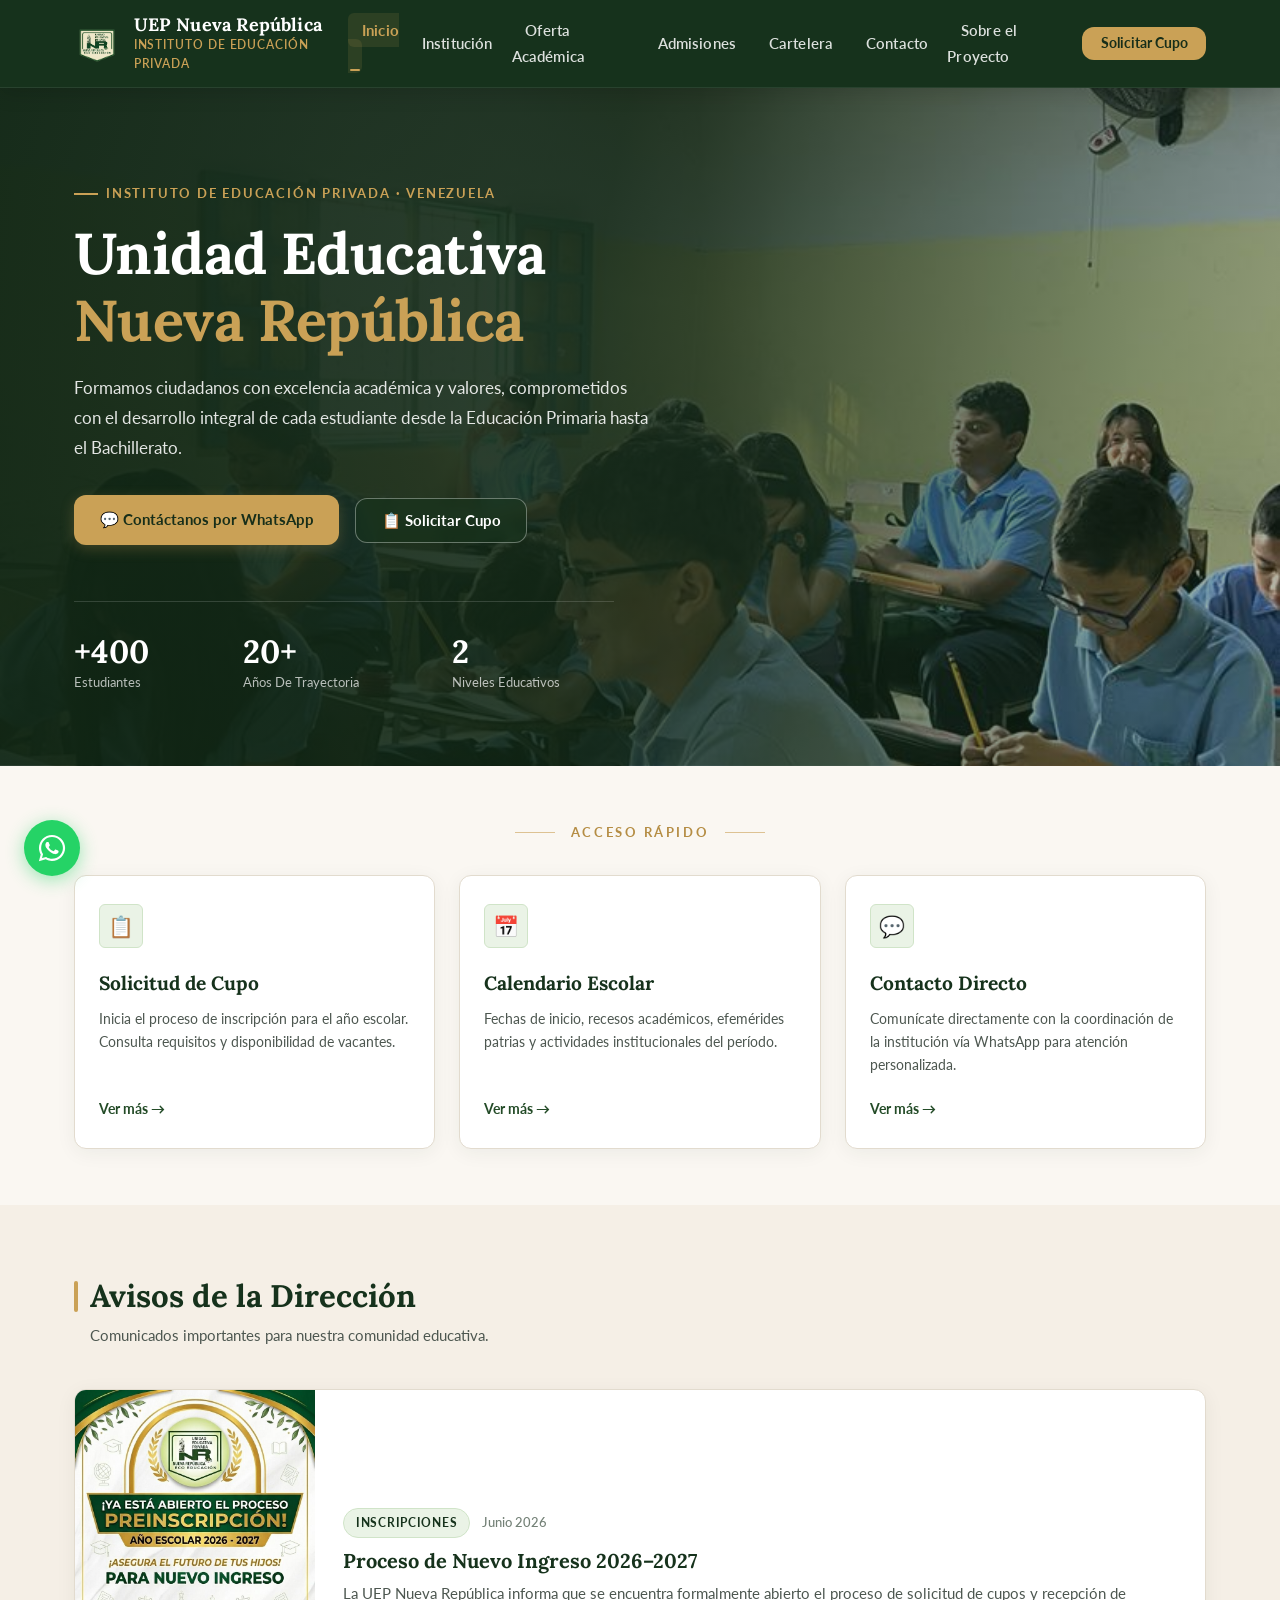
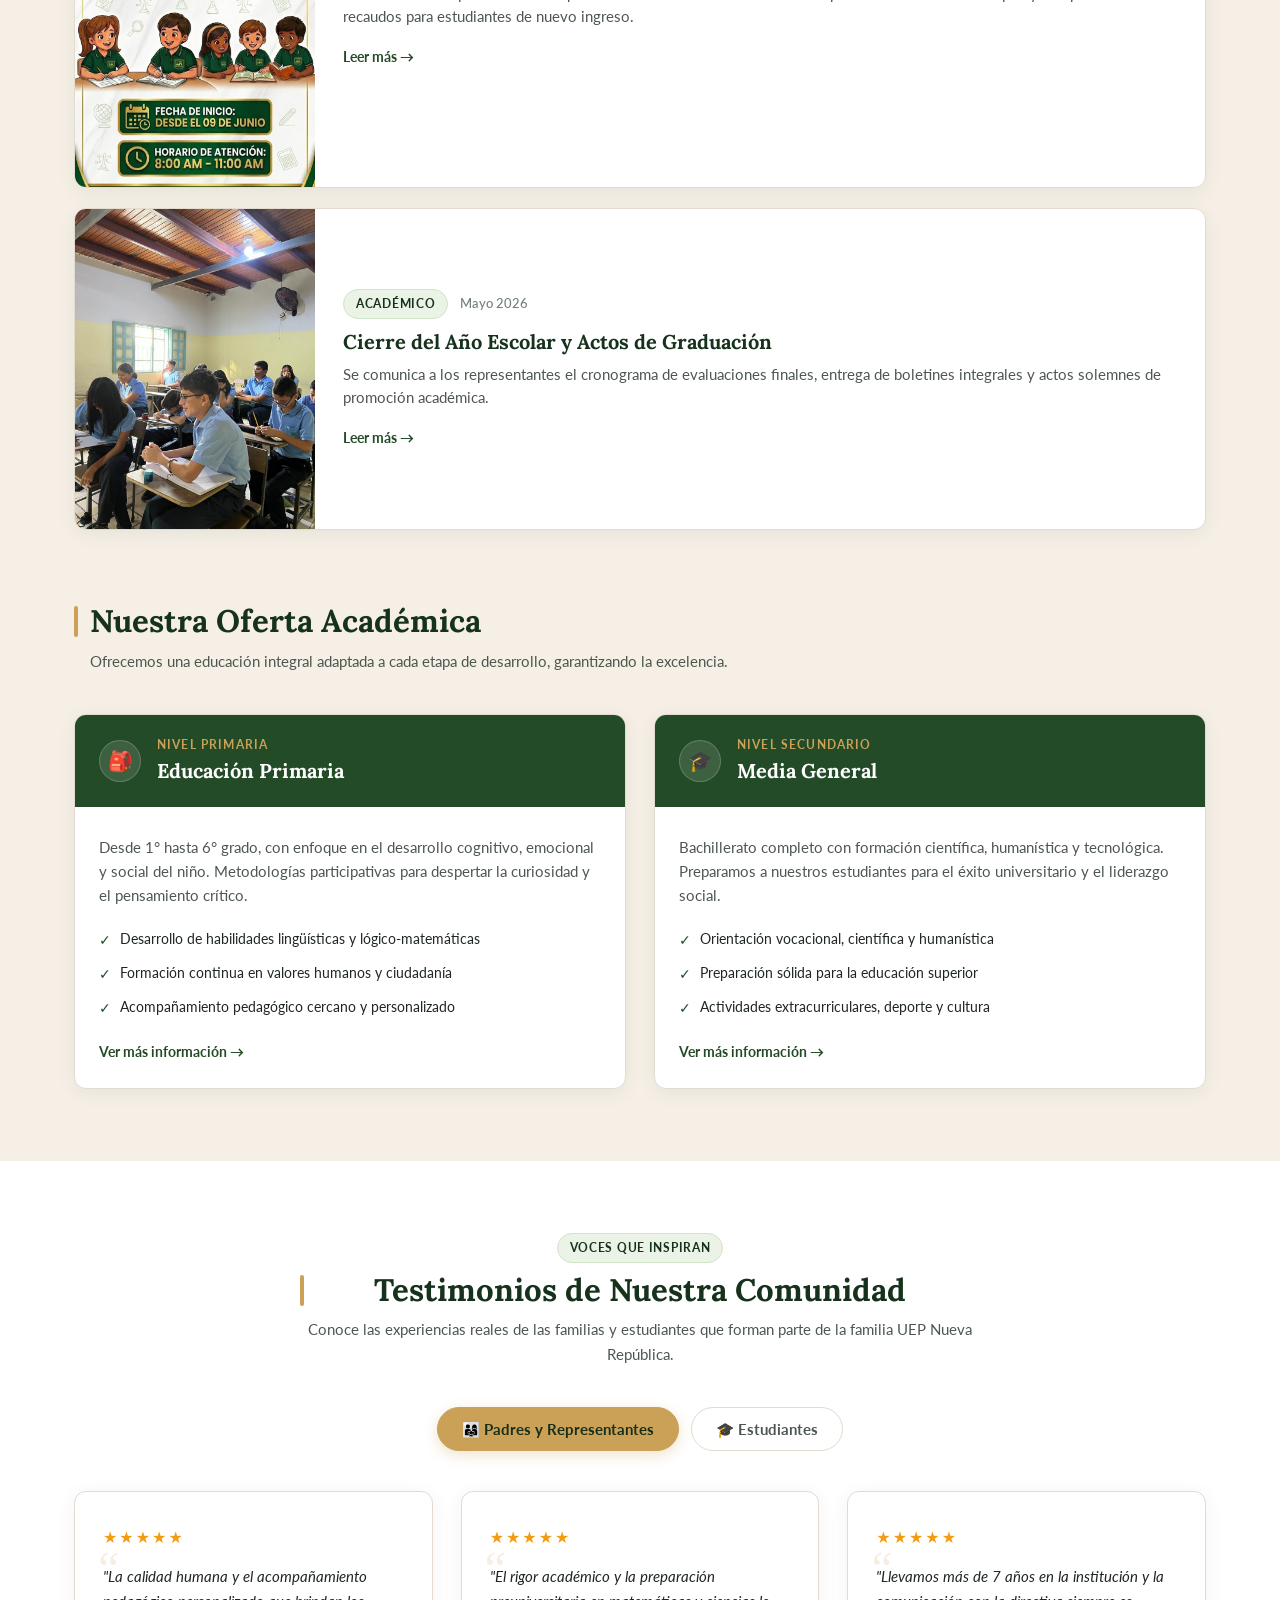
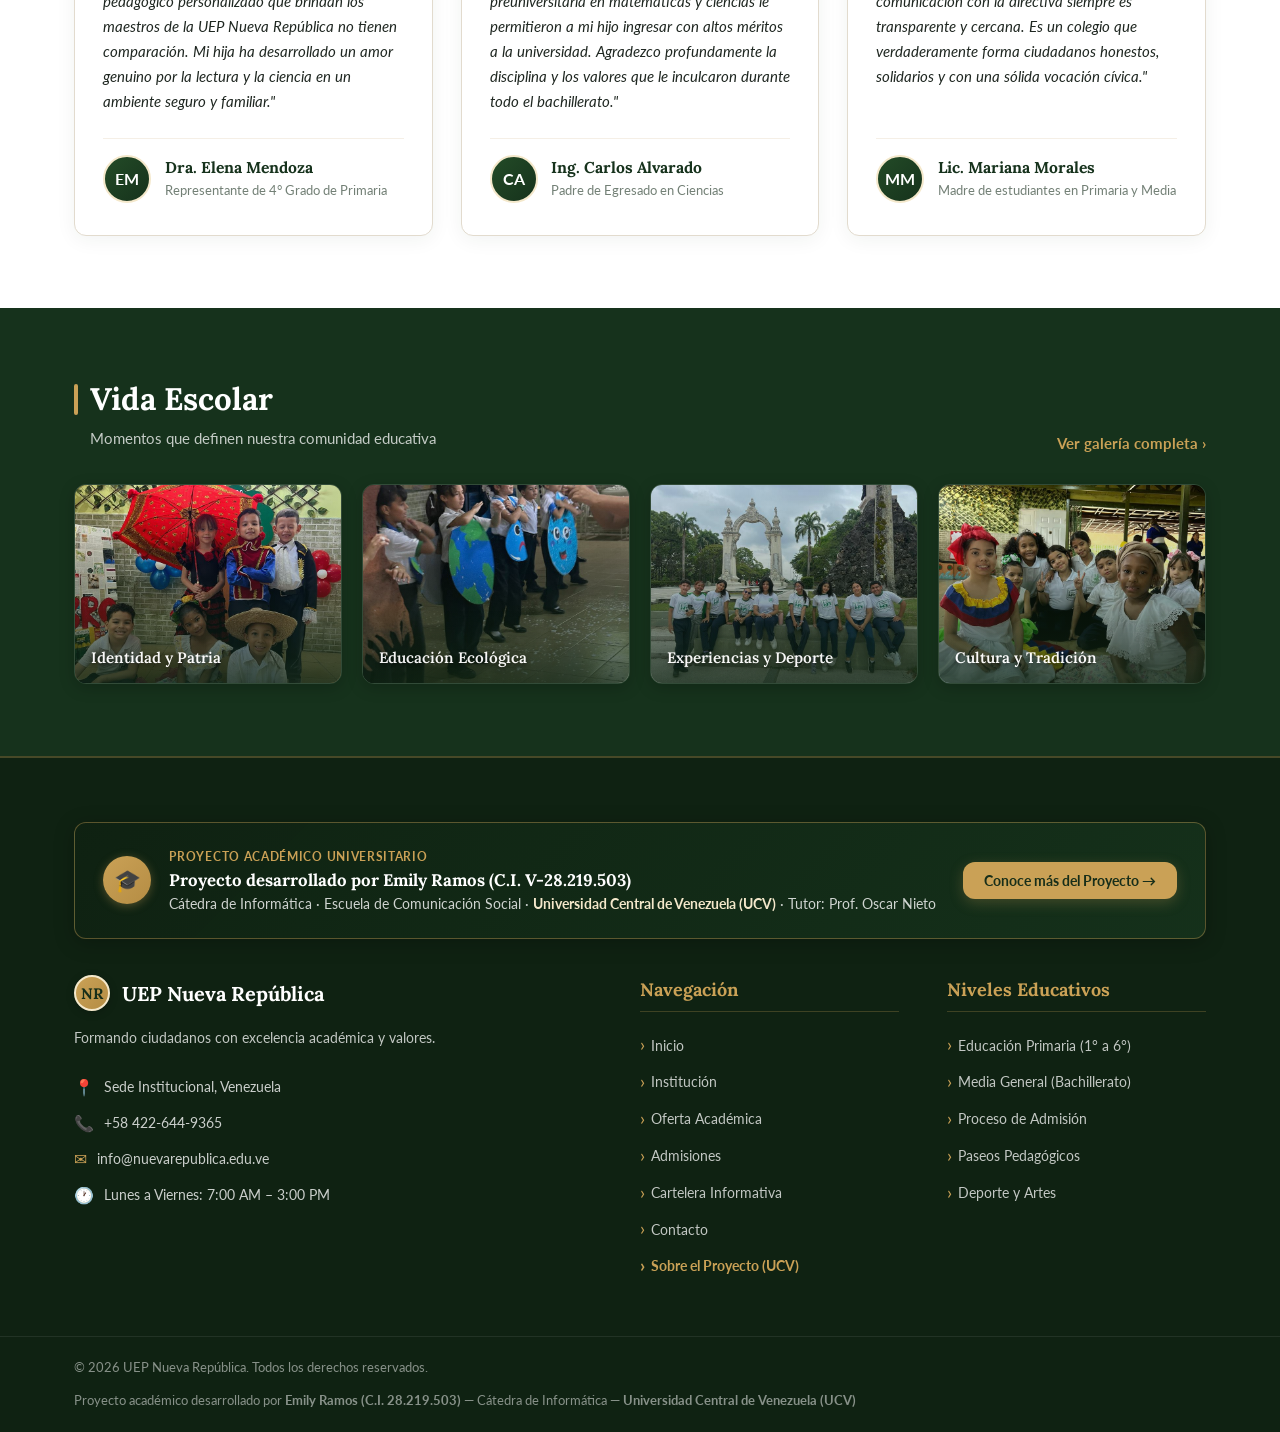
==== commit 6e707684: "feat: add academic project details, extracurricular field trips section, and related media assets" ====
--- a/index.html
+++ b/index.html
@@ -1712,6 +1712,179 @@
     }
 
     /* ==========================================================================
+       PASEOS PEDAGÓGICOS (ACTIVIDADES EXTRACURRICULARES)
+       ========================================================================== */
+    .paseos-seccion-bloque {
+      margin-top: 3.5rem;
+      padding-top: 2.5rem;
+      border-top: 1px solid var(--borde-suave);
+    }
+
+    .paseos-banner-info {
+      background: linear-gradient(135deg, var(--blanco) 0%, var(--verde-menta) 100%);
+      border: 1px solid var(--verde-menta-borde);
+      border-left: 4px solid var(--verde-institucional);
+      border-radius: var(--radio-md);
+      padding: 1.25rem 1.5rem;
+      margin-bottom: 2rem;
+      display: flex;
+      align-items: flex-start;
+      gap: 1rem;
+      box-shadow: var(--sombra-card);
+    }
+
+    .paseos-banner-icono {
+      font-size: 1.75rem;
+      line-height: 1;
+      flex-shrink: 0;
+      margin-top: 0.15rem;
+    }
+
+    .paseos-banner-texto {
+      font-size: 0.92rem;
+      color: var(--texto-oscuro);
+      line-height: 1.55;
+    }
+
+    .paseos-banner-texto strong {
+      color: var(--verde-bosque-oscuro);
+    }
+
+    .paseos-grid {
+      display: grid;
+      grid-template-columns: repeat(auto-fit, minmax(260px, 1fr));
+      gap: 1.5rem;
+    }
+
+    .paseo-card {
+      background-color: var(--blanco);
+      border-radius: var(--radio-md);
+      border: 1px solid var(--borde-suave);
+      box-shadow: var(--sombra-card);
+      overflow: hidden;
+      display: flex;
+      flex-direction: column;
+      transition: var(--transicion);
+    }
+
+    .paseo-card:hover {
+      transform: translateY(-5px);
+      box-shadow: var(--sombra-hover);
+      border-color: var(--dorado);
+    }
+
+    .paseo-card__img-box {
+      position: relative;
+      width: 100%;
+      height: 190px;
+      overflow: hidden;
+      background-color: #e5ece6;
+      display: flex;
+      align-items: center;
+      justify-content: center;
+    }
+
+    .paseo-card__img {
+      width: 100%;
+      height: 100%;
+      object-fit: cover;
+      object-position: center center;
+      display: block;
+      transition: transform 0.4s ease;
+    }
+
+    .paseo-card:hover .paseo-card__img {
+      transform: scale(1.06);
+    }
+
+    .paseo-card__badge {
+      position: absolute;
+      top: 0.75rem;
+      left: 0.75rem;
+      background-color: rgba(22, 50, 28, 0.85);
+      backdrop-filter: blur(4px);
+      color: var(--blanco);
+      font-size: 0.72rem;
+      font-weight: 700;
+      padding: 0.25rem 0.65rem;
+      border-radius: var(--radio-pill);
+      border: 1px solid rgba(202, 161, 86, 0.4);
+      letter-spacing: 0.03em;
+    }
+
+    .paseo-card__cuerpo {
+      padding: 1.4rem;
+      display: flex;
+      flex-direction: column;
+      flex: 1;
+    }
+
+    .paseo-card__numero {
+      font-size: 0.75rem;
+      font-weight: 700;
+      text-transform: uppercase;
+      letter-spacing: 0.06em;
+      color: var(--dorado-hover);
+      margin-bottom: 0.35rem;
+    }
+
+    .paseo-card__titulo {
+      font-family: var(--fuente-serif);
+      font-size: 1.25rem;
+      font-weight: 700;
+      color: var(--verde-bosque-oscuro);
+      margin-bottom: 0.5rem;
+      line-height: 1.3;
+    }
+
+    .paseo-card__desc {
+      font-size: 0.88rem;
+      color: var(--texto-medio);
+      line-height: 1.55;
+      margin-bottom: 1.15rem;
+    }
+
+    .paseo-card__actividad {
+      background-color: var(--fondo-crema-claro);
+      border: 1px dashed var(--verde-menta-borde);
+      border-radius: var(--radio-sm);
+      padding: 0.65rem 0.8rem;
+      font-size: 0.8rem;
+      color: var(--verde-institucional);
+      margin-bottom: 1.15rem;
+      display: flex;
+      align-items: flex-start;
+      gap: 0.45rem;
+      line-height: 1.4;
+    }
+
+    .paseo-card__actividad-icono {
+      font-size: 1rem;
+      flex-shrink: 0;
+      margin-top: 0.05rem;
+    }
+
+    .paseo-card__actividad strong {
+      color: var(--verde-bosque-oscuro);
+    }
+
+    .paseo-card__tags {
+      margin-top: auto;
+      display: flex;
+      flex-wrap: wrap;
+      gap: 0.35rem;
+    }
+
+    .paseo-card__tag {
+      font-size: 0.72rem;
+      font-weight: 600;
+      padding: 0.2rem 0.55rem;
+      background-color: var(--fondo-crema);
+      border-radius: var(--radio-pill);
+      color: var(--verde-bosque-oscuro);
+    }
+
+    /* ==========================================================================
        PERFIL DEL EGRESADO
        ========================================================================== */
     .perfil-egresado-grid {
@@ -1959,6 +2132,296 @@
       width: 30px;
       height: 30px;
       fill: #ffffff;
+    }
+
+    /* ==========================================================================
+       SECCIÓN: SOBRE EL PROYECTO ACADÉMICO (UCV)
+       ========================================================================== */
+    .proyecto-meta-grid {
+      display: grid;
+      grid-template-columns: repeat(auto-fit, minmax(240px, 1fr));
+      gap: 1.25rem;
+      margin-bottom: 2.5rem;
+    }
+
+    .proyecto-meta-card {
+      background-color: var(--blanco);
+      border-radius: var(--radio-md);
+      border: 1px solid var(--borde-suave);
+      padding: 1.5rem;
+      box-shadow: var(--sombra-card);
+      border-top: 3px solid var(--verde-institucional);
+      transition: var(--transicion);
+    }
+
+    .proyecto-meta-card:hover {
+      transform: translateY(-3px);
+      box-shadow: var(--sombra-hover);
+      border-top-color: var(--dorado);
+    }
+
+    .proyecto-meta-label {
+      font-size: 0.75rem;
+      font-weight: 700;
+      text-transform: uppercase;
+      letter-spacing: 0.05em;
+      color: var(--dorado-hover);
+      margin-bottom: 0.35rem;
+    }
+
+    .proyecto-meta-valor {
+      font-family: var(--fuente-serif);
+      font-size: 1.15rem;
+      font-weight: 700;
+      color: var(--verde-bosque-oscuro);
+      line-height: 1.3;
+    }
+
+    .proyecto-meta-sub {
+      font-size: 0.82rem;
+      color: var(--texto-suave);
+      margin-top: 0.25rem;
+    }
+
+    .proyecto-stats-grid {
+      display: grid;
+      grid-template-columns: repeat(auto-fit, minmax(280px, 1fr));
+      gap: 1.5rem;
+      margin: 2rem 0;
+    }
+
+    .proyecto-stat-box {
+      background: linear-gradient(135deg, var(--verde-bosque-oscuro), var(--verde-institucional));
+      color: var(--blanco);
+      border-radius: var(--radio-md);
+      padding: 1.75rem;
+      border: 1px solid rgba(202, 161, 86, 0.3);
+      box-shadow: var(--sombra-card);
+      position: relative;
+      overflow: hidden;
+    }
+
+    .proyecto-stat-box::after {
+      content: '';
+      position: absolute;
+      right: -20px;
+      bottom: -20px;
+      width: 100px;
+      height: 100px;
+      background: radial-gradient(circle, rgba(202, 161, 86, 0.2) 0%, transparent 70%);
+      border-radius: 50%;
+    }
+
+    .proyecto-stat-num {
+      font-family: var(--fuente-serif);
+      font-size: 2.5rem;
+      font-weight: 700;
+      color: var(--dorado);
+      line-height: 1;
+      margin-bottom: 0.5rem;
+    }
+
+    .proyecto-stat-titulo {
+      font-size: 1.05rem;
+      font-weight: 700;
+      margin-bottom: 0.35rem;
+    }
+
+    .proyecto-stat-desc {
+      font-size: 0.85rem;
+      color: rgba(255, 255, 255, 0.85);
+      line-height: 1.5;
+    }
+
+    .dimensiones-grid {
+      display: grid;
+      grid-template-columns: repeat(auto-fit, minmax(260px, 1fr));
+      gap: 1.5rem;
+      margin-top: 1.5rem;
+    }
+
+    .dimension-card {
+      background-color: var(--blanco);
+      border-radius: var(--radio-md);
+      border: 1px solid var(--borde-suave);
+      padding: 1.75rem;
+      box-shadow: var(--sombra-card);
+      transition: var(--transicion);
+    }
+
+    .dimension-card:hover {
+      transform: translateY(-4px);
+      box-shadow: var(--sombra-hover);
+      border-color: var(--dorado);
+    }
+
+    .dimension-icono {
+      font-size: 2rem;
+      margin-bottom: 0.75rem;
+      display: inline-block;
+    }
+
+    .dimension-titulo {
+      font-family: var(--fuente-serif);
+      font-size: 1.15rem;
+      font-weight: 700;
+      color: var(--verde-bosque-oscuro);
+      margin-bottom: 0.5rem;
+    }
+
+    .dimension-desc {
+      font-size: 0.88rem;
+      color: var(--texto-medio);
+      line-height: 1.6;
+    }
+
+    .fases-desarrollo-grid {
+      display: grid;
+      grid-template-columns: 1fr 1fr;
+      gap: 2rem;
+      margin-top: 1.5rem;
+    }
+
+    .fase-box {
+      background-color: var(--blanco);
+      border-radius: var(--radio-md);
+      padding: 2rem;
+      border: 1px solid var(--borde-suave);
+      box-shadow: var(--sombra-card);
+      position: relative;
+    }
+
+    .fase-box.activa {
+      border-left: 5px solid var(--verde-institucional);
+    }
+
+    .fase-box.futura {
+      border-left: 5px solid var(--dorado);
+    }
+
+    .fase-badge {
+      display: inline-block;
+      font-size: 0.75rem;
+      font-weight: 700;
+      text-transform: uppercase;
+      letter-spacing: 0.05em;
+      padding: 0.25rem 0.75rem;
+      border-radius: var(--radio-pill);
+      margin-bottom: 0.75rem;
+    }
+
+    .fase-badge.activa {
+      background-color: var(--verde-menta);
+      color: var(--verde-bosque-oscuro);
+      border: 1px solid var(--verde-menta-borde);
+    }
+
+    .fase-badge.futura {
+      background-color: var(--dorado-claro);
+      color: #3b2c12;
+      border: 1px solid var(--dorado);
+    }
+
+    .fase-titulo {
+      font-family: var(--fuente-serif);
+      font-size: 1.3rem;
+      font-weight: 700;
+      color: var(--verde-bosque-oscuro);
+      margin-bottom: 0.75rem;
+    }
+
+    .fase-lista {
+      list-style: none;
+    }
+
+    .fase-lista li {
+      display: flex;
+      align-items: flex-start;
+      gap: 0.5rem;
+      font-size: 0.88rem;
+      color: var(--texto-medio);
+      margin-bottom: 0.6rem;
+      line-height: 1.45;
+    }
+
+    .fase-lista li::before {
+      content: '✓';
+      color: var(--verde-institucional);
+      font-weight: 700;
+      flex-shrink: 0;
+    }
+
+    .fase-box.futura .fase-lista li::before {
+      content: '➔';
+      color: var(--dorado-hover);
+    }
+
+    /* Footer Créditos Académicos */
+    .footer-autoria-box {
+      background: linear-gradient(135deg, rgba(15, 34, 18, 0.98), rgba(22, 50, 28, 0.95));
+      border: 1px solid rgba(202, 161, 86, 0.4);
+      border-radius: var(--radio-md);
+      padding: 1.5rem 1.75rem;
+      margin-bottom: 2.25rem;
+      display: flex;
+      align-items: center;
+      justify-content: space-between;
+      flex-wrap: wrap;
+      gap: 1.25rem;
+      box-shadow: 0 4px 20px rgba(0, 0, 0, 0.25);
+    }
+
+    .footer-autoria-info {
+      display: flex;
+      align-items: center;
+      gap: 1.15rem;
+    }
+
+    .footer-autoria-icono {
+      width: 48px;
+      height: 48px;
+      border-radius: 50%;
+      background: linear-gradient(135deg, var(--dorado), var(--dorado-hover));
+      color: #172e19;
+      display: flex;
+      align-items: center;
+      justify-content: center;
+      font-size: 1.35rem;
+      font-weight: 700;
+      flex-shrink: 0;
+      box-shadow: 0 2px 10px rgba(202, 161, 86, 0.35);
+    }
+
+    .footer-autoria-textos {
+      display: flex;
+      flex-direction: column;
+      gap: 0.25rem;
+    }
+
+    .footer-autoria-etiqueta {
+      font-size: 0.72rem;
+      font-weight: 700;
+      text-transform: uppercase;
+      letter-spacing: 0.06em;
+      color: var(--dorado);
+    }
+
+    .footer-autoria-titulo {
+      font-family: var(--fuente-serif);
+      font-size: 1.05rem;
+      font-weight: 700;
+      color: var(--blanco);
+      line-height: 1.3;
+    }
+
+    .footer-autoria-sub {
+      font-size: 0.85rem;
+      color: rgba(255, 255, 255, 0.8);
+      line-height: 1.4;
+    }
+
+    .footer-autoria-sub strong {
+      color: var(--dorado-claro);
     }
 
     /* ==========================================================================
@@ -2112,6 +2575,7 @@
           <li><a class="nav__enlace" data-pagina="pagina-admisiones" href="#admisiones">Admisiones</a></li>
           <li><a class="nav__enlace" data-pagina="pagina-cartelera" href="#cartelera">Cartelera</a></li>
           <li><a class="nav__enlace" data-pagina="pagina-contacto" href="#contacto">Contacto</a></li>
+          <li><a class="nav__enlace" data-pagina="pagina-proyecto" href="#proyecto">Sobre el Proyecto</a></li>
         </ul>
       </nav>
 
@@ -3083,6 +3547,123 @@
             </article>
 
           </div>
+
+          <!-- ── SUBSECCIÓN PASEOS PEDAGÓGICOS ── -->
+          <div class="paseos-seccion-bloque">
+            <div class="encabezado-bloque" style="margin-bottom: 1.5rem;">
+              <span class="badge-dorado" style="margin-bottom: 0.5rem;">Aprendizaje Vivencial y en Terreno</span>
+              <h3 class="titulo-con-barra" style="font-size: 1.6rem;">Paseos Pedagógicos</h3>
+              <p class="subtitulo-bloque">Salidas formativas fuera del aula donde el conocimiento se vive en contacto directo con la naturaleza, la historia y la ciencia.</p>
+            </div>
+
+            <!-- Banner Explicativo de la Metodología y Actividad Teórico-Práctica -->
+            <div class="paseos-banner-info">
+              <div class="paseos-banner-icono" aria-hidden="true">🧭</div>
+              <div class="paseos-banner-texto">
+                <strong>Metodología de Evaluación y Consolidación:</strong> Una vez logrado y concluido el paseo extracurricular, los alumnos desarrollan y entregan <strong>informes académicos</strong> detallados o realizan una <strong>actividad teórico/práctica</strong> directamente relacionada con la experiencia del paseo, integrando los conocimientos observados con el currículo escolar.
+              </div>
+            </div>
+
+            <div class="paseos-grid">
+
+              <!-- Paseo 1: El Ávila -->
+              <article class="paseo-card">
+                <div class="paseo-card__img-box">
+                  <img src="img/avila.jpg" alt="Paseo Pedagógico El Ávila - Parque Nacional Waraira Repano" class="paseo-card__img" loading="lazy">
+                  <span class="paseo-card__badge">Ecología & Geografía</span>
+                </div>
+                <div class="paseo-card__cuerpo">
+                  <span class="paseo-card__numero">Paseo Pedagógico 01</span>
+                  <h4 class="paseo-card__titulo">El Ávila</h4>
+                  <p class="paseo-card__desc">
+                    Jornada de senderismo y exploración ecológica en el Parque Nacional Waraira Repano. Los estudiantes estudian los pisos bioclimáticos, la biodiversidad de flora y fauna, y la importancia hídrica de la cordillera costera.
+                  </p>
+                  <div class="paseo-card__actividad">
+                    <span class="paseo-card__actividad-icono">📝</span>
+                    <div><strong>Actividad posterior:</strong> Entrega de informe botánico, análisis del relieve y evaluación ecológica de campo.</div>
+                  </div>
+                  <div class="paseo-card__tags">
+                    <span class="paseo-card__tag">Senderismo Ecológico</span>
+                    <span class="paseo-card__tag">Botánica y Clima</span>
+                    <span class="paseo-card__tag">Informe de Campo</span>
+                  </div>
+                </div>
+              </article>
+
+              <!-- Paseo 2: Parque Carabobo (Campo de Carabobo) -->
+              <article class="paseo-card">
+                <div class="paseo-card__img-box">
+                  <img src="img/paseo_campo_carabobo.JPG" alt="Paseo Pedagógico Parque y Campo de Carabobo" class="paseo-card__img" loading="lazy">
+                  <span class="paseo-card__badge">Historia & Identidad</span>
+                </div>
+                <div class="paseo-card__cuerpo">
+                  <span class="paseo-card__numero">Paseo Pedagógico 02</span>
+                  <h4 class="paseo-card__titulo">Parque Carabobo</h4>
+                  <p class="paseo-card__desc">
+                    Recorrido cívico-histórico por el Campo de Carabobo y sus monumentos patrios. Una vivencia para profundizar en la gesta independentista, la estrategia militar de los próceres y afianzar los valores republicanos.
+                  </p>
+                  <div class="paseo-card__actividad">
+                    <span class="paseo-card__actividad-icono">🏛️</span>
+                    <div><strong>Actividad posterior:</strong> Redacción de informe histórico, recreación cartográfica y debate cívico institucional.</div>
+                  </div>
+                  <div class="paseo-card__tags">
+                    <span class="paseo-card__tag">Historia Patria</span>
+                    <span class="paseo-card__tag">Valores Republicanos</span>
+                    <span class="paseo-card__tag">Actividad Cívica</span>
+                  </div>
+                </div>
+              </article>
+
+              <!-- Paseo 3: Acuario de Valencia -->
+              <article class="paseo-card">
+                <div class="paseo-card__img-box">
+                  <img src="img/acuario_valencia.jpg" alt="Paseo Pedagógico Acuario de Valencia" class="paseo-card__img" loading="lazy">
+                  <span class="paseo-card__badge">Biología & Conservación</span>
+                </div>
+                <div class="paseo-card__cuerpo">
+                  <span class="paseo-card__numero">Paseo Pedagógico 03</span>
+                  <h4 class="paseo-card__titulo">Acuario de Valencia</h4>
+                  <p class="paseo-card__desc">
+                    Visita pedagógica a los acuarios y áreas zoológicas especializadas. Los alumnos observan la biodiversidad acuática y de agua dulce autóctona de Venezuela, aprendiendo sobre programas de preservación de especies.
+                  </p>
+                  <div class="paseo-card__actividad">
+                    <span class="paseo-card__actividad-icono">🔬</span>
+                    <div><strong>Actividad posterior:</strong> Ficha de clasificación taxonómica, entrega de informe zoológico y taller práctico.</div>
+                  </div>
+                  <div class="paseo-card__tags">
+                    <span class="paseo-card__tag">Ciencias Biológicas</span>
+                    <span class="paseo-card__tag">Preservación Faunística</span>
+                    <span class="paseo-card__tag">Evaluación Práctica</span>
+                  </div>
+                </div>
+              </article>
+
+              <!-- Paseo 4: Viajes a la Playa -->
+              <article class="paseo-card">
+                <div class="paseo-card__img-box">
+                  <img src="img/playa.jpg" alt="Paseo Pedagógico Viajes a la Playa y Ecosistemas Costeros" class="paseo-card__img" loading="lazy">
+                  <span class="paseo-card__badge">Ciencias Naturales & Mar</span>
+                </div>
+                <div class="paseo-card__cuerpo">
+                  <span class="paseo-card__numero">Paseo Pedagógico 04</span>
+                  <h4 class="paseo-card__titulo">Viajes a la Playa</h4>
+                  <p class="paseo-card__desc">
+                    Salida de campo al litoral marino orientada a la investigación de dinámicas costeras, fauna marina intermareal y ecología de playas, integrando el aprendizaje científico con la convivencia y el trabajo en equipo.
+                  </p>
+                  <div class="paseo-card__actividad">
+                    <span class="paseo-card__actividad-icono">🌊</span>
+                    <div><strong>Actividad posterior:</strong> Toma y análisis de muestras, informe de dinámica marina y presentación teórico-práctica.</div>
+                  </div>
+                  <div class="paseo-card__tags">
+                    <span class="paseo-card__tag">Ecosistema Marino</span>
+                    <span class="paseo-card__tag">Dinámica Litoral</span>
+                    <span class="paseo-card__tag">Trabajo de Campo</span>
+                  </div>
+                </div>
+              </article>
+
+            </div>
+          </div>
         </div>
       </section>
 
@@ -3510,14 +4091,244 @@
 
     </main>
 
+    <!-- ==================================================================
+         PÁGINA 7: SOBRE EL PROYECTO (CONTEXTO ACADÉMICO UCV)
+         ================================================================== -->
+    <main id="pagina-proyecto" class="pagina" role="main" aria-label="Sobre el Proyecto Académico">
+
+      <!-- Encabezado de página interior -->
+      <div class="encabezado-interior">
+        <div class="contenedor">
+          <span class="badge-dorado" style="margin-bottom: 0.75rem;">Universidad Central de Venezuela · Cátedra de Informática</span>
+          <h1 class="encabezado-interior__titulo">Sobre el Proyecto</h1>
+          <p class="encabezado-interior__subtitulo">Levantamiento de Necesidades de Información y Desarrollo del Sitio Web Institucional</p>
+          <nav class="migas" aria-label="Ruta de navegación">
+            <a href="#inicio" data-ir-a="pagina-inicio">Inicio</a>
+            <span aria-hidden="true">/</span>
+            <span aria-current="page">Sobre el Proyecto</span>
+          </nav>
+        </div>
+      </div>
+
+      <!-- ── 1. FICHA TÉCNICA Y AUTORÍA ACADÉMICA ── -->
+      <section class="seccion seccion-blanca" aria-labelledby="autoria-titulo">
+        <div class="contenedor">
+          <div class="encabezado-bloque">
+            <span class="badge-menta" style="margin-bottom: 0.5rem;">Transparencia & Autoría</span>
+            <h2 class="titulo-con-barra" id="autoria-titulo">Ficha Técnica Académica</h2>
+            <p class="subtitulo-bloque">Datos institucionales y de autoría del proyecto universitario conforme a los estándares de la Escuela de Comunicación Social.</p>
+          </div>
+
+          <div class="proyecto-meta-grid">
+            <div class="proyecto-meta-card">
+              <div class="proyecto-meta-label">Desarrolladora / Autora</div>
+              <div class="proyecto-meta-valor">Emily Ramos</div>
+              <div class="proyecto-meta-sub">C.I. V-28.219.503</div>
+            </div>
+
+            <div class="proyecto-meta-card">
+              <div class="proyecto-meta-label">Casa de Estudios</div>
+              <div class="proyecto-meta-valor">Universidad Central de Venezuela</div>
+              <div class="proyecto-meta-sub">Facultad de Humanidades y Educación</div>
+            </div>
+
+            <div class="proyecto-meta-card">
+              <div class="proyecto-meta-label">Escuela & Cátedra</div>
+              <div class="proyecto-meta-valor">Escuela de Comunicación Social</div>
+              <div class="proyecto-meta-sub">Dpto. de Métodos · Cátedra de Informática (Sección A)</div>
+            </div>
+
+            <div class="proyecto-meta-card">
+              <div class="proyecto-meta-label">Tutor Académico</div>
+              <div class="proyecto-meta-valor">Prof. Oscar Nieto</div>
+              <div class="proyecto-meta-sub">Cátedra de Informática</div>
+            </div>
+
+            <div class="proyecto-meta-card">
+              <div class="proyecto-meta-label">Institución Beneficiaria</div>
+              <div class="proyecto-meta-valor">U.E.P. Nueva República</div>
+              <div class="proyecto-meta-sub">Director: Julio Tellez · Coord.: Ninoska Díaz / Mirtha Goncalves</div>
+            </div>
+
+            <div class="proyecto-meta-card">
+              <div class="proyecto-meta-label">Período de Ejecución</div>
+              <div class="proyecto-meta-valor">Caracas, Mayo 2026</div>
+              <div class="proyecto-meta-sub">Fase 1: Levantamiento y Desarrollo Web</div>
+            </div>
+          </div>
+        </div>
+      </section>
+
+      <!-- ── 2. DIAGNÓSTICO Y CONTEXTO DEL TRABAJO ── -->
+      <section class="seccion seccion-crema" aria-labelledby="diagnostico-titulo">
+        <div class="contenedor">
+          <div class="encabezado-bloque">
+            <span class="badge-dorado" style="margin-bottom: 0.5rem;">Investigación de Campo & Diagnóstico</span>
+            <h2 class="titulo-con-barra" id="diagnostico-titulo">Contexto y Justificación del Proyecto</h2>
+            <p class="subtitulo-bloque">Problemática detectada en la institución y evidencia recopilada durante el estudio de campo.</p>
+          </div>
+
+          <div style="background-color: var(--blanco); border-radius: var(--radio-md); padding: 2rem; border: 1px solid var(--borde-suave); box-shadow: var(--sombra-card); margin-bottom: 2rem;">
+            <h3 style="font-family: var(--fuente-serif); color: var(--verde-bosque-oscuro); font-size: 1.3rem; margin-bottom: 0.75rem;">El Reto Comunicacional Institucional</h3>
+            <p style="font-size: 0.95rem; color: var(--texto-medio); line-height: 1.7; margin-bottom: 1rem;">
+              La investigación inicial y las entrevistas con el equipo directivo (Director Julio Tellez y Coordinadora Ninoska Díaz) revelaron que la <strong>U.E.P. Nueva República</strong> enfrentaba una severa problemática de discontinuidad informativa. El uso exclusivo de canales informales (grupos de WhatsApp saturados, publicaciones efímeras en Instagram y papelógrafos físicos) generaba pérdida constante de datos clave, desinformación en los procesos de inscripción y sobrecarga administrativa en las secretarías.
+            </p>
+            <p style="font-size: 0.95rem; color: var(--texto-medio); line-height: 1.7;">
+              Este proyecto universitario surge para dotar al plantel de un <strong>centro operativo digital formal, centralizado y soberano</strong>, diseñado para transformar la comunicación escolar, automatizar la captación de matrícula y brindar atención inmediata y organizada a toda la comunidad educativa.
+            </p>
+          </div>
+
+          <!-- Métricas del Estudio de Campo -->
+          <div class="proyecto-stats-grid">
+            <div class="proyecto-stat-box">
+              <div class="proyecto-stat-num">82%</div>
+              <div class="proyecto-stat-titulo">Comunidad Móvil (Mobile-First)</div>
+              <div class="proyecto-stat-desc">
+                El 82% de los representantes consulta la información escolar a través de sus teléfonos inteligentes, haciendo indispensable una arquitectura web ultra ligera y 100% adaptable.
+              </div>
+            </div>
+
+            <div class="proyecto-stat-box">
+              <div class="proyecto-stat-num">90%</div>
+              <div class="proyecto-stat-titulo">Fricción en Canales Informales</div>
+              <div class="proyecto-stat-desc">
+                El 90% de la comunidad experimentaba dificultades severas o moderadas para localizar circulares, normativas, costos y requisitos dentro de chats masivos y redes sociales.
+              </div>
+            </div>
+
+            <div class="proyecto-stat-box">
+              <div class="proyecto-stat-num">&lt; 3 Clics</div>
+              <div class="proyecto-stat-titulo">Eficiencia de Navegación</div>
+              <div class="proyecto-stat-desc">
+                Diseño optimizado para que cualquier representante o adulto mayor pueda consultar recaudos, solicitar cupos o descargar circulares oficiales en un máximo de tres interacciones.
+              </div>
+            </div>
+          </div>
+        </div>
+      </section>
+
+      <!-- ── 3. DIMENSIONES DEL LEVANTAMIENTO ── -->
+      <section class="seccion seccion-blanca" aria-labelledby="dimensiones-titulo">
+        <div class="contenedor">
+          <div class="encabezado-bloque">
+            <span class="badge-menta" style="margin-bottom: 0.5rem;">Pilares del Levantamiento</span>
+            <h2 class="titulo-con-barra" id="dimensiones-titulo">Dimensiones y Requerimientos del Sistema</h2>
+            <p class="subtitulo-bloque">Ejes estratégicos abordados en el desarrollo de la plataforma web institucional.</p>
+          </div>
+
+          <div class="dimensiones-grid">
+            <!-- Dimensión 1 -->
+            <article class="dimension-card">
+              <span class="dimension-icono" aria-hidden="true">🏛️</span>
+              <h3 class="dimension-titulo">Dimensión Informativa</h3>
+              <p class="dimension-desc">
+                Despliegue transparente de la identidad institucional, misión, visión, historia y equipo directivo, consolidando la reputación y confianza de la U.E.P. Nueva República.
+              </p>
+            </article>
+
+            <!-- Dimensión 2 -->
+            <article class="dimension-card">
+              <span class="dimension-icono" aria-hidden="true">📝</span>
+              <h3 class="dimension-titulo">Dimensión Administrativa</h3>
+              <p class="dimension-desc">
+                Digitalización del embudo de admisión mediante formularios dinámicos de solicitud de cupos y descarga organizada de planillas de recaudos en PDF, descongestionando las oficinas.
+              </p>
+            </article>
+
+            <!-- Dimensión 3 -->
+            <article class="dimension-card">
+              <span class="dimension-icono" aria-hidden="true">🤖</span>
+              <h3 class="dimension-titulo">Dimensión Comunicacional</h3>
+              <p class="dimension-desc">
+                Integración de un chatbot interactivo para preguntas frecuentes y un botón flotante inteligente con enlace directo al WhatsApp institucional de secretaría para atención en tiempo real.
+              </p>
+            </article>
+
+            <!-- Dimensión 4 -->
+            <article class="dimension-card">
+              <span class="dimension-icono" aria-hidden="true">🛡️</span>
+              <h3 class="dimension-titulo">Seguridad & LOPNNA</h3>
+              <p class="dimension-desc">
+                Estricto cumplimiento de normativas del MPPE y resguardo de la identidad e imagen de niños, niñas y adolescentes según la LOPNNA en todos los módulos y formularios.
+              </p>
+            </article>
+          </div>
+        </div>
+      </section>
+
+      <!-- ── 4. ESTRATEGIA DE DESARROLLO POR FASES ── -->
+      <section class="seccion seccion-crema" aria-labelledby="fases-titulo">
+        <div class="contenedor">
+          <div class="encabezado-bloque">
+            <span class="badge-dorado" style="margin-bottom: 0.5rem;">Hoja de Ruta Tecnológica</span>
+            <h2 class="titulo-con-barra" id="fases-titulo">Estrategia Metodológica por Fases</h2>
+            <p class="subtitulo-bloque">Priorización del Producto Mínimo Viable (MVP) para 2026 e innovaciones proyectadas.</p>
+          </div>
+
+          <div class="fases-desarrollo-grid">
+            <!-- Fase 1: MVP -->
+            <div class="fase-box activa">
+              <span class="fase-badge activa">Fase 1 · Producto Mínimo Viable (Implementada)</span>
+              <h3 class="fase-titulo">Infraestructura Matriz y Captación</h3>
+              <ul class="fase-lista">
+                <li>Despliegue de la página web institucional con arquitectura responsive Mobile-First.</li>
+                <li>Módulo interactivo de Admisiones con formulario automatizado de solicitud de cupo.</li>
+                <li>Desglose curricular completo (Educación Primaria y Media General) con catálogo de Paseos Pedagógicos.</li>
+                <li>Integración del widget chatbot y botón flotante de WhatsApp hacia secretaría.</li>
+                <li>Sección de Cartelera Informativa y canales unificados de contacto institucional.</li>
+              </ul>
+            </div>
+
+            <!-- Fase 2: Expansión -->
+            <div class="fase-box futura">
+              <span class="fase-badge futura">Fase 2 · Expansión e Innovación Futura</span>
+              <h3 class="fase-titulo">Automatización Avanzada y Autogestión</h3>
+              <ul class="fase-lista">
+                <li>Cartelera informativa autogestionable con módulo de publicación masiva de circulares en PDF.</li>
+                <li>Asistente conversacional con Inteligencia Artificial para filtrado inteligente de consultas normativas.</li>
+                <li>Optimización avanzada SEO local para posicionamiento en motores de búsqueda.</li>
+                <li>Portal de autogestión de calificaciones y constancias de estudio digitales.</li>
+              </ul>
+            </div>
+          </div>
+
+          <!-- Llamado a la acción de retorno -->
+          <div style="text-align: center; margin-top: 3rem;">
+            <button class="btn-dorado" data-ir-a="pagina-inicio">
+              ← Volver a la Página Principal
+            </button>
+          </div>
+        </div>
+      </section>
+
+    </main>
+
   </div><!-- /contenido-principal -->
 
 
   <!-- ======================================================================
-       FOOTER INSTITUCIONAL
+       FOOTER INSTITUCIONAL CON CRÉDITOS ACADÉMICOS UCV
        ====================================================================== -->
   <footer class="footer" role="contentinfo">
     <div class="contenedor">
+
+      <!-- Banner de Autoría y Contexto Académico UCV -->
+      <div class="footer-autoria-box">
+        <div class="footer-autoria-info">
+          <div class="footer-autoria-icono" aria-hidden="true">🎓</div>
+          <div class="footer-autoria-textos">
+            <span class="footer-autoria-etiqueta">Proyecto Académico Universitario</span>
+            <span class="footer-autoria-titulo">Proyecto desarrollado por Emily Ramos (C.I. V-28.219.503)</span>
+            <span class="footer-autoria-sub">
+              Cátedra de Informática · Escuela de Comunicación Social · <strong>Universidad Central de Venezuela (UCV)</strong> · Tutor: Prof. Oscar Nieto
+            </span>
+          </div>
+        </div>
+        <button class="btn-dorado" data-ir-a="pagina-proyecto" style="padding: 0.6rem 1.3rem; font-size: 0.88rem;">
+          Conoce más del Proyecto →
+        </button>
+      </div>
+
       <div class="footer__grid">
 
         <!-- Columna 1: Marca y Contacto -->
@@ -3557,9 +4368,9 @@
             <li><a class="footer__enlace-item" data-ir-a="pagina-institucion" href="#institucion">Institución</a></li>
             <li><a class="footer__enlace-item" data-ir-a="pagina-oferta" href="#oferta">Oferta Académica</a></li>
             <li><a class="footer__enlace-item" data-ir-a="pagina-admisiones" href="#admisiones">Admisiones</a></li>
-            <li><a class="footer__enlace-item" data-ir-a="pagina-cartelera" href="#cartelera">Cartelera Informativa</a>
-            </li>
+            <li><a class="footer__enlace-item" data-ir-a="pagina-cartelera" href="#cartelera">Cartelera Informativa</a></li>
             <li><a class="footer__enlace-item" data-ir-a="pagina-contacto" href="#contacto">Contacto</a></li>
+            <li><a class="footer__enlace-item" data-ir-a="pagina-proyecto" href="#proyecto" style="color: var(--dorado); font-weight: 700;">Sobre el Proyecto (UCV)</a></li>
           </ul>
         </nav>
 
@@ -3567,14 +4378,10 @@
         <div>
           <h3 class="footer__col-titulo">Niveles Educativos</h3>
           <ul class="footer__enlaces-lista">
-            <li><a class="footer__enlace-item" data-ir-a="pagina-oferta" href="#oferta">Educación Primaria (1° a 6°)</a>
-            </li>
-            <li><a class="footer__enlace-item" data-ir-a="pagina-oferta" href="#oferta">Media General (Bachillerato)</a>
-            </li>
-            <li><a class="footer__enlace-item" data-ir-a="pagina-admisiones" href="#admisiones">Proceso de Admisión</a>
-            </li>
-            <li><a class="footer__enlace-item" data-ir-a="pagina-admisiones" href="#admisiones">Programas de
-                Formación</a></li>
+            <li><a class="footer__enlace-item" data-ir-a="pagina-oferta" href="#oferta">Educación Primaria (1° a 6°)</a></li>
+            <li><a class="footer__enlace-item" data-ir-a="pagina-oferta" href="#oferta">Media General (Bachillerato)</a></li>
+            <li><a class="footer__enlace-item" data-ir-a="pagina-admisiones" href="#admisiones">Proceso de Admisión</a></li>
+            <li><a class="footer__enlace-item" data-ir-a="pagina-admisiones" href="#admisiones">Paseos Pedagógicos</a></li>
             <li><a class="footer__enlace-item" data-ir-a="pagina-cartelera" href="#cartelera">Deporte y Artes</a></li>
           </ul>
         </div>
@@ -3582,11 +4389,11 @@
       </div>
     </div>
 
-    <!-- Barra de copyright inferior -->
+    <!-- Barra de copyright y autoría inferior -->
     <div class="footer__barra-inferior">
       <div class="contenedor">
         <div>© 2026 UEP Nueva República. Todos los derechos reservados.</div>
-        <div>Diseño institucional educativo</div>
+        <div>Proyecto académico desarrollado por <strong>Emily Ramos (C.I. 28.219.503)</strong> — Cátedra de Informática — <strong>Universidad Central de Venezuela (UCV)</strong></div>
       </div>
     </div>
   </footer>
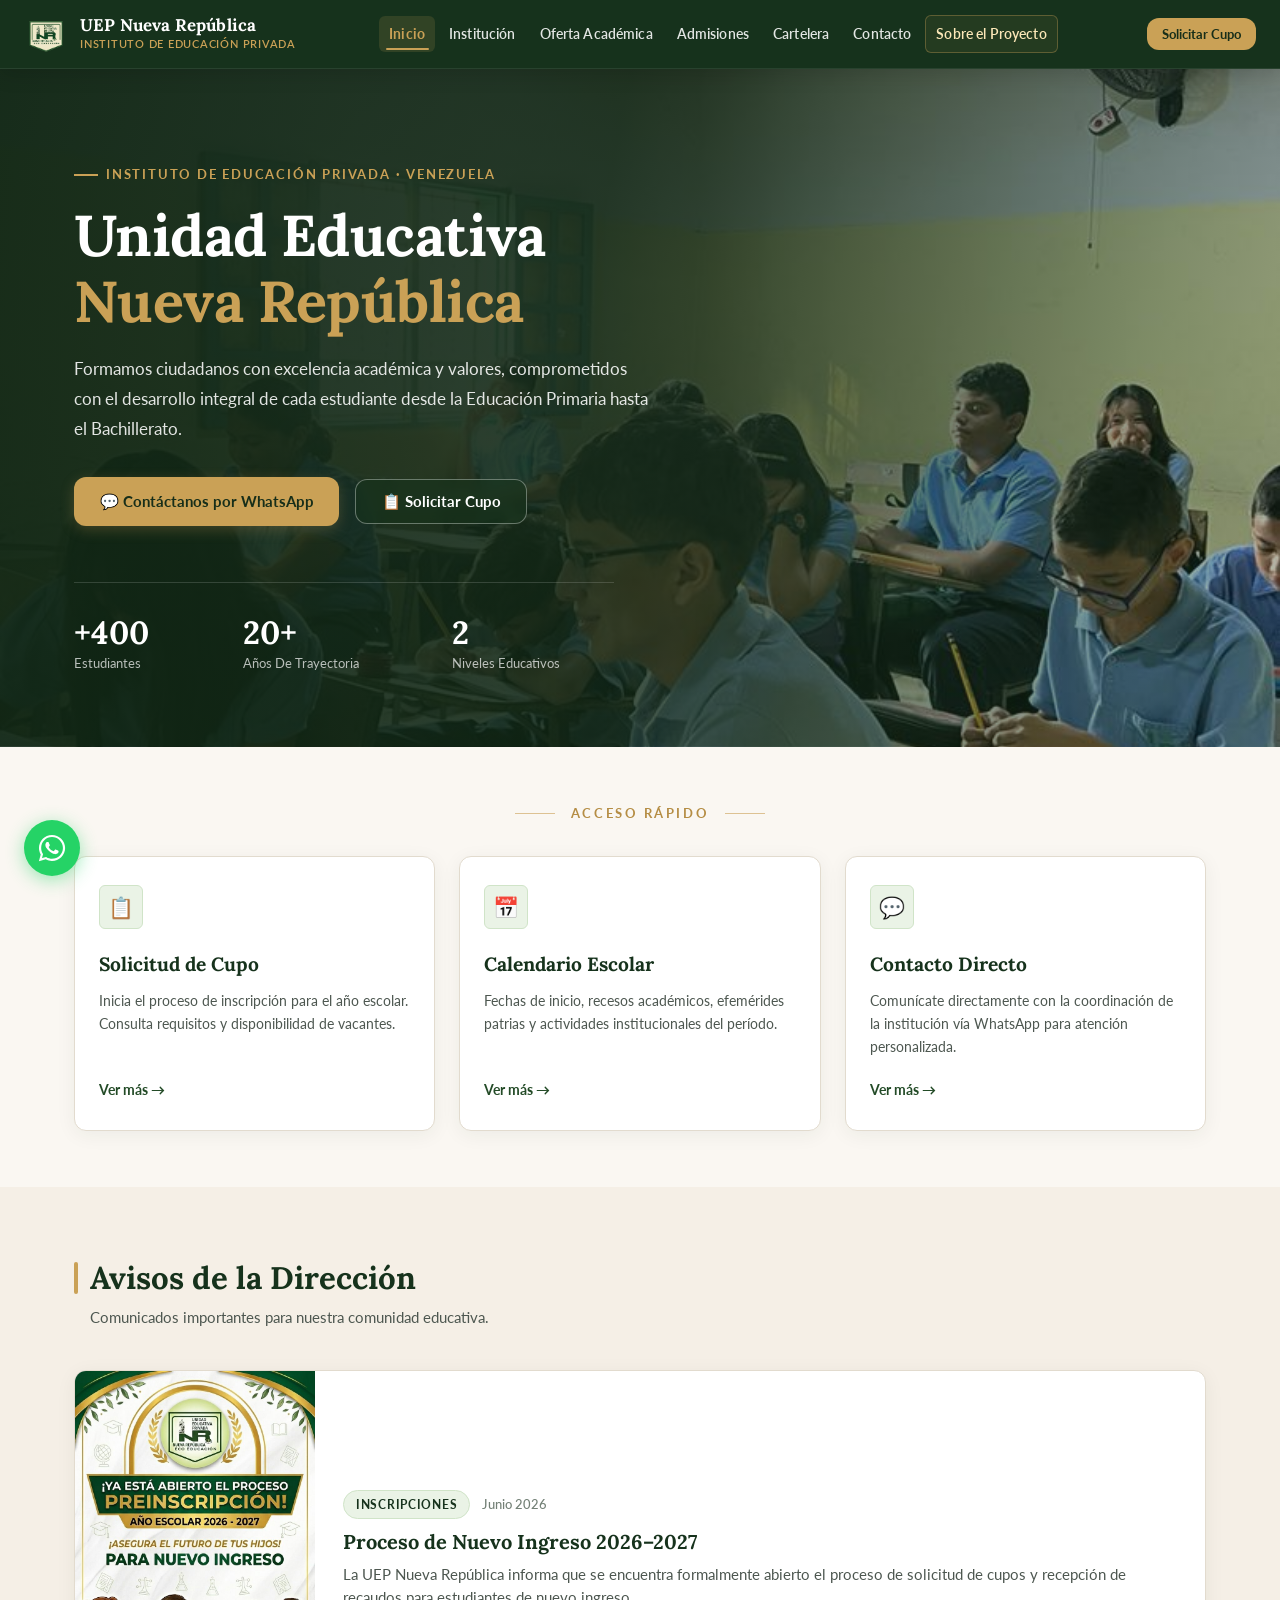
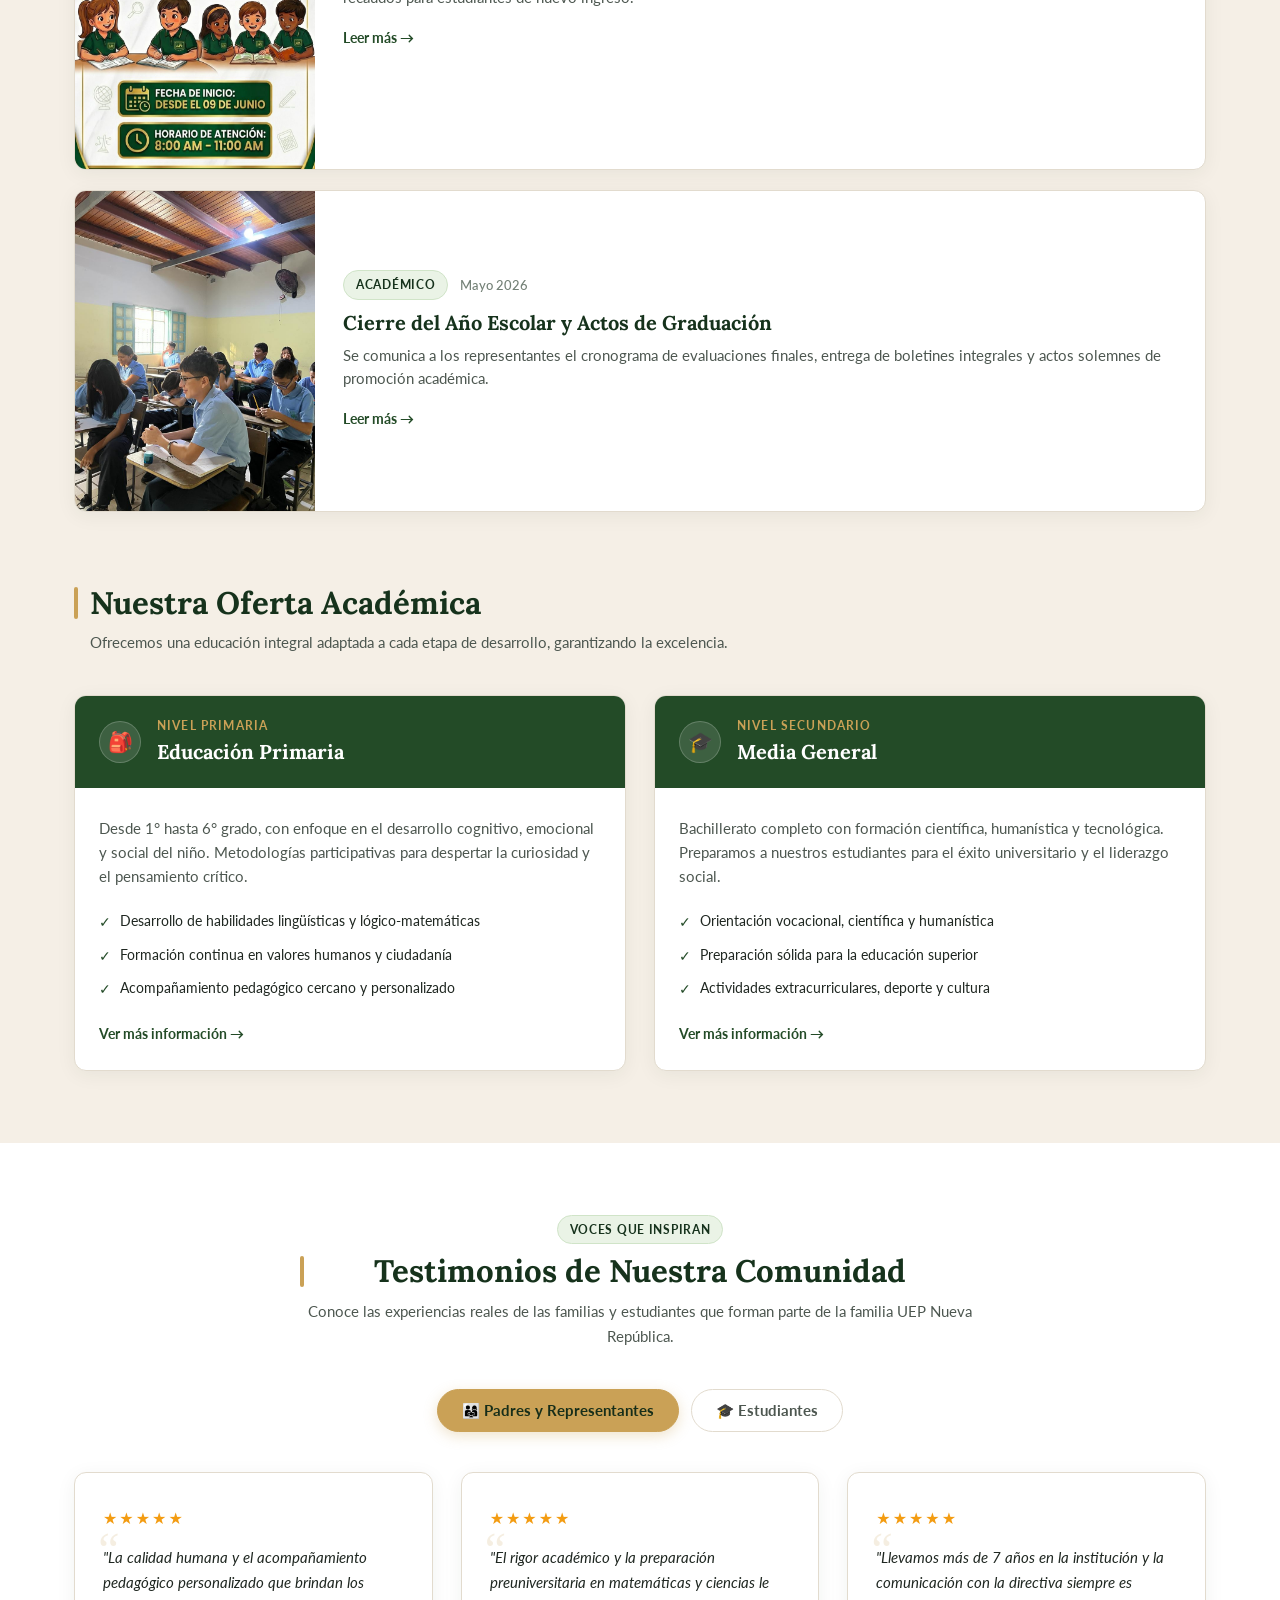
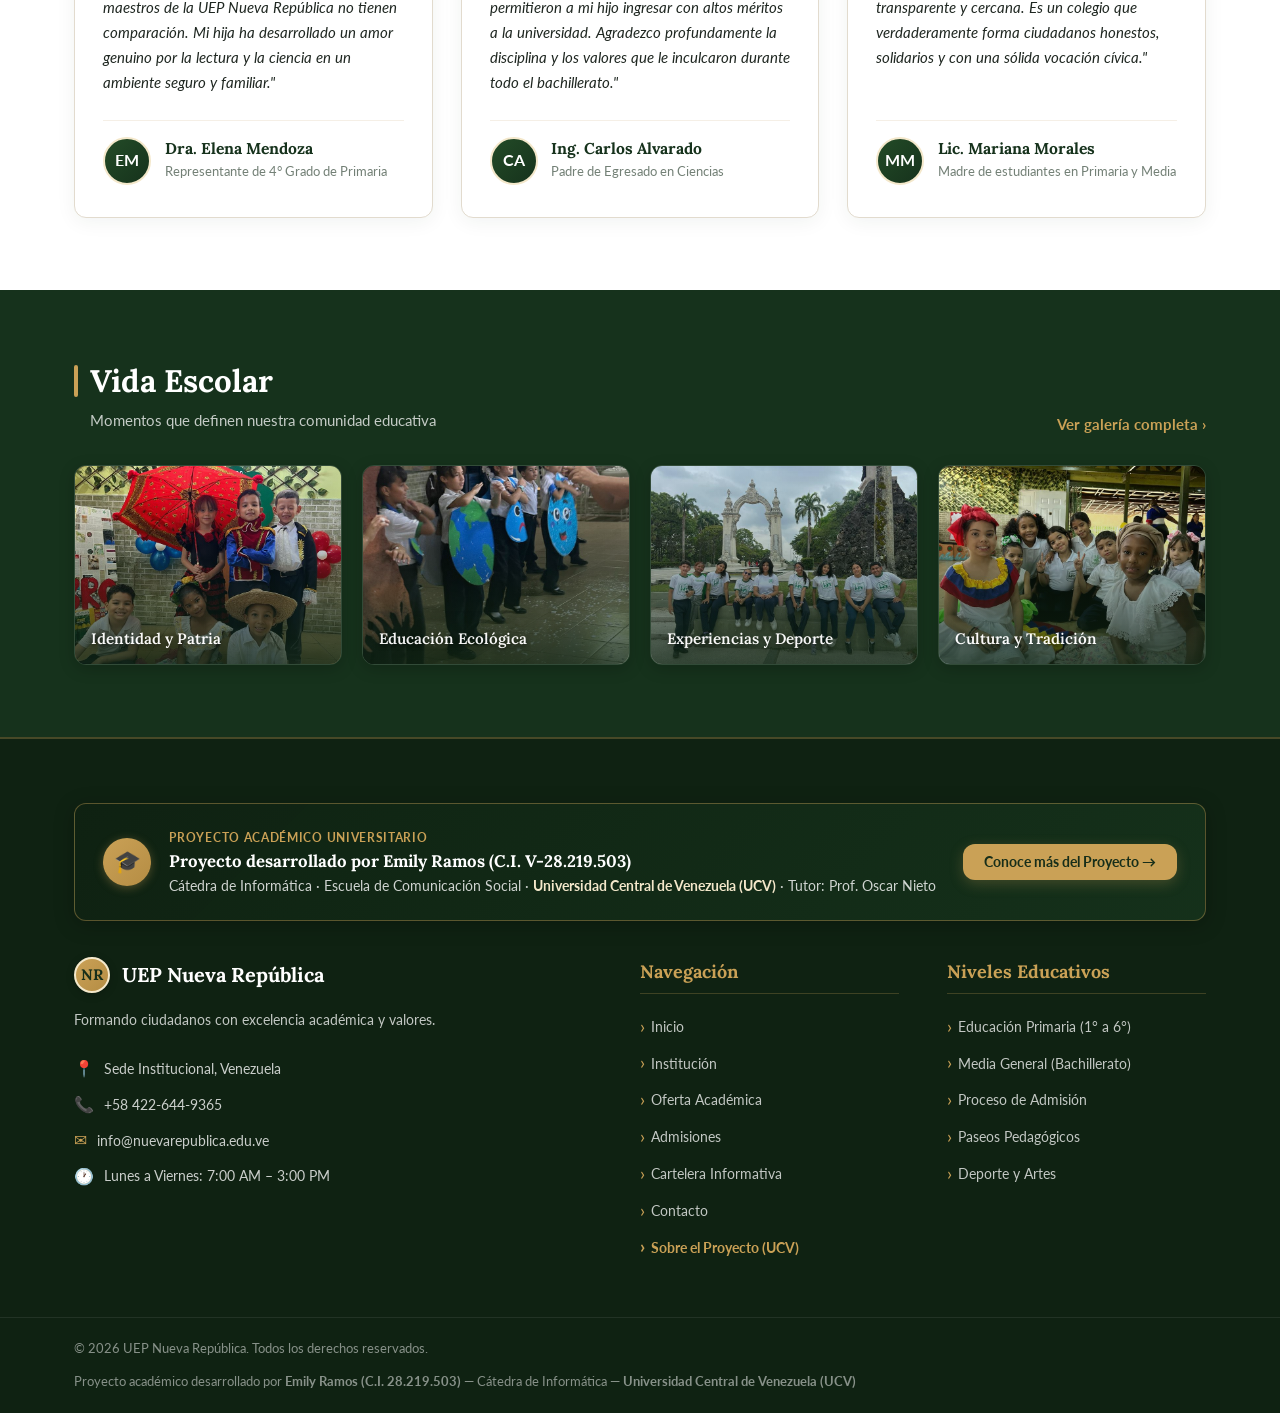
==== commit 0c1b697e: "feat: add author profile card component with photo and update header layout styles" ====
--- a/index.html
+++ b/index.html
@@ -324,28 +324,30 @@
       display: flex;
       align-items: center;
       justify-content: space-between;
-      padding: 0.85rem 1.5rem;
-      max-width: 1180px;
+      padding: 0.75rem 1.5rem;
+      max-width: 1360px;
       margin: 0 auto;
+      gap: 0.75rem;
     }
 
     .header__logo {
       display: flex;
       align-items: center;
-      gap: 0.85rem;
+      gap: 0.75rem;
       text-decoration: none;
+      flex-shrink: 0;
     }
 
     .header__logo-escudo {
-      width: 44px;
-      height: 44px;
+      width: 42px;
+      height: 42px;
       background: linear-gradient(135deg, var(--dorado), var(--dorado-hover));
       border-radius: 50%;
       display: flex;
       align-items: center;
       justify-content: center;
       font-family: var(--fuente-serif);
-      font-size: 1.15rem;
+      font-size: 1.1rem;
       font-weight: 700;
       color: #172e19;
       flex-shrink: 0;
@@ -354,7 +356,7 @@
     }
 
     .header__logo-img {
-      height: 46px;
+      height: 44px;
       width: auto;
       object-fit: contain;
     }
@@ -366,47 +368,58 @@
 
     .header__logo-nombre {
       font-family: var(--fuente-serif);
-      font-size: 1.125rem;
+      font-size: 1.06rem;
       font-weight: 700;
       color: var(--blanco);
       line-height: 1.2;
       letter-spacing: 0.01em;
+      white-space: nowrap;
     }
 
     .header__logo-sub {
-      font-size: 0.72rem;
+      font-size: 0.68rem;
       color: var(--dorado);
       text-transform: uppercase;
-      letter-spacing: 0.08em;
+      letter-spacing: 0.07em;
       font-weight: 600;
+      white-space: nowrap;
+    }
+
+    .nav {
+      display: flex;
+      align-items: center;
     }
 
     .nav__lista {
       display: flex;
       align-items: center;
-      gap: 0.35rem;
+      gap: 0.2rem;
+      list-style: none;
     }
 
     .nav__enlace {
       font-family: var(--fuente-cuerpo);
-      font-size: 0.92rem;
+      font-size: 0.86rem;
       font-weight: 600;
-      color: rgba(255, 255, 255, 0.85);
-      padding: 0.5rem 0.85rem;
+      color: rgba(255, 255, 255, 0.88);
+      padding: 0.42rem 0.65rem;
       border-radius: var(--radio-sm);
       transition: var(--transicion);
       letter-spacing: 0.01em;
       position: relative;
+      white-space: nowrap;
+      display: inline-block;
+      text-decoration: none;
     }
 
     .nav__enlace:hover {
       color: var(--blanco);
-      background-color: rgba(255, 255, 255, 0.08);
+      background-color: rgba(255, 255, 255, 0.1);
     }
 
     .nav__enlace.activo {
       color: var(--dorado);
-      background-color: rgba(202, 161, 86, 0.12);
+      background-color: rgba(202, 161, 86, 0.15);
       font-weight: 700;
     }
 
@@ -414,25 +427,39 @@
       content: '';
       position: absolute;
       bottom: 2px;
-      left: 15%;
-      right: 15%;
+      left: 12%;
+      right: 12%;
       height: 2px;
       background-color: var(--dorado);
       border-radius: 2px;
     }
 
+    .nav__enlace[data-pagina="pagina-proyecto"] {
+      border: 1px solid rgba(202, 161, 86, 0.35);
+      background-color: rgba(202, 161, 86, 0.08);
+      color: #fce8b8;
+    }
+
+    .nav__enlace[data-pagina="pagina-proyecto"]:hover {
+      background-color: rgba(202, 161, 86, 0.22);
+      color: #ffffff;
+      border-color: var(--dorado);
+    }
+
     .header__cta-btn {
       display: inline-flex;
       align-items: center;
+      justify-content: center;
       background-color: var(--dorado);
       color: #172e19;
       font-weight: 700;
-      font-size: 0.85rem;
-      padding: 0.55rem 1.15rem;
+      font-size: 0.82rem;
+      padding: 0.48rem 0.95rem;
       border-radius: var(--radio-md);
       transition: var(--transicion);
-      margin-left: 0.5rem;
+      margin-left: 0.35rem;
       white-space: nowrap;
+      flex-shrink: 0;
     }
 
     .header__cta-btn:hover {
@@ -2425,8 +2452,243 @@
     }
 
     /* ==========================================================================
+       FICHA TÉCNICA MODERNA DE AUTORÍA CON FOTOGRAFÍA
+       ========================================================================== */
+    .ficha-autor-card {
+      background: var(--blanco);
+      border-radius: var(--radio-lg);
+      border: 1px solid var(--borde-suave);
+      box-shadow: var(--sombra-card);
+      display: grid;
+      grid-template-columns: 290px 1fr;
+      overflow: hidden;
+      transition: var(--transicion);
+      margin-bottom: 2rem;
+    }
+
+    .ficha-autor-card:hover {
+      box-shadow: var(--sombra-hover);
+      border-color: var(--dorado);
+    }
+
+    .ficha-autor__perfil {
+      background: linear-gradient(180deg, var(--verde-bosque-oscuro) 0%, var(--verde-institucional) 100%);
+      padding: 2.25rem 1.75rem;
+      color: var(--blanco);
+      display: flex;
+      flex-direction: column;
+      align-items: center;
+      text-align: center;
+      position: relative;
+    }
+
+    .ficha-autor__foto-wrap {
+      width: 170px;
+      height: 215px;
+      border-radius: var(--radio-md);
+      overflow: hidden;
+      position: relative;
+      margin-bottom: 1.25rem;
+      border: 3px solid var(--dorado);
+      box-shadow: 0 8px 24px rgba(0, 0, 0, 0.35);
+      background-color: var(--verde-bosque-profundo);
+    }
+
+    .ficha-autor__foto {
+      width: 100%;
+      height: 100%;
+      object-fit: cover;
+      object-position: center 20%;
+      display: block;
+      transition: transform 0.4s ease;
+    }
+
+    .ficha-autor-card:hover .ficha-autor__foto {
+      transform: scale(1.05);
+    }
+
+    .ficha-autor__badge-rol {
+      position: absolute;
+      bottom: 0;
+      left: 0;
+      right: 0;
+      background: rgba(22, 50, 28, 0.92);
+      backdrop-filter: blur(4px);
+      color: var(--dorado-claro);
+      font-size: 0.68rem;
+      font-weight: 700;
+      text-transform: uppercase;
+      letter-spacing: 0.04em;
+      padding: 0.3rem 0.4rem;
+      border-top: 1px solid rgba(202, 161, 86, 0.35);
+    }
+
+    .ficha-autor__nombre {
+      font-family: var(--fuente-serif);
+      font-size: 1.45rem;
+      font-weight: 700;
+      color: var(--blanco);
+      margin-bottom: 0.2rem;
+      line-height: 1.2;
+    }
+
+    .ficha-autor__cedula {
+      font-size: 0.88rem;
+      color: var(--dorado-claro);
+      font-weight: 700;
+      letter-spacing: 0.04em;
+      margin-bottom: 1rem;
+    }
+
+    .ficha-autor__pills {
+      display: flex;
+      flex-wrap: wrap;
+      gap: 0.4rem;
+      justify-content: center;
+    }
+
+    .ficha-pill {
+      font-size: 0.72rem;
+      font-weight: 600;
+      padding: 0.25rem 0.65rem;
+      background: rgba(255, 255, 255, 0.12);
+      border: 1px solid rgba(255, 255, 255, 0.2);
+      border-radius: var(--radio-pill);
+      color: rgba(255, 255, 255, 0.95);
+    }
+
+    .ficha-autor__detalles {
+      padding: 2.25rem;
+      display: flex;
+      flex-direction: column;
+      justify-content: center;
+      background-color: var(--blanco);
+    }
+
+    .ficha-detalles__titulo {
+      font-family: var(--fuente-serif);
+      font-size: 1.25rem;
+      font-weight: 700;
+      color: var(--verde-bosque-oscuro);
+      margin-bottom: 1.5rem;
+      padding-bottom: 0.5rem;
+      border-bottom: 1px solid var(--borde-suave);
+      display: flex;
+      align-items: center;
+      gap: 0.5rem;
+    }
+
+    .ficha-detalles__grid {
+      display: grid;
+      grid-template-columns: repeat(2, 1fr);
+      gap: 1.25rem;
+    }
+
+    .ficha-dato-item {
+      display: flex;
+      align-items: flex-start;
+      gap: 0.85rem;
+      padding: 1rem;
+      background-color: var(--fondo-crema-claro);
+      border-radius: var(--radio-md);
+      border: 1px solid var(--borde-suave);
+      border-left: 3px solid var(--verde-institucional);
+      transition: var(--transicion);
+    }
+
+    .ficha-dato-item:hover {
+      background-color: var(--blanco);
+      border-left-color: var(--dorado);
+      box-shadow: 0 4px 14px rgba(22, 50, 28, 0.08);
+      transform: translateY(-2px);
+    }
+
+    .ficha-dato-icono {
+      font-size: 1.4rem;
+      line-height: 1;
+      flex-shrink: 0;
+      margin-top: 0.15rem;
+    }
+
+    .ficha-dato-cuerpo {
+      display: flex;
+      flex-direction: column;
+    }
+
+    .ficha-dato-label {
+      font-size: 0.72rem;
+      font-weight: 700;
+      text-transform: uppercase;
+      letter-spacing: 0.05em;
+      color: var(--dorado-hover);
+      margin-bottom: 0.15rem;
+    }
+
+    .ficha-dato-valor {
+      font-size: 0.92rem;
+      color: var(--verde-bosque-oscuro);
+      line-height: 1.35;
+    }
+
+    .ficha-dato-sub {
+      font-size: 0.78rem;
+      color: var(--texto-suave);
+      margin-top: 0.15rem;
+    }
+
+    /* ==========================================================================
        RESPONSIVE DESIGN (TABLET Y MÓVIL)
        ========================================================================== */
+    @media (max-width: 1080px) {
+      .hamburguesa {
+        display: flex;
+      }
+
+      .nav {
+        position: absolute;
+        top: 100%;
+        left: 0;
+        right: 0;
+        background-color: var(--verde-bosque-oscuro);
+        padding: 1.25rem;
+        display: none;
+        border-top: 1px solid rgba(255, 255, 255, 0.1);
+        box-shadow: 0 10px 30px rgba(0, 0, 0, 0.4);
+        z-index: 999;
+      }
+
+      .nav.abierto {
+        display: block;
+      }
+
+      .nav__lista {
+        flex-direction: column;
+        align-items: stretch;
+        gap: 0.45rem;
+      }
+
+      .nav__enlace {
+        padding: 0.75rem 1rem;
+        font-size: 0.95rem;
+      }
+
+      .header__cta-btn {
+        display: none;
+      }
+
+      .ficha-autor-card {
+        grid-template-columns: 1fr;
+      }
+
+      .ficha-detalles__grid {
+        grid-template-columns: 1fr;
+      }
+
+      .fases-desarrollo-grid {
+        grid-template-columns: 1fr;
+      }
+    }
+
     @media (max-width: 960px) {
       .acceso-rapido__grid {
         grid-template-columns: 1fr;
@@ -4110,51 +4372,98 @@
         </div>
       </div>
 
-      <!-- ── 1. FICHA TÉCNICA Y AUTORÍA ACADÉMICA ── -->
+      <!-- ── 1. FICHA TÉCNICA Y AUTORÍA ACADÉMICA RENOVADA ── -->
       <section class="seccion seccion-blanca" aria-labelledby="autoria-titulo">
         <div class="contenedor">
           <div class="encabezado-bloque">
-            <span class="badge-menta" style="margin-bottom: 0.5rem;">Transparencia & Autoría</span>
-            <h2 class="titulo-con-barra" id="autoria-titulo">Ficha Técnica Académica</h2>
-            <p class="subtitulo-bloque">Datos institucionales y de autoría del proyecto universitario conforme a los estándares de la Escuela de Comunicación Social.</p>
-          </div>
-
-          <div class="proyecto-meta-grid">
-            <div class="proyecto-meta-card">
-              <div class="proyecto-meta-label">Desarrolladora / Autora</div>
-              <div class="proyecto-meta-valor">Emily Ramos</div>
-              <div class="proyecto-meta-sub">C.I. V-28.219.503</div>
+            <span class="badge-menta" style="margin-bottom: 0.5rem;">Transparencia & Autoría Académica</span>
+            <h2 class="titulo-con-barra" id="autoria-titulo">Ficha Técnica del Proyecto</h2>
+            <p class="subtitulo-bloque">Identificación de la autora, adscripción universitaria y contexto institucional del trabajo de investigación.</p>
+          </div>
+
+          <!-- Tarjeta de Perfil y Ficha Técnica Unificada Moderna -->
+          <div class="ficha-autor-card">
+            
+            <!-- Columna Izquierda: Perfil y Fotografía de la Autora -->
+            <div class="ficha-autor__perfil">
+              <div class="ficha-autor__foto-wrap">
+                <img src="img/valentina.jpg" alt="Emily Ramos — Desarrolladora e Investigadora UCV" class="ficha-autor__foto" loading="lazy">
+                <span class="ficha-autor__badge-rol">Autora & Desarrolladora</span>
+              </div>
+              <div class="ficha-autor__info-principal">
+                <h3 class="ficha-autor__nombre">Emily Ramos</h3>
+                <p class="ficha-autor__cedula">C.I. V-28.219.503</p>
+                <div class="ficha-autor__pills">
+                  <span class="ficha-pill">🎓 Estudiante UCV</span>
+                  <span class="ficha-pill">📰 Comunicación Social</span>
+                  <span class="ficha-pill">💻 Informática</span>
+                </div>
+              </div>
             </div>
 
-            <div class="proyecto-meta-card">
-              <div class="proyecto-meta-label">Casa de Estudios</div>
-              <div class="proyecto-meta-valor">Universidad Central de Venezuela</div>
-              <div class="proyecto-meta-sub">Facultad de Humanidades y Educación</div>
+            <!-- Columna Derecha: Metadatos y Credenciales Académicas -->
+            <div class="ficha-autor__detalles">
+              <h4 class="ficha-detalles__titulo">Credenciales del Trabajo de Investigación</h4>
+              
+              <div class="ficha-detalles__grid">
+                
+                <div class="ficha-dato-item">
+                  <div class="ficha-dato-icono" aria-hidden="true">🏛️</div>
+                  <div class="ficha-dato-cuerpo">
+                    <span class="ficha-dato-label">Casa de Estudios</span>
+                    <strong class="ficha-dato-valor">Universidad Central de Venezuela (UCV)</strong>
+                    <span class="ficha-dato-sub">Facultad de Humanidades y Educación</span>
+                  </div>
+                </div>
+
+                <div class="ficha-dato-item">
+                  <div class="ficha-dato-icono" aria-hidden="true">🎓</div>
+                  <div class="ficha-dato-cuerpo">
+                    <span class="ficha-dato-label">Escuela & Departamento</span>
+                    <strong class="ficha-dato-valor">Escuela de Comunicación Social</strong>
+                    <span class="ficha-dato-sub">Departamento de Métodos</span>
+                  </div>
+                </div>
+
+                <div class="ficha-dato-item">
+                  <div class="ficha-dato-icono" aria-hidden="true">💻</div>
+                  <div class="ficha-dato-cuerpo">
+                    <span class="ficha-dato-label">Cátedra & Asignatura</span>
+                    <strong class="ficha-dato-valor">Cátedra de Informática — Sección A</strong>
+                    <span class="ficha-dato-sub">Desarrollo Web & Tecnologías de la Información</span>
+                  </div>
+                </div>
+
+                <div class="ficha-dato-item">
+                  <div class="ficha-dato-icono" aria-hidden="true">👨‍🏫</div>
+                  <div class="ficha-dato-cuerpo">
+                    <span class="ficha-dato-label">Tutoría Académica</span>
+                    <strong class="ficha-dato-valor">Prof. Oscar Nieto</strong>
+                    <span class="ficha-dato-sub">Docente Tutor · Cátedra de Informática</span>
+                  </div>
+                </div>
+
+                <div class="ficha-dato-item">
+                  <div class="ficha-dato-icono" aria-hidden="true">🏫</div>
+                  <div class="ficha-dato-cuerpo">
+                    <span class="ficha-dato-label">Institución Beneficiaria</span>
+                    <strong class="ficha-dato-valor">U.E.P. Nueva República</strong>
+                    <span class="ficha-dato-sub">Dir. Julio Tellez · Coord. Ninoska Díaz & Mirtha Goncalves</span>
+                  </div>
+                </div>
+
+                <div class="ficha-dato-item">
+                  <div class="ficha-dato-icono" aria-hidden="true">📅</div>
+                  <div class="ficha-dato-cuerpo">
+                    <span class="ficha-dato-label">Período & Entregable</span>
+                    <strong class="ficha-dato-valor">Caracas, Mayo 2026</strong>
+                    <span class="ficha-dato-sub">Fase 1: Levantamiento de Requerimientos y MVP</span>
+                  </div>
+                </div>
+
+              </div>
             </div>
 
-            <div class="proyecto-meta-card">
-              <div class="proyecto-meta-label">Escuela & Cátedra</div>
-              <div class="proyecto-meta-valor">Escuela de Comunicación Social</div>
-              <div class="proyecto-meta-sub">Dpto. de Métodos · Cátedra de Informática (Sección A)</div>
-            </div>
-
-            <div class="proyecto-meta-card">
-              <div class="proyecto-meta-label">Tutor Académico</div>
-              <div class="proyecto-meta-valor">Prof. Oscar Nieto</div>
-              <div class="proyecto-meta-sub">Cátedra de Informática</div>
-            </div>
-
-            <div class="proyecto-meta-card">
-              <div class="proyecto-meta-label">Institución Beneficiaria</div>
-              <div class="proyecto-meta-valor">U.E.P. Nueva República</div>
-              <div class="proyecto-meta-sub">Director: Julio Tellez · Coord.: Ninoska Díaz / Mirtha Goncalves</div>
-            </div>
-
-            <div class="proyecto-meta-card">
-              <div class="proyecto-meta-label">Período de Ejecución</div>
-              <div class="proyecto-meta-valor">Caracas, Mayo 2026</div>
-              <div class="proyecto-meta-sub">Fase 1: Levantamiento y Desarrollo Web</div>
-            </div>
           </div>
         </div>
       </section>
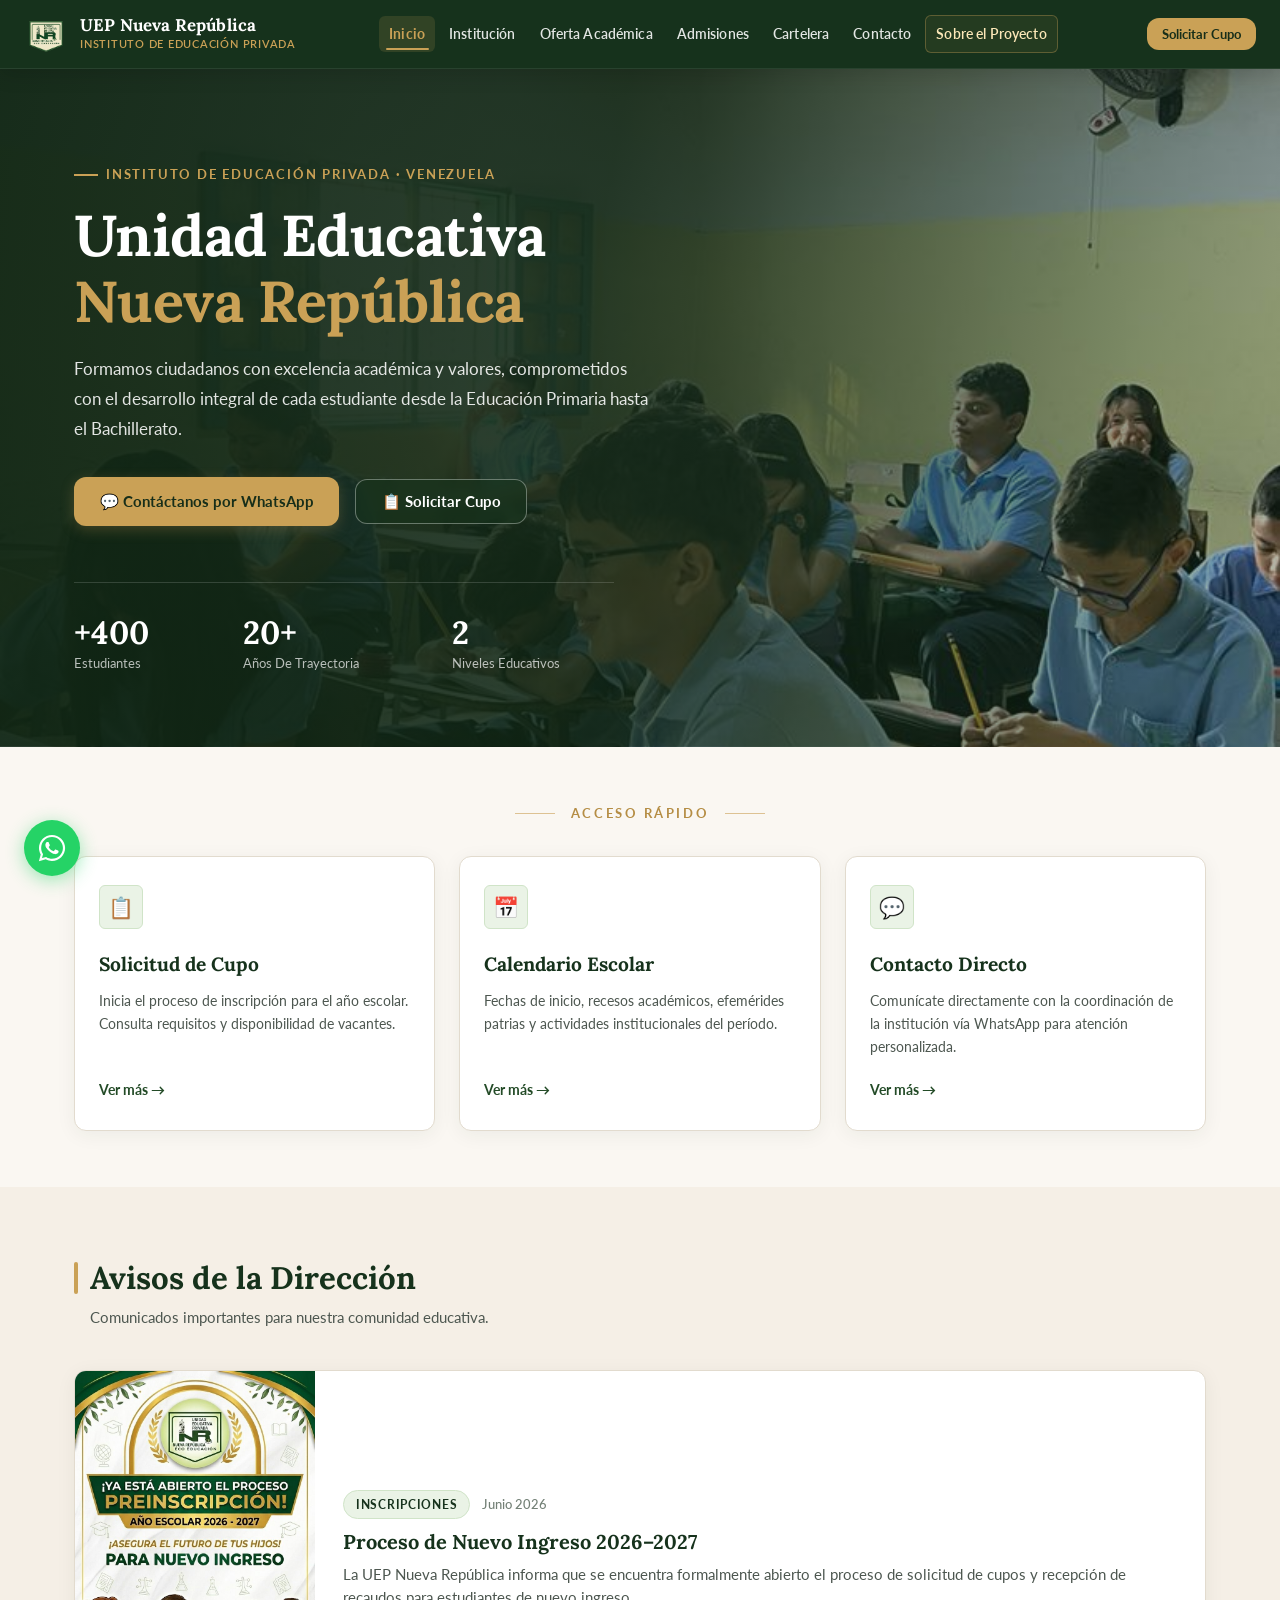
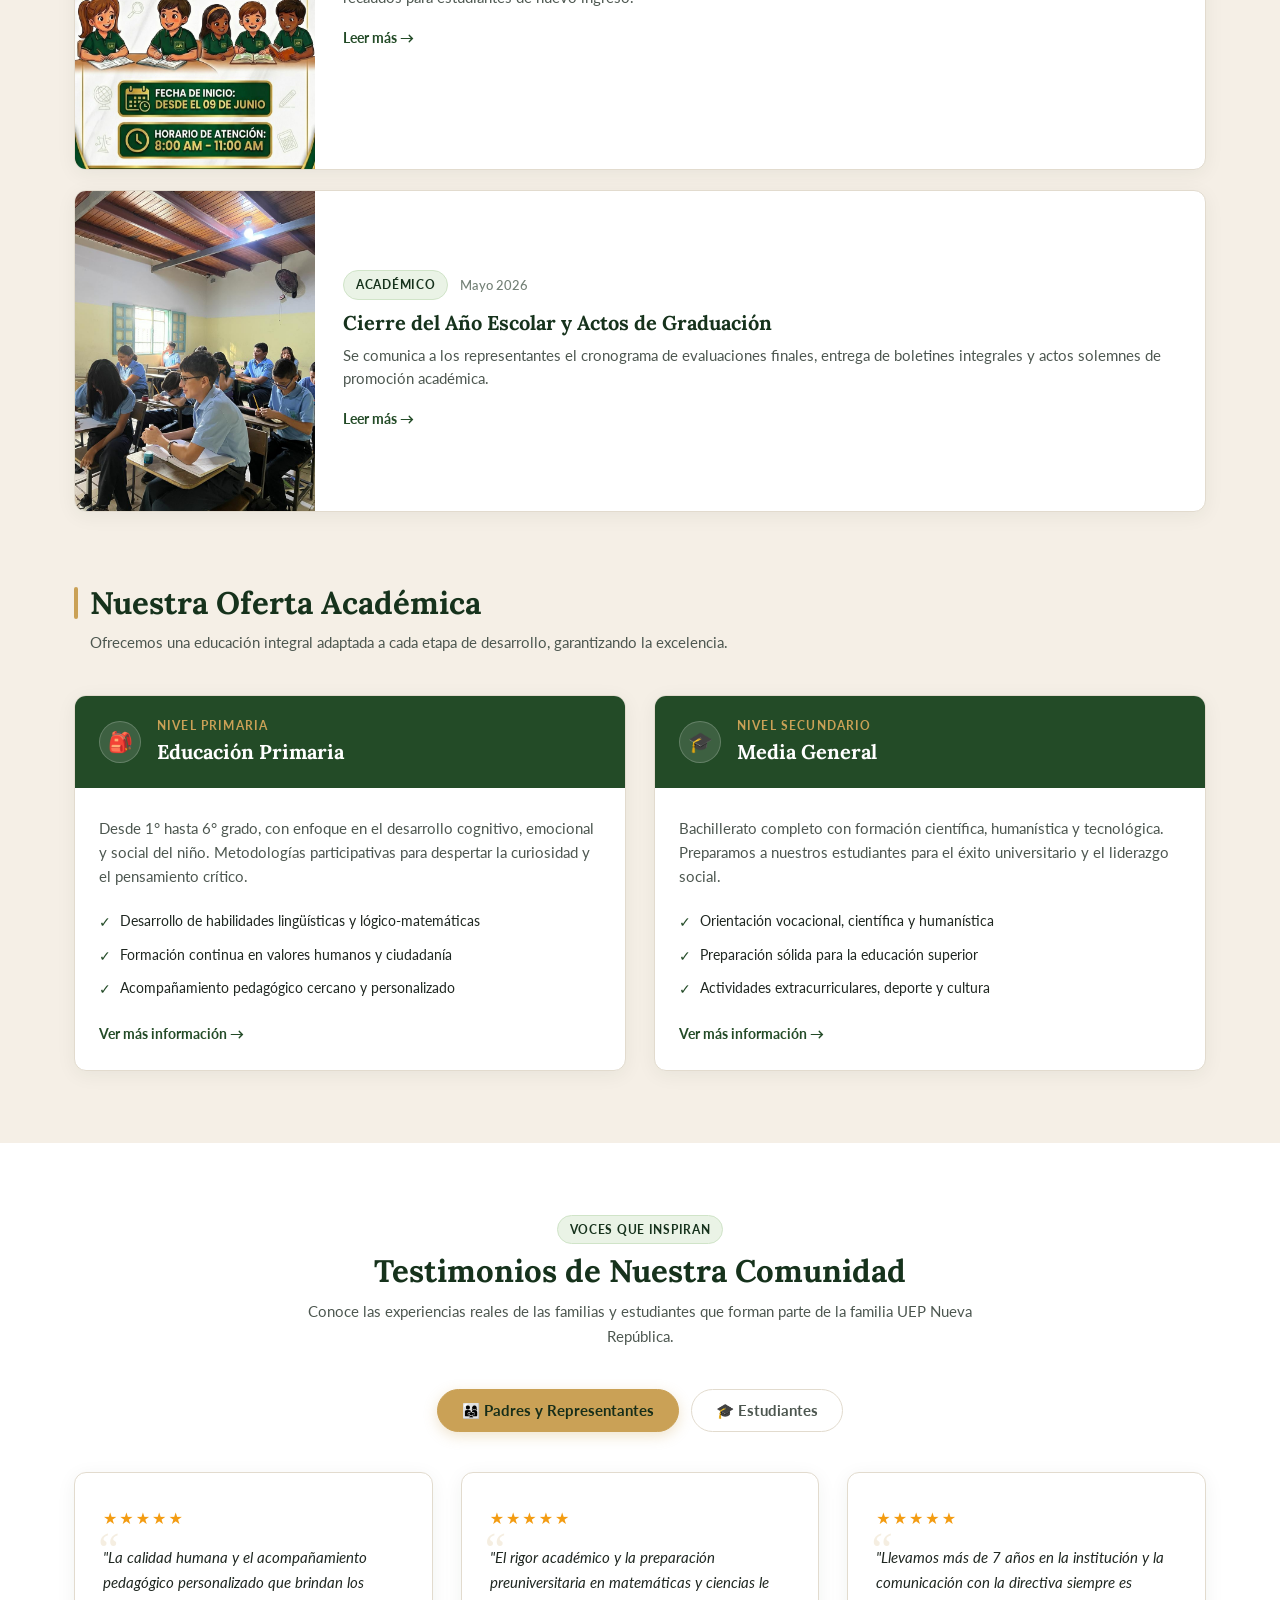
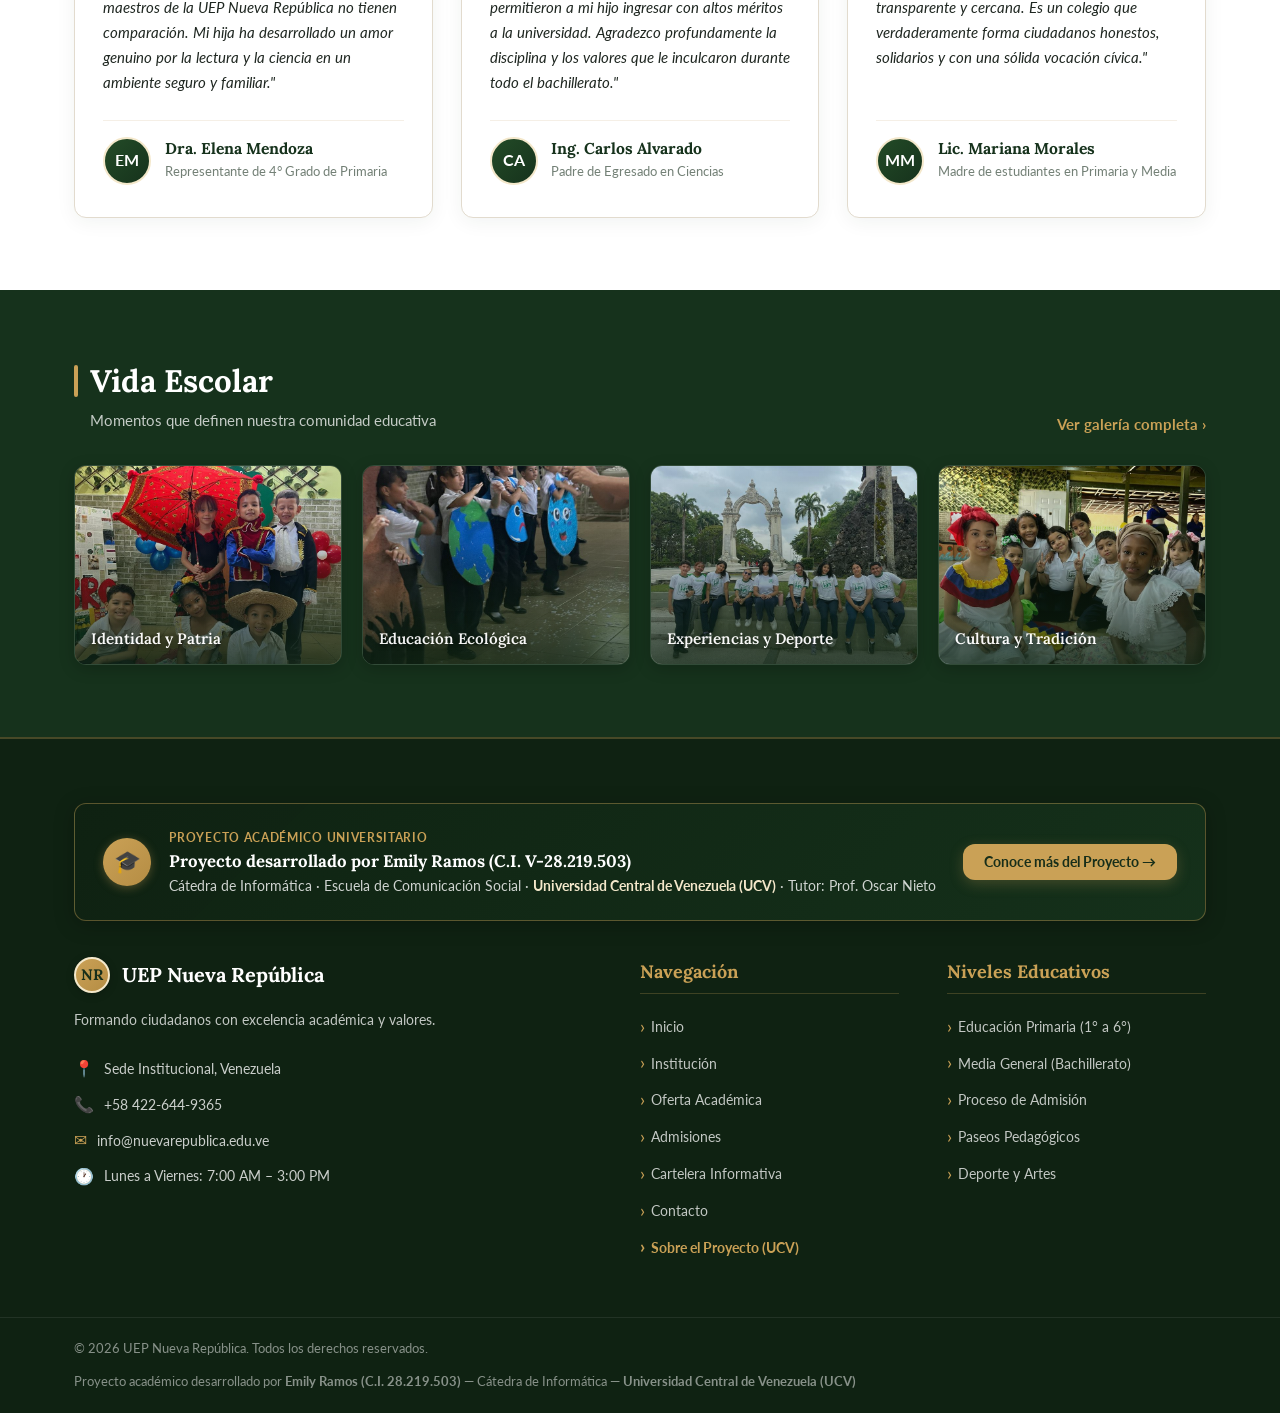
==== commit b36a03ef: "style: add badge alignment styles and re-structure author details section" ====
--- a/index.html
+++ b/index.html
@@ -139,6 +139,28 @@
     /* ── Encabezados con Barra Dorada Distintiva ── */
     .encabezado-bloque {
       margin-bottom: 2.5rem;
+    }
+
+    .encabezado-bloque > .badge-menta,
+    .encabezado-bloque > .badge-dorado,
+    .encabezado-bloque > [class*="badge-"] {
+      display: inline-block;
+      margin-left: 1rem;
+      margin-bottom: 0.6rem;
+    }
+
+    .encabezado-bloque[style*="text-align: center"] > .badge-menta,
+    .encabezado-bloque[style*="text-align: center"] > .badge-dorado,
+    .encabezado-bloque[style*="text-align: center"] > [class*="badge-"],
+    .encabezado-bloque.centrado > .badge-menta,
+    .encabezado-bloque.centrado > .badge-dorado,
+    .encabezado-bloque.centrado > [class*="badge-"] {
+      margin-left: 0;
+    }
+
+    .encabezado-bloque[style*="text-align: center"] .titulo-con-barra::before,
+    .encabezado-bloque.centrado .titulo-con-barra::before {
+      display: none;
     }
 
     .titulo-con-barra {
@@ -3815,14 +3837,18 @@
             <div class="encabezado-bloque" style="margin-bottom: 1.5rem;">
               <span class="badge-dorado" style="margin-bottom: 0.5rem;">Aprendizaje Vivencial y en Terreno</span>
               <h3 class="titulo-con-barra" style="font-size: 1.6rem;">Paseos Pedagógicos</h3>
-              <p class="subtitulo-bloque">Salidas formativas fuera del aula donde el conocimiento se vive en contacto directo con la naturaleza, la historia y la ciencia.</p>
+              <p class="subtitulo-bloque">Salidas formativas fuera del aula donde el conocimiento se vive en contacto
+                directo con la naturaleza, la historia y la ciencia.</p>
             </div>
 
             <!-- Banner Explicativo de la Metodología y Actividad Teórico-Práctica -->
             <div class="paseos-banner-info">
               <div class="paseos-banner-icono" aria-hidden="true">🧭</div>
               <div class="paseos-banner-texto">
-                <strong>Metodología de Evaluación y Consolidación:</strong> Una vez logrado y concluido el paseo extracurricular, los alumnos desarrollan y entregan <strong>informes académicos</strong> detallados o realizan una <strong>actividad teórico/práctica</strong> directamente relacionada con la experiencia del paseo, integrando los conocimientos observados con el currículo escolar.
+                <strong>Metodología de Evaluación y Consolidación:</strong> Una vez logrado y concluido el paseo
+                extracurricular, los alumnos desarrollan y entregan <strong>informes académicos</strong> detallados o
+                realizan una <strong>actividad teórico/práctica</strong> directamente relacionada con la experiencia del
+                paseo, integrando los conocimientos observados con el currículo escolar.
               </div>
             </div>
 
@@ -3831,18 +3857,22 @@
               <!-- Paseo 1: El Ávila -->
               <article class="paseo-card">
                 <div class="paseo-card__img-box">
-                  <img src="img/avila.jpg" alt="Paseo Pedagógico El Ávila - Parque Nacional Waraira Repano" class="paseo-card__img" loading="lazy">
+                  <img src="img/avila.jpg" alt="Paseo Pedagógico El Ávila - Parque Nacional Waraira Repano"
+                    class="paseo-card__img" loading="lazy">
                   <span class="paseo-card__badge">Ecología & Geografía</span>
                 </div>
                 <div class="paseo-card__cuerpo">
                   <span class="paseo-card__numero">Paseo Pedagógico 01</span>
                   <h4 class="paseo-card__titulo">El Ávila</h4>
                   <p class="paseo-card__desc">
-                    Jornada de senderismo y exploración ecológica en el Parque Nacional Waraira Repano. Los estudiantes estudian los pisos bioclimáticos, la biodiversidad de flora y fauna, y la importancia hídrica de la cordillera costera.
+                    Jornada de senderismo y exploración ecológica en el Parque Nacional Waraira Repano. Los estudiantes
+                    estudian los pisos bioclimáticos, la biodiversidad de flora y fauna, y la importancia hídrica de la
+                    cordillera costera.
                   </p>
                   <div class="paseo-card__actividad">
                     <span class="paseo-card__actividad-icono">📝</span>
-                    <div><strong>Actividad posterior:</strong> Entrega de informe botánico, análisis del relieve y evaluación ecológica de campo.</div>
+                    <div><strong>Actividad posterior:</strong> Entrega de informe botánico, análisis del relieve y
+                      evaluación ecológica de campo.</div>
                   </div>
                   <div class="paseo-card__tags">
                     <span class="paseo-card__tag">Senderismo Ecológico</span>
@@ -3855,18 +3885,22 @@
               <!-- Paseo 2: Parque Carabobo (Campo de Carabobo) -->
               <article class="paseo-card">
                 <div class="paseo-card__img-box">
-                  <img src="img/paseo_campo_carabobo.JPG" alt="Paseo Pedagógico Parque y Campo de Carabobo" class="paseo-card__img" loading="lazy">
+                  <img src="img/paseo_campo_carabobo.JPG" alt="Paseo Pedagógico Parque y Campo de Carabobo"
+                    class="paseo-card__img" loading="lazy">
                   <span class="paseo-card__badge">Historia & Identidad</span>
                 </div>
                 <div class="paseo-card__cuerpo">
                   <span class="paseo-card__numero">Paseo Pedagógico 02</span>
                   <h4 class="paseo-card__titulo">Parque Carabobo</h4>
                   <p class="paseo-card__desc">
-                    Recorrido cívico-histórico por el Campo de Carabobo y sus monumentos patrios. Una vivencia para profundizar en la gesta independentista, la estrategia militar de los próceres y afianzar los valores republicanos.
+                    Recorrido cívico-histórico por el Campo de Carabobo y sus monumentos patrios. Una vivencia para
+                    profundizar en la gesta independentista, la estrategia militar de los próceres y afianzar los
+                    valores republicanos.
                   </p>
                   <div class="paseo-card__actividad">
                     <span class="paseo-card__actividad-icono">🏛️</span>
-                    <div><strong>Actividad posterior:</strong> Redacción de informe histórico, recreación cartográfica y debate cívico institucional.</div>
+                    <div><strong>Actividad posterior:</strong> Redacción de informe histórico, recreación cartográfica y
+                      debate cívico institucional.</div>
                   </div>
                   <div class="paseo-card__tags">
                     <span class="paseo-card__tag">Historia Patria</span>
@@ -3879,18 +3913,22 @@
               <!-- Paseo 3: Acuario de Valencia -->
               <article class="paseo-card">
                 <div class="paseo-card__img-box">
-                  <img src="img/acuario_valencia.jpg" alt="Paseo Pedagógico Acuario de Valencia" class="paseo-card__img" loading="lazy">
+                  <img src="img/acuario_valencia.jpg" alt="Paseo Pedagógico Acuario de Valencia" class="paseo-card__img"
+                    loading="lazy">
                   <span class="paseo-card__badge">Biología & Conservación</span>
                 </div>
                 <div class="paseo-card__cuerpo">
                   <span class="paseo-card__numero">Paseo Pedagógico 03</span>
                   <h4 class="paseo-card__titulo">Acuario de Valencia</h4>
                   <p class="paseo-card__desc">
-                    Visita pedagógica a los acuarios y áreas zoológicas especializadas. Los alumnos observan la biodiversidad acuática y de agua dulce autóctona de Venezuela, aprendiendo sobre programas de preservación de especies.
+                    Visita pedagógica a los acuarios y áreas zoológicas especializadas. Los alumnos observan la
+                    biodiversidad acuática y de agua dulce autóctona de Venezuela, aprendiendo sobre programas de
+                    preservación de especies.
                   </p>
                   <div class="paseo-card__actividad">
                     <span class="paseo-card__actividad-icono">🔬</span>
-                    <div><strong>Actividad posterior:</strong> Ficha de clasificación taxonómica, entrega de informe zoológico y taller práctico.</div>
+                    <div><strong>Actividad posterior:</strong> Ficha de clasificación taxonómica, entrega de informe
+                      zoológico y taller práctico.</div>
                   </div>
                   <div class="paseo-card__tags">
                     <span class="paseo-card__tag">Ciencias Biológicas</span>
@@ -3903,18 +3941,22 @@
               <!-- Paseo 4: Viajes a la Playa -->
               <article class="paseo-card">
                 <div class="paseo-card__img-box">
-                  <img src="img/playa.jpg" alt="Paseo Pedagógico Viajes a la Playa y Ecosistemas Costeros" class="paseo-card__img" loading="lazy">
+                  <img src="img/playa.jpg" alt="Paseo Pedagógico Viajes a la Playa y Ecosistemas Costeros"
+                    class="paseo-card__img" loading="lazy">
                   <span class="paseo-card__badge">Ciencias Naturales & Mar</span>
                 </div>
                 <div class="paseo-card__cuerpo">
                   <span class="paseo-card__numero">Paseo Pedagógico 04</span>
                   <h4 class="paseo-card__titulo">Viajes a la Playa</h4>
                   <p class="paseo-card__desc">
-                    Salida de campo al litoral marino orientada a la investigación de dinámicas costeras, fauna marina intermareal y ecología de playas, integrando el aprendizaje científico con la convivencia y el trabajo en equipo.
+                    Salida de campo al litoral marino orientada a la investigación de dinámicas costeras, fauna marina
+                    intermareal y ecología de playas, integrando el aprendizaje científico con la convivencia y el
+                    trabajo en equipo.
                   </p>
                   <div class="paseo-card__actividad">
                     <span class="paseo-card__actividad-icono">🌊</span>
-                    <div><strong>Actividad posterior:</strong> Toma y análisis de muestras, informe de dinámica marina y presentación teórico-práctica.</div>
+                    <div><strong>Actividad posterior:</strong> Toma y análisis de muestras, informe de dinámica marina y
+                      presentación teórico-práctica.</div>
                   </div>
                   <div class="paseo-card__tags">
                     <span class="paseo-card__tag">Ecosistema Marino</span>
@@ -4361,9 +4403,11 @@
       <!-- Encabezado de página interior -->
       <div class="encabezado-interior">
         <div class="contenedor">
-          <span class="badge-dorado" style="margin-bottom: 0.75rem;">Universidad Central de Venezuela · Cátedra de Informática</span>
+          <span class="badge-dorado" style="margin-bottom: 0.75rem;">Universidad Central de Venezuela · Cátedra de
+            Informática</span>
           <h1 class="encabezado-interior__titulo">Sobre el Proyecto</h1>
-          <p class="encabezado-interior__subtitulo">Levantamiento de Necesidades de Información y Desarrollo del Sitio Web Institucional</p>
+          <p class="encabezado-interior__subtitulo">Levantamiento de Necesidades de Información y Desarrollo del Sitio
+            Web Institucional</p>
           <nav class="migas" aria-label="Ruta de navegación">
             <a href="#inicio" data-ir-a="pagina-inicio">Inicio</a>
             <span aria-hidden="true">/</span>
@@ -4378,17 +4422,19 @@
           <div class="encabezado-bloque">
             <span class="badge-menta" style="margin-bottom: 0.5rem;">Transparencia & Autoría Académica</span>
             <h2 class="titulo-con-barra" id="autoria-titulo">Ficha Técnica del Proyecto</h2>
-            <p class="subtitulo-bloque">Identificación de la autora, adscripción universitaria y contexto institucional del trabajo de investigación.</p>
+            <p class="subtitulo-bloque">Identificación de la autora, adscripción universitaria y contexto institucional
+              del trabajo de investigación.</p>
           </div>
 
           <!-- Tarjeta de Perfil y Ficha Técnica Unificada Moderna -->
           <div class="ficha-autor-card">
-            
+
             <!-- Columna Izquierda: Perfil y Fotografía de la Autora -->
             <div class="ficha-autor__perfil">
               <div class="ficha-autor__foto-wrap">
-                <img src="img/valentina.jpg" alt="Emily Ramos — Desarrolladora e Investigadora UCV" class="ficha-autor__foto" loading="lazy">
-                <span class="ficha-autor__badge-rol">Autora & Desarrolladora</span>
+                <img src="img/valentina.jpg" alt="Emily Ramos — Desarrolladora e Investigadora UCV"
+                  class="ficha-autor__foto" loading="lazy">
+                <span class="ficha-autor__badge-rol">Autora</span>
               </div>
               <div class="ficha-autor__info-principal">
                 <h3 class="ficha-autor__nombre">Emily Ramos</h3>
@@ -4396,7 +4442,6 @@
                 <div class="ficha-autor__pills">
                   <span class="ficha-pill">🎓 Estudiante UCV</span>
                   <span class="ficha-pill">📰 Comunicación Social</span>
-                  <span class="ficha-pill">💻 Informática</span>
                 </div>
               </div>
             </div>
@@ -4404,9 +4449,9 @@
             <!-- Columna Derecha: Metadatos y Credenciales Académicas -->
             <div class="ficha-autor__detalles">
               <h4 class="ficha-detalles__titulo">Credenciales del Trabajo de Investigación</h4>
-              
+
               <div class="ficha-detalles__grid">
-                
+
                 <div class="ficha-dato-item">
                   <div class="ficha-dato-icono" aria-hidden="true">🏛️</div>
                   <div class="ficha-dato-cuerpo">
@@ -4474,16 +4519,26 @@
           <div class="encabezado-bloque">
             <span class="badge-dorado" style="margin-bottom: 0.5rem;">Investigación de Campo & Diagnóstico</span>
             <h2 class="titulo-con-barra" id="diagnostico-titulo">Contexto y Justificación del Proyecto</h2>
-            <p class="subtitulo-bloque">Problemática detectada en la institución y evidencia recopilada durante el estudio de campo.</p>
-          </div>
-
-          <div style="background-color: var(--blanco); border-radius: var(--radio-md); padding: 2rem; border: 1px solid var(--borde-suave); box-shadow: var(--sombra-card); margin-bottom: 2rem;">
-            <h3 style="font-family: var(--fuente-serif); color: var(--verde-bosque-oscuro); font-size: 1.3rem; margin-bottom: 0.75rem;">El Reto Comunicacional Institucional</h3>
+            <p class="subtitulo-bloque">Problemática detectada en la institución y evidencia recopilada durante el
+              estudio de campo.</p>
+          </div>
+
+          <div
+            style="background-color: var(--blanco); border-radius: var(--radio-md); padding: 2rem; border: 1px solid var(--borde-suave); box-shadow: var(--sombra-card); margin-bottom: 2rem;">
+            <h3
+              style="font-family: var(--fuente-serif); color: var(--verde-bosque-oscuro); font-size: 1.3rem; margin-bottom: 0.75rem;">
+              El Reto Comunicacional Institucional</h3>
             <p style="font-size: 0.95rem; color: var(--texto-medio); line-height: 1.7; margin-bottom: 1rem;">
-              La investigación inicial y las entrevistas con el equipo directivo (Director Julio Tellez y Coordinadora Ninoska Díaz) revelaron que la <strong>U.E.P. Nueva República</strong> enfrentaba una severa problemática de discontinuidad informativa. El uso exclusivo de canales informales (grupos de WhatsApp saturados, publicaciones efímeras en Instagram y papelógrafos físicos) generaba pérdida constante de datos clave, desinformación en los procesos de inscripción y sobrecarga administrativa en las secretarías.
+              La investigación inicial y las entrevistas con el equipo directivo (Director Julio Tellez y Coordinadora
+              Ninoska Díaz) revelaron que la <strong>U.E.P. Nueva República</strong> enfrentaba una severa problemática
+              de discontinuidad informativa. El uso exclusivo de canales informales (grupos de WhatsApp saturados,
+              publicaciones efímeras en Instagram y papelógrafos físicos) generaba pérdida constante de datos clave,
+              desinformación en los procesos de inscripción y sobrecarga administrativa en las secretarías.
             </p>
             <p style="font-size: 0.95rem; color: var(--texto-medio); line-height: 1.7;">
-              Este proyecto universitario surge para dotar al plantel de un <strong>centro operativo digital formal, centralizado y soberano</strong>, diseñado para transformar la comunicación escolar, automatizar la captación de matrícula y brindar atención inmediata y organizada a toda la comunidad educativa.
+              Este proyecto universitario surge para dotar al plantel de un <strong>centro operativo digital formal,
+                centralizado y soberano</strong>, diseñado para transformar la comunicación escolar, automatizar la
+              captación de matrícula y brindar atención inmediata y organizada a toda la comunidad educativa.
             </p>
           </div>
 
@@ -4493,7 +4548,8 @@
               <div class="proyecto-stat-num">82%</div>
               <div class="proyecto-stat-titulo">Comunidad Móvil (Mobile-First)</div>
               <div class="proyecto-stat-desc">
-                El 82% de los representantes consulta la información escolar a través de sus teléfonos inteligentes, haciendo indispensable una arquitectura web ultra ligera y 100% adaptable.
+                El 82% de los representantes consulta la información escolar a través de sus teléfonos inteligentes,
+                haciendo indispensable una arquitectura web ultra ligera y 100% adaptable.
               </div>
             </div>
 
@@ -4501,7 +4557,8 @@
               <div class="proyecto-stat-num">90%</div>
               <div class="proyecto-stat-titulo">Fricción en Canales Informales</div>
               <div class="proyecto-stat-desc">
-                El 90% de la comunidad experimentaba dificultades severas o moderadas para localizar circulares, normativas, costos y requisitos dentro de chats masivos y redes sociales.
+                El 90% de la comunidad experimentaba dificultades severas o moderadas para localizar circulares,
+                normativas, costos y requisitos dentro de chats masivos y redes sociales.
               </div>
             </div>
 
@@ -4509,7 +4566,8 @@
               <div class="proyecto-stat-num">&lt; 3 Clics</div>
               <div class="proyecto-stat-titulo">Eficiencia de Navegación</div>
               <div class="proyecto-stat-desc">
-                Diseño optimizado para que cualquier representante o adulto mayor pueda consultar recaudos, solicitar cupos o descargar circulares oficiales en un máximo de tres interacciones.
+                Diseño optimizado para que cualquier representante o adulto mayor pueda consultar recaudos, solicitar
+                cupos o descargar circulares oficiales en un máximo de tres interacciones.
               </div>
             </div>
           </div>
@@ -4522,7 +4580,8 @@
           <div class="encabezado-bloque">
             <span class="badge-menta" style="margin-bottom: 0.5rem;">Pilares del Levantamiento</span>
             <h2 class="titulo-con-barra" id="dimensiones-titulo">Dimensiones y Requerimientos del Sistema</h2>
-            <p class="subtitulo-bloque">Ejes estratégicos abordados en el desarrollo de la plataforma web institucional.</p>
+            <p class="subtitulo-bloque">Ejes estratégicos abordados en el desarrollo de la plataforma web institucional.
+            </p>
           </div>
 
           <div class="dimensiones-grid">
@@ -4531,7 +4590,8 @@
               <span class="dimension-icono" aria-hidden="true">🏛️</span>
               <h3 class="dimension-titulo">Dimensión Informativa</h3>
               <p class="dimension-desc">
-                Despliegue transparente de la identidad institucional, misión, visión, historia y equipo directivo, consolidando la reputación y confianza de la U.E.P. Nueva República.
+                Despliegue transparente de la identidad institucional, misión, visión, historia y equipo directivo,
+                consolidando la reputación y confianza de la U.E.P. Nueva República.
               </p>
             </article>
 
@@ -4540,7 +4600,8 @@
               <span class="dimension-icono" aria-hidden="true">📝</span>
               <h3 class="dimension-titulo">Dimensión Administrativa</h3>
               <p class="dimension-desc">
-                Digitalización del embudo de admisión mediante formularios dinámicos de solicitud de cupos y descarga organizada de planillas de recaudos en PDF, descongestionando las oficinas.
+                Digitalización del embudo de admisión mediante formularios dinámicos de solicitud de cupos y descarga
+                organizada de planillas de recaudos en PDF, descongestionando las oficinas.
               </p>
             </article>
 
@@ -4549,7 +4610,8 @@
               <span class="dimension-icono" aria-hidden="true">🤖</span>
               <h3 class="dimension-titulo">Dimensión Comunicacional</h3>
               <p class="dimension-desc">
-                Integración de un chatbot interactivo para preguntas frecuentes y un botón flotante inteligente con enlace directo al WhatsApp institucional de secretaría para atención en tiempo real.
+                Integración de un chatbot interactivo para preguntas frecuentes y un botón flotante inteligente con
+                enlace directo al WhatsApp institucional de secretaría para atención en tiempo real.
               </p>
             </article>
 
@@ -4558,7 +4620,8 @@
               <span class="dimension-icono" aria-hidden="true">🛡️</span>
               <h3 class="dimension-titulo">Seguridad & LOPNNA</h3>
               <p class="dimension-desc">
-                Estricto cumplimiento de normativas del MPPE y resguardo de la identidad e imagen de niños, niñas y adolescentes según la LOPNNA en todos los módulos y formularios.
+                Estricto cumplimiento de normativas del MPPE y resguardo de la identidad e imagen de niños, niñas y
+                adolescentes según la LOPNNA en todos los módulos y formularios.
               </p>
             </article>
           </div>
@@ -4571,7 +4634,8 @@
           <div class="encabezado-bloque">
             <span class="badge-dorado" style="margin-bottom: 0.5rem;">Hoja de Ruta Tecnológica</span>
             <h2 class="titulo-con-barra" id="fases-titulo">Estrategia Metodológica por Fases</h2>
-            <p class="subtitulo-bloque">Priorización del Producto Mínimo Viable (MVP) para 2026 e innovaciones proyectadas.</p>
+            <p class="subtitulo-bloque">Priorización del Producto Mínimo Viable (MVP) para 2026 e innovaciones
+              proyectadas.</p>
           </div>
 
           <div class="fases-desarrollo-grid">
@@ -4582,7 +4646,8 @@
               <ul class="fase-lista">
                 <li>Despliegue de la página web institucional con arquitectura responsive Mobile-First.</li>
                 <li>Módulo interactivo de Admisiones con formulario automatizado de solicitud de cupo.</li>
-                <li>Desglose curricular completo (Educación Primaria y Media General) con catálogo de Paseos Pedagógicos.</li>
+                <li>Desglose curricular completo (Educación Primaria y Media General) con catálogo de Paseos
+                  Pedagógicos.</li>
                 <li>Integración del widget chatbot y botón flotante de WhatsApp hacia secretaría.</li>
                 <li>Sección de Cartelera Informativa y canales unificados de contacto institucional.</li>
               </ul>
@@ -4594,7 +4659,8 @@
               <h3 class="fase-titulo">Automatización Avanzada y Autogestión</h3>
               <ul class="fase-lista">
                 <li>Cartelera informativa autogestionable con módulo de publicación masiva de circulares en PDF.</li>
-                <li>Asistente conversacional con Inteligencia Artificial para filtrado inteligente de consultas normativas.</li>
+                <li>Asistente conversacional con Inteligencia Artificial para filtrado inteligente de consultas
+                  normativas.</li>
                 <li>Optimización avanzada SEO local para posicionamiento en motores de búsqueda.</li>
                 <li>Portal de autogestión de calificaciones y constancias de estudio digitales.</li>
               </ul>
@@ -4629,7 +4695,8 @@
             <span class="footer-autoria-etiqueta">Proyecto Académico Universitario</span>
             <span class="footer-autoria-titulo">Proyecto desarrollado por Emily Ramos (C.I. V-28.219.503)</span>
             <span class="footer-autoria-sub">
-              Cátedra de Informática · Escuela de Comunicación Social · <strong>Universidad Central de Venezuela (UCV)</strong> · Tutor: Prof. Oscar Nieto
+              Cátedra de Informática · Escuela de Comunicación Social · <strong>Universidad Central de Venezuela
+                (UCV)</strong> · Tutor: Prof. Oscar Nieto
             </span>
           </div>
         </div>
@@ -4677,9 +4744,11 @@
             <li><a class="footer__enlace-item" data-ir-a="pagina-institucion" href="#institucion">Institución</a></li>
             <li><a class="footer__enlace-item" data-ir-a="pagina-oferta" href="#oferta">Oferta Académica</a></li>
             <li><a class="footer__enlace-item" data-ir-a="pagina-admisiones" href="#admisiones">Admisiones</a></li>
-            <li><a class="footer__enlace-item" data-ir-a="pagina-cartelera" href="#cartelera">Cartelera Informativa</a></li>
+            <li><a class="footer__enlace-item" data-ir-a="pagina-cartelera" href="#cartelera">Cartelera Informativa</a>
+            </li>
             <li><a class="footer__enlace-item" data-ir-a="pagina-contacto" href="#contacto">Contacto</a></li>
-            <li><a class="footer__enlace-item" data-ir-a="pagina-proyecto" href="#proyecto" style="color: var(--dorado); font-weight: 700;">Sobre el Proyecto (UCV)</a></li>
+            <li><a class="footer__enlace-item" data-ir-a="pagina-proyecto" href="#proyecto"
+                style="color: var(--dorado); font-weight: 700;">Sobre el Proyecto (UCV)</a></li>
           </ul>
         </nav>
 
@@ -4687,10 +4756,14 @@
         <div>
           <h3 class="footer__col-titulo">Niveles Educativos</h3>
           <ul class="footer__enlaces-lista">
-            <li><a class="footer__enlace-item" data-ir-a="pagina-oferta" href="#oferta">Educación Primaria (1° a 6°)</a></li>
-            <li><a class="footer__enlace-item" data-ir-a="pagina-oferta" href="#oferta">Media General (Bachillerato)</a></li>
-            <li><a class="footer__enlace-item" data-ir-a="pagina-admisiones" href="#admisiones">Proceso de Admisión</a></li>
-            <li><a class="footer__enlace-item" data-ir-a="pagina-admisiones" href="#admisiones">Paseos Pedagógicos</a></li>
+            <li><a class="footer__enlace-item" data-ir-a="pagina-oferta" href="#oferta">Educación Primaria (1° a 6°)</a>
+            </li>
+            <li><a class="footer__enlace-item" data-ir-a="pagina-oferta" href="#oferta">Media General (Bachillerato)</a>
+            </li>
+            <li><a class="footer__enlace-item" data-ir-a="pagina-admisiones" href="#admisiones">Proceso de Admisión</a>
+            </li>
+            <li><a class="footer__enlace-item" data-ir-a="pagina-admisiones" href="#admisiones">Paseos Pedagógicos</a>
+            </li>
             <li><a class="footer__enlace-item" data-ir-a="pagina-cartelera" href="#cartelera">Deporte y Artes</a></li>
           </ul>
         </div>
@@ -4702,7 +4775,8 @@
     <div class="footer__barra-inferior">
       <div class="contenedor">
         <div>© 2026 UEP Nueva República. Todos los derechos reservados.</div>
-        <div>Proyecto académico desarrollado por <strong>Emily Ramos (C.I. 28.219.503)</strong> — Cátedra de Informática — <strong>Universidad Central de Venezuela (UCV)</strong></div>
+        <div>Proyecto académico desarrollado por <strong>Emily Ramos (C.I. 28.219.503)</strong> — Cátedra de Informática
+          — <strong>Universidad Central de Venezuela (UCV)</strong></div>
       </div>
     </div>
   </footer>
